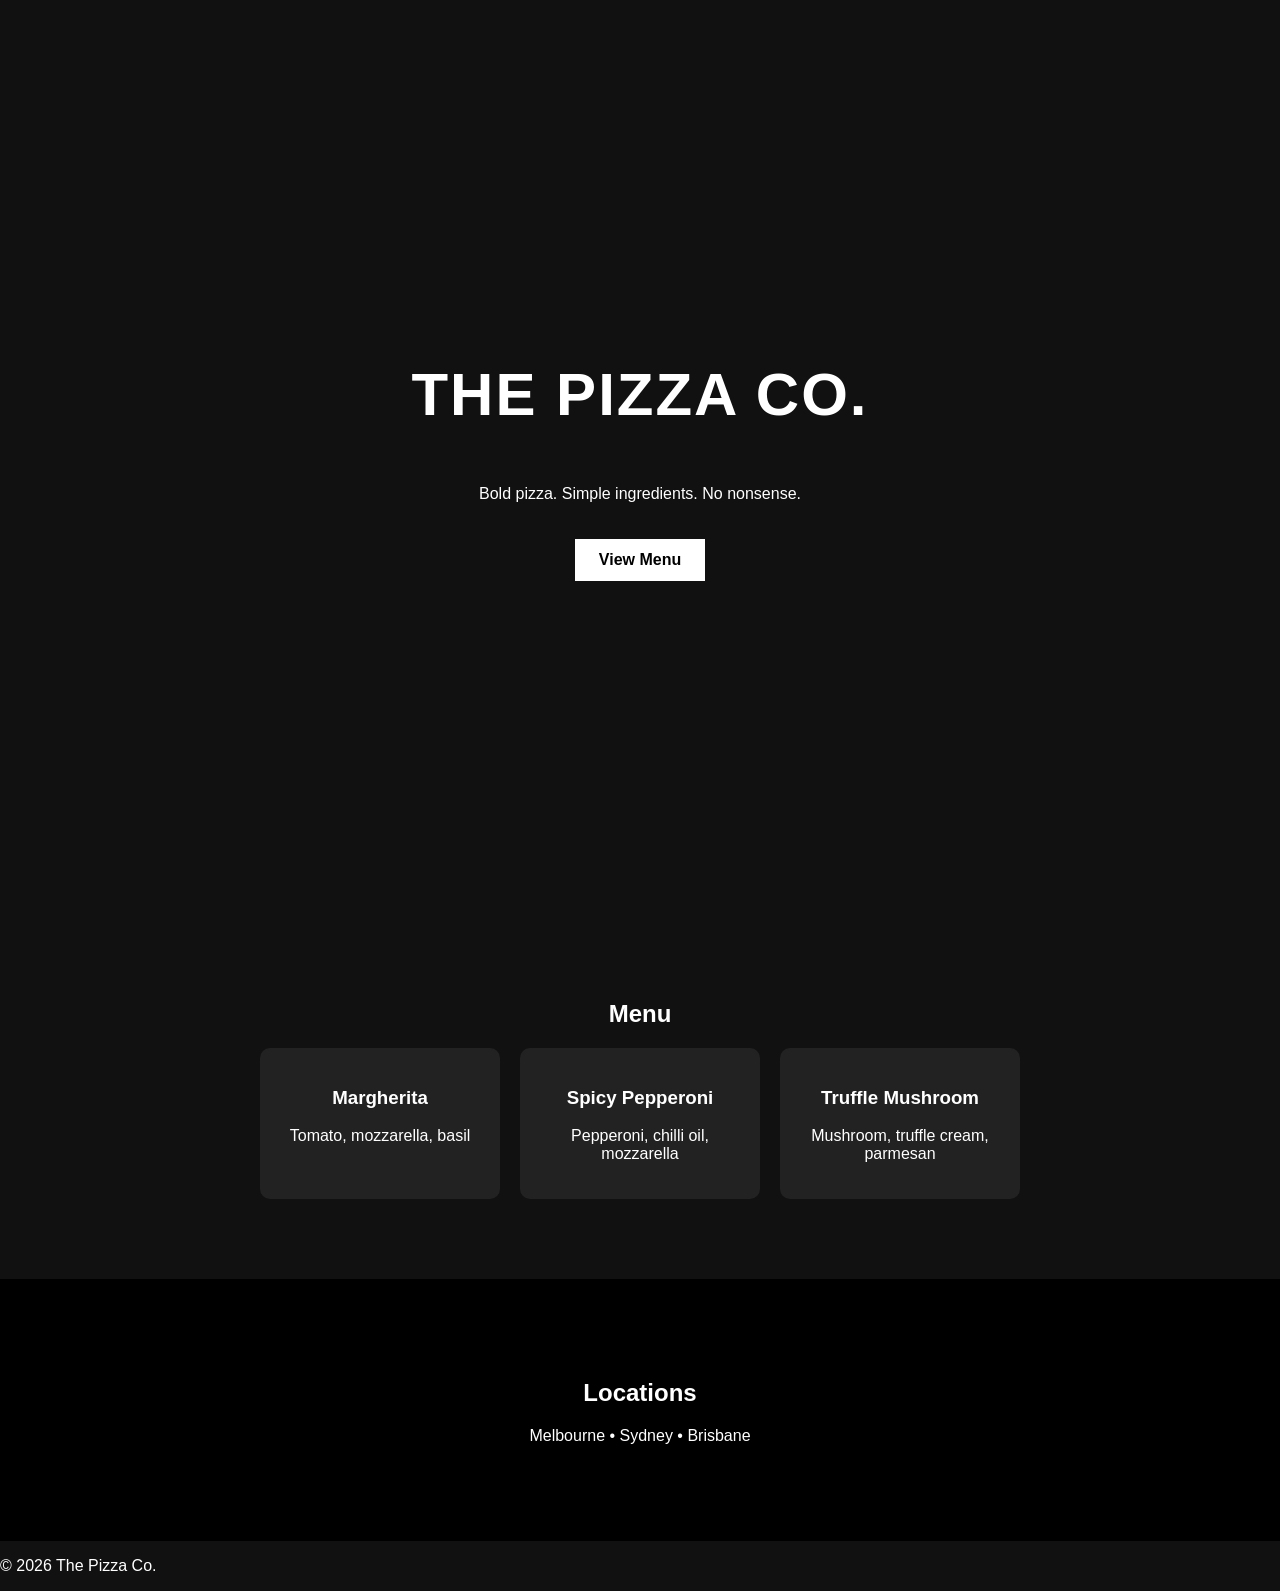
==== index.html @ dc8fb97b "Add files via upload" ====
<!DOCTYPE html>
<html lang="en">
<head>
  <meta charset="UTF-8" />
  <meta name="viewport" content="width=device-width, initial-scale=1.0"/>
  <title>Johnny Gios Style Pizza</title>
  <link rel="stylesheet" href="styles.css">
</head>

<body>

  <header class="hero">
    <h1>THE PIZZA CO.</h1>
    <p>Bold pizza. Simple ingredients. No nonsense.</p>
    <a href="#menu" class="btn">View Menu</a>
  </header>

  <section id="menu" class="section">
    <h2>Menu</h2>

    <div class="grid">
      <div class="card">
        <h3>Margherita</h3>
        <p>Tomato, mozzarella, basil</p>
      </div>

      <div class="card">
        <h3>Spicy Pepperoni</h3>
        <p>Pepperoni, chilli oil, mozzarella</p>
      </div>

      <div class="card">
        <h3>Truffle Mushroom</h3>
        <p>Mushroom, truffle cream, parmesan</p>
      </div>
    </div>
  </section>

  <section class="section dark">
    <h2>Locations</h2>
    <p>Melbourne • Sydney • Brisbane</p>
  </section>

  <footer>
    <p>© 2026 The Pizza Co.</p>
  </footer>

</body>
</html>
---- styles.css ----
body {
  margin: 0;
  font-family: Arial, sans-serif;
  background: #111;
  color: white;
}

.hero {
  height: 100vh;
  display: flex;
  flex-direction: column;
  justify-content: center;
  align-items: center;
  text-align: center;
  background: url('https://images.unsplash.com/photo-1601924582970-9238bcb495d3') center/cover;
}

.hero h1 {
  font-size: 60px;
  letter-spacing: 2px;
}

.btn {
  margin-top: 20px;
  padding: 12px 24px;
  background: white;
  color: black;
  text-decoration: none;
  font-weight: bold;
}

.section {
  padding: 80px 20px;
  text-align: center;
}

.grid {
  display: flex;
  gap: 20px;
  justify-content: center;
  flex-wrap: wrap;
}

.card {
  background: #222;
  padding: 20px;
  width: 200px;
  border-radius: 10px;
}

.dark {
  background: #000;
}
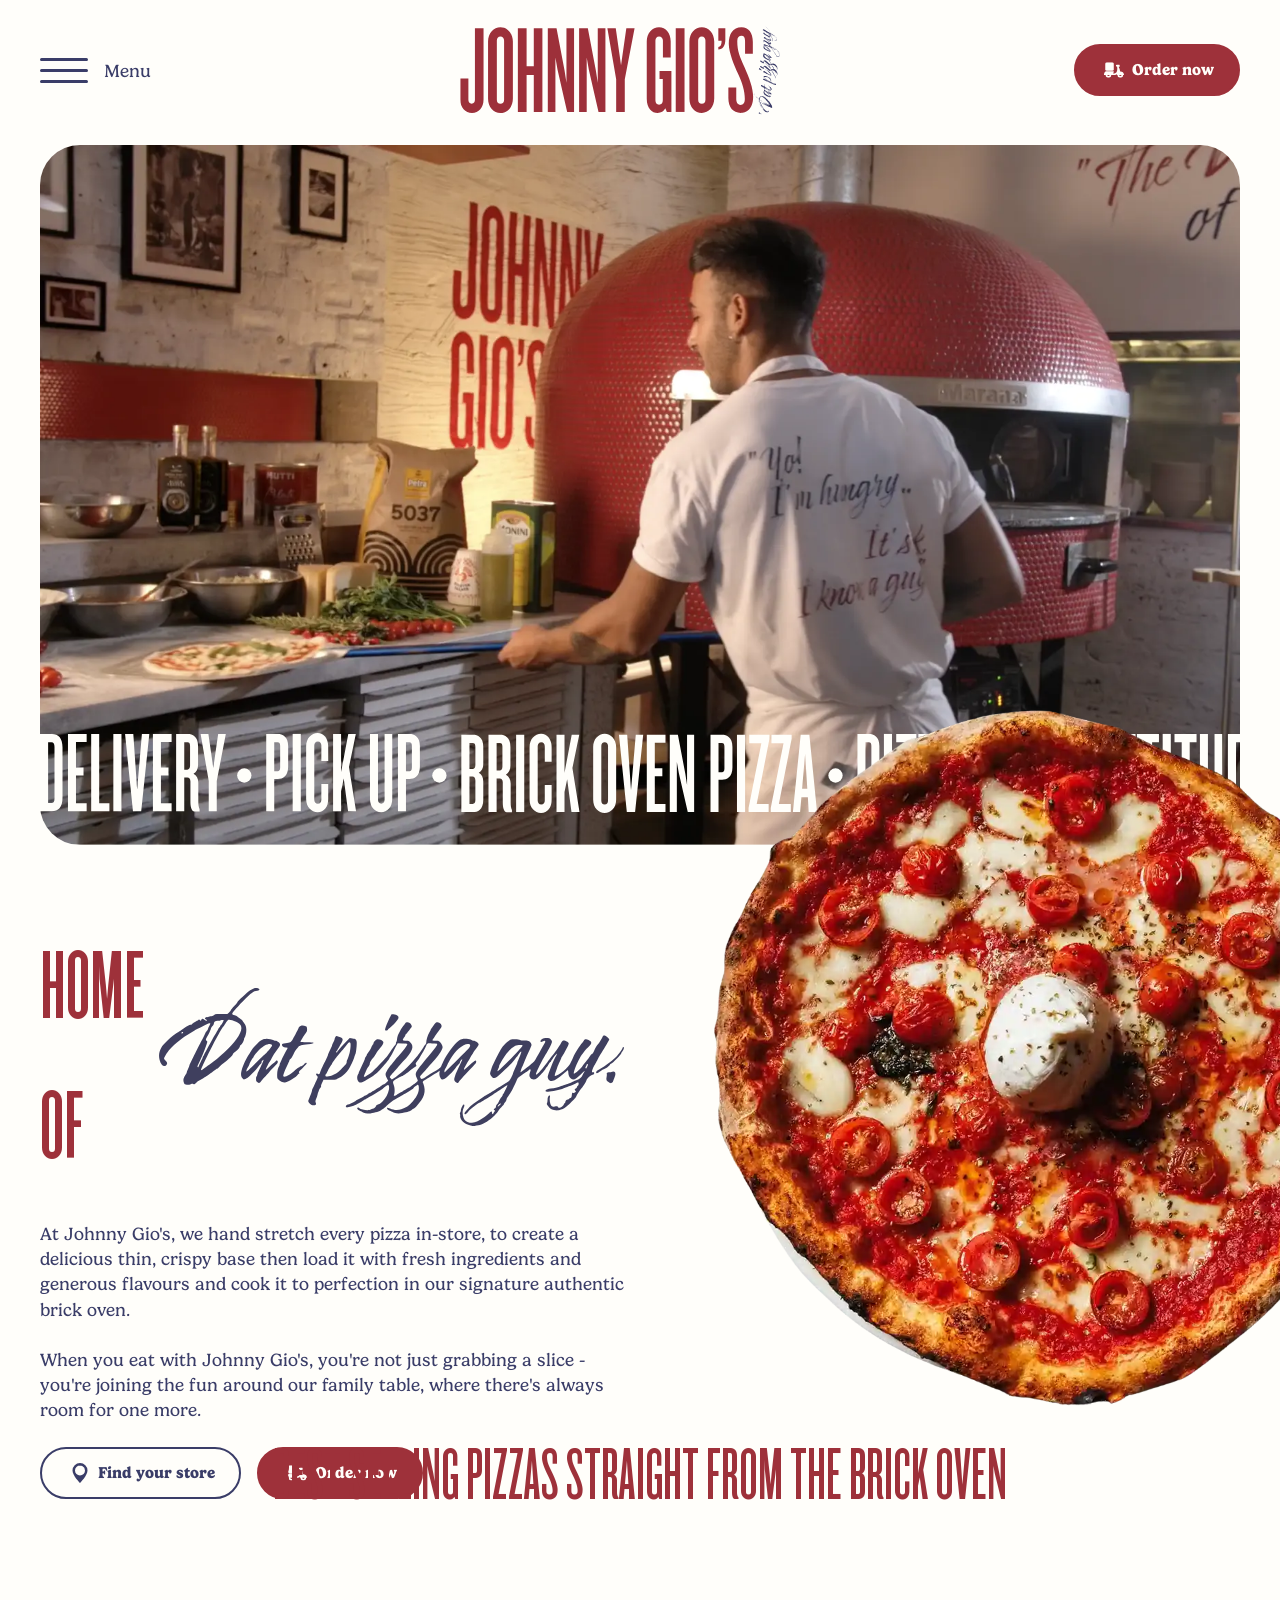
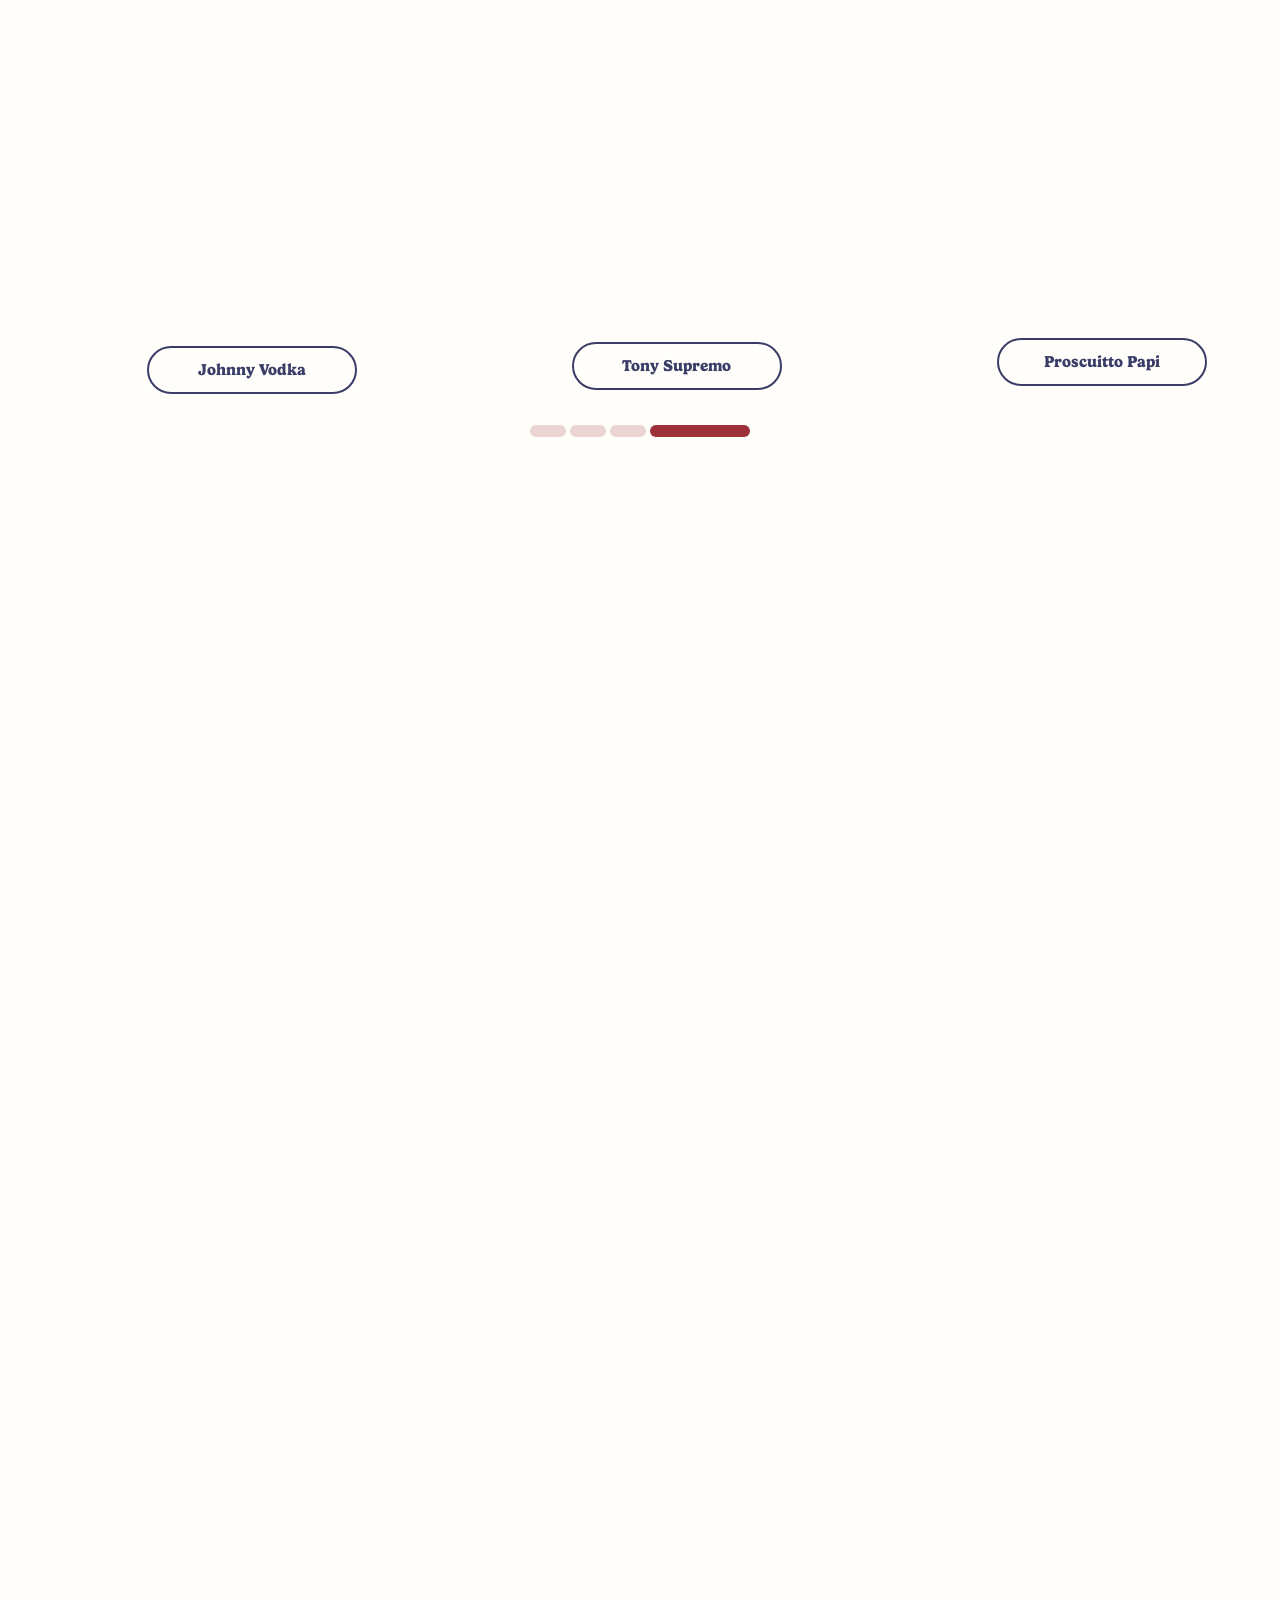
==== commit c0151733: "Add files via upload" ====
--- a/index.html
+++ b/index.html
@@ -1,49 +1,1364 @@
-<!DOCTYPE html>
-<html lang="en">
-<head>
-  <meta charset="UTF-8" />
-  <meta name="viewport" content="width=device-width, initial-scale=1.0"/>
-  <title>Johnny Gios Style Pizza</title>
-  <link rel="stylesheet" href="styles.css">
-</head>
-
-<body>
-
-  <header class="hero">
-    <h1>THE PIZZA CO.</h1>
-    <p>Bold pizza. Simple ingredients. No nonsense.</p>
-    <a href="#menu" class="btn">View Menu</a>
-  </header>
-
-  <section id="menu" class="section">
-    <h2>Menu</h2>
-
-    <div class="grid">
-      <div class="card">
-        <h3>Margherita</h3>
-        <p>Tomato, mozzarella, basil</p>
-      </div>
-
-      <div class="card">
-        <h3>Spicy Pepperoni</h3>
-        <p>Pepperoni, chilli oil, mozzarella</p>
-      </div>
-
-      <div class="card">
-        <h3>Truffle Mushroom</h3>
-        <p>Mushroom, truffle cream, parmesan</p>
-      </div>
-    </div>
-  </section>
-
-  <section class="section dark">
-    <h2>Locations</h2>
-    <p>Melbourne • Sydney • Brisbane</p>
-  </section>
-
-  <footer>
-    <p>© 2026 The Pizza Co.</p>
-  </footer>
-
-</body>
-</html>+<!DOCTYPE html> <html lang=en-AU prefix="og: https://ogp.me/ns#" class=breakdance-animation-enabled style=scroll-behavior:smooth><!--
+ Page saved with SingleFile 
+ url: https://johnnygiospizza.com.au/ 
+ saved date: Sat May 16 2026 18:55:57 GMT+1000 (Australian Eastern Standard Time)
+--><meta charset=utf-8>
+<meta name=viewport content="width=device-width, initial-scale=1">
+<style>button,input{overflow:visible}html{line-height:1.4;-webkit-text-size-adjust:100%}*,::after,::before{box-sizing:border-box}body{margin:0}/*! normalize.css v8.0.1 | MIT License | github.com/necolas/normalize.css */h1,h2,h3,h4{line-height:1.2}a{background-color:transparent}img{display:inline-block;max-inline-size:100%;block-size:auto;vertical-align:middle;border-style:none}button,input{font-family:inherit;font-size:100%;line-height:1.15;margin:0}button{text-transform:none}[type=button],[type=submit],button{-webkit-appearance:button}[type=button]::-moz-focus-inner,[type=reset]::-moz-focus-inner,[type=submit]::-moz-focus-inner,button::-moz-focus-inner{border-style:none;padding:0}[type=button]:-moz-focusring,[type=reset]:-moz-focusring,[type=submit]:-moz-focusring,button:-moz-focusring{outline:ButtonText dotted 1px}[type=number]::-webkit-inner-spin-button,[type=number]::-webkit-outer-spin-button{height:auto}[type=search]::-webkit-search-decoration{-webkit-appearance:none}::-webkit-file-upload-button{-webkit-appearance:button;font:inherit}.bde-skip-link:focus,.oxy-skip-link:focus{display:block;z-index:100000;width:auto;height:auto;padding:15px 20px;background:var(--bde-skip-link-background-color,#fff);color:var(--bde-skip-link-text-color,var(--bde-headings-color,#000));font-size:1em;font-weight:700;text-decoration:none;clip:auto;box-shadow:0 0 4px 2px rgb(0 0 0/40%);border-radius:10px}.bde-skip-link:hover,.oxy-skip-link:hover{background:var(--bde-skip-link-background-color-hover,var(--bde-skip-link-background-color,#fff))}</style>
+<title>Discover Authentic Brick Oven Pizza at Johnny Gio's</title>
+<meta name=description content="Explore the exquisite taste of home-style pizza at Johnny Gio's. Enjoy quality ingredients and a warm atmosphere for all.">
+<meta name=robots content="index, follow, max-snippet:-1, max-video-preview:-1, max-image-preview:large">
+<link rel=canonical href=https://johnnygiospizza.com.au/>
+<meta property=og:locale content=en_US>
+<meta property=og:type content=website>
+<meta property=og:title content="Discover Authentic Brick Oven Pizza at Johnny Gio's">
+<meta property=og:description content="Explore the exquisite taste of home-style pizza at Johnny Gio's. Enjoy quality ingredients and a warm atmosphere for all.">
+<meta property=og:url content=https://johnnygiospizza.com.au/>
+<meta property=og:site_name content="Johnny Gio Pizza">
+<meta property=og:updated_time content=2026-04-13T14:22:01+00:00>
+<meta name=twitter:card content=summary_large_image>
+<meta name=twitter:title content="Discover Authentic Brick Oven Pizza at Johnny Gio's">
+<meta name=twitter:description content="Explore the exquisite taste of home-style pizza at Johnny Gio's. Enjoy quality ingredients and a warm atmosphere for all.">
+<meta name=twitter:label1 content="Written by">
+<meta name=twitter:data1 content=wolfiq-support>
+<meta name=twitter:label2 content="Time to read">
+<meta name=twitter:data2 content="Less than a minute">
+<script type=application/ld+json class=rank-math-schema-pro>{"@context":"https://schema.org","@graph":[{"@type":"Organization","@id":"https://johnnygiospizza.com.au/#organization","name":"Johnny Gio Pizza","url":"https://johnnygiospizza.com.au","logo":{"@type":"ImageObject","@id":"https://johnnygiospizza.com.au/#logo","url":"http://johnnygiospizza.com.au/wp-content/uploads/2025/01/JG_Logo_cropped.svg","contentUrl":"http://johnnygiospizza.com.au/wp-content/uploads/2025/01/JG_Logo_cropped.svg","caption":"Johnny Gio Pizza","inLanguage":"en-AU","width":"","height":""}},{"@type":"WebSite","@id":"https://johnnygiospizza.com.au/#website","url":"https://johnnygiospizza.com.au","name":"Johnny Gio Pizza","publisher":{"@id":"https://johnnygiospizza.com.au/#organization"},"inLanguage":"en-AU","potentialAction":{"@type":"SearchAction","target":"https://johnnygiospizza.com.au/?s={search_term_string}","query-input":"required name=search_term_string"}},{"@type":"WebPage","@id":"https://johnnygiospizza.com.au/#webpage","url":"https://johnnygiospizza.com.au/","name":"Discover Authentic Brick Oven Pizza at Johnny Gio&#039;s","datePublished":"2025-01-14T06:06:36+00:00","dateModified":"2026-04-13T14:22:01+00:00","about":{"@id":"https://johnnygiospizza.com.au/#organization"},"isPartOf":{"@id":"https://johnnygiospizza.com.au/#website"},"inLanguage":"en-AU"}]}</script>
+<style>@keyframes wof-bd{0%,100%,80%{transform:scale(0)}40%{transform:scale(1)}}@keyframes wof-nudge{from{transform:scale3d(1,1,1)}30%{transform:scale3d(1.1,.85,1)}40%{transform:scale3d(.85,1.1,1)}50%{transform:scale3d(1.1,.85,1)}65%{transform:scale3d(.95,1.05,1)}75%{transform:scale3d(1.05,.95,1)}to{transform:scale3d(1,1,1)}}@keyframes wof-wiggle{80%{transform:rotate(0)}90%{transform:rotate(11deg)}93%{transform:rotate(-8deg)}96%{transform:rotate(7deg)}100%{transform:rotate(0)}}@keyframes wof-out-in{82%{transform:translate(0,0)}90%{transform:translate(8px,0)}100%{transform:translate(0,0)}}.wof-wheel:after{content:"";top:0;left:0;position:absolute;bottom:0;right:0}.wof-wheel .wof-form-wrapper a.button:focus,.wof-wheel .wof-form-wrapper a.button:hover,.wof-wheel .wof-form-wrapper button:focus,.wof-wheel .wof-form-wrapper button:hover,.wof-wheel .wof-form-wrapper input[type=email]:focus,.wof-wheel .wof-form-wrapper input[type=email]:hover,.wof-wheel .wof-form-wrapper input[type=number]:focus,.wof-wheel .wof-form-wrapper input[type=number]:hover,.wof-wheel .wof-form-wrapper input[type=text]:focus,.wof-wheel .wof-form-wrapper input[type=text]:hover,.wof-wheel .wof-form-wrapper select:focus,.wof-wheel .wof-form-wrapper select:hover{outline:0;border:none}.wof-wheel .wof-form-wrapper a.button:hover,.wof-wheel .wof-form-wrapper button:hover{opacity:.85}.wof-widget .wof-widget-inner:after{content:"";background:var(--wpr-bg-27c2d9df-fe29-46cc-8b6f-10f23924afec) center center no-repeat;background-size:38%;position:absolute;bottom:0;right:0;top:0;left:0}.wof-widget-pull-out .wof-widget-inner:after{opacity:.65;margin-top:1px;margin-left:5px;animation:wof-wiggle 6s ease-in-out infinite}.wof-widget-wheel .wof-widget-inner:after{content:none}.wof-widget-title:before{content:"";background:#fff;position:absolute;top:50%;left:-5px;width:9px;height:9px;margin-top:-5px;transform:rotate(45deg);border:1px solid rgba(0,0,0,.16);border-top:0;border-right:0}.wof-widget-right .wof-widget-title:before{left:auto;right:-5px;transform:rotate(-135deg)}</style>
+<link rel=icon href=[data-uri] sizes=192x192>
+<meta name=msapplication-TileImage content=https://johnnygiospizza.com.au/wp-content/uploads/2025/01/cropped-johnnys-favicon-1-270x270.png>
+<style id=wp-custom-css>li[data-store-id="3485"] .wpsl-store-location p strong::after{content:" (Coming Soon)";color:#666;font-weight:400;font-size:0.9em}body .jg-instructions a:hover{background:#fff;color:var(--bde-button-custom-background-color)}</style>
+<style>@font-face{font-family:"gelica";src:url([data-uri])format("woff2");font-style:normal;font-weight:700;font-stretch:normal}@font-face{font-family:"gelica";src:url([data-uri])format("woff2");font-style:normal;font-weight:400;font-stretch:normal}@font-face{font-family:"gelica";src:url([data-uri])format("woff2");font-style:italic;font-weight:400;font-stretch:normal}</style>
+<style>@font-face{font-family:"Knockout";font-style:normal;font-weight:400;src:url([data-uri])format("woff2")}</style>
+<style>.breakdance-menu{--menu-background:#fff;--menu-max-height:calc(100vh - var(--mobile-buffer-y));--menu-alignment:flex-start;--menu-duration:var(--bde-transition-duration,.3s);--menu-base-font-size:.875em;--mobile-offset-y:calc(100% + 15px);--mobile-offset-x:0;--mobile-offcanvas-width:400px;--mobile-topbar-padding:15px;--mobile-topbar-logo-width:110px;--mobile-topbar-logo-order:-1;--mobile-topbar-close-button-size:20px;--mobile-topbar-close-button-color:var(--bde-headings-color);--mobile-topbar-close-button-color-hover:var(--mobile-topbar-close-button-color);--mobile-topbar-close-button-bar-height:2px;--toggle-background-color:transparent;--toggle-background-color-hover:var(--toggle-background-color);--toggle-active-background-color:var(--toggle-background-color);--toggle-padding:0px;--toggle-radius:0px;--toggle-layer-width:32px;--toggle-layer-height:4px;--toggle-layer-spacing:6px;--toggle-layer-color:var(--bde-headings-color);--toggle-layer-color-hover:var(--toggle-layer-color);--toggle-layer-color-active:var(--toggle-layer-color);--toggle-layer-border-radius:0px;--links-gap:0px;--link-padding-top:20px;--link-padding-bottom:20px;--link-padding-left:20px;--link-padding-right:20px;--link-color:var(--bde-headings-color);--link-color-hover:var(--link-color);--link-background-color:transparent;--link-background-color-hover:var(--link-background-color);--link-alignment:space-between;--link-effect-thickness:3px;--link-effect-color:var(--link-color);--link-effect-color-hover:var(--link-effect-color);--link-effect-radius:0px;--link-color-active:var(--link-color);--link-background-color-active:var(--link-background-color);--link-arrow-display:block;--link-arrow-color:var(--link-color);--link-arrow-color-hover:var(--link-color-hover);--link-arrow-size:10px;--link-arrow-gap:8px;--link-arrow-offset-y:0px;--link-arrow-close-rotation:0deg;--link-arrow-open-rotation:-180deg;--link-arrow-rotation:var(--link-arrow-close-rotation);--link-border:1px solid var(--link-border-color);--link-border-color:#eee;--dropdown-animation-duration:var(--menu-duration);--dropdown-caret-display:block;--dropdown-caret-radius:3px;--dropdown-caret-size:12px;--dropdown-background-color:#fff;--dropdown-custom-offset-y:20px;--dropdown-edge-offset:20px;--dropdown-border-radius:8px;--dropdown-custom-width:500px;--dropdown-section-padding:30px;--dropdown-section-gap:var(--gap-lg);--dropdown-links-gap:var(--gap-sm);--dropdown-link-color:var(--bde-headings-color);--dropdown-link-icon-display:block;--dropdown-link-icon-size:16px;--dropdown-link-icon-spacing:10px;--dropdown-link-icon-alignment:center;--dropdown-link-description-display:block;--dropdown-link-description-spacing:0px;--dropdown-link-icon-x:0px;--dropdown-link-icon-y:0px;--dropdown-link-img-opacity:1;--dropdown-link-img-opacity-hover:1;--dropdown-columns-stack:row;--dropdown-columns-gap:var(--gap-xl);--dropdown-column-title-spacing:0px;--dropdown-sections-stack:column;--dropdown-section-light-background:#fff;--dropdown-section-dark-background:#f6f9fc;--gap-xl:60px;--gap-lg:30px;--gap-sm:15px;--gap-xs:10px;--gap-none:0;--arrow-icon:url(data:image/svg+xml,%3Csvg\ xmlns=\'http://www.w3.org/2000/svg\'\ viewBox=\'0\ 0\ 448\ 512\'%3E%3Cpath\ d=\'M441.9\ 167.3l-19.8-19.8c-4.7-4.7-12.3-4.7-17\ 0L224\ 328.2\ 42.9\ 147.5c-4.7-4.7-12.3-4.7-17\ 0L6.1\ 167.3c-4.7\ 4.7-4.7\ 12.3\ 0\ 17l209.4\ 209.4c4.7\ 4.7\ 12.3\ 4.7\ 17\ 0l209.4-209.4c4.7-4.7\ 4.7-12.3\ 0-17z\'%3E%3C/path%3E%3C/svg%3E);--mobile-link-padding-top:20px;--mobile-link-padding-bottom:20px;--mobile-link-padding-left:20px;--mobile-link-padding-right:20px;--mobile-link-level-2-padding-top:12px;--mobile-link-level-2-padding-bottom:12px;--mobile-link-level-2-padding-left:25px;--mobile-link-level-2-padding-right:20px;--mobile-link-level-3-padding-top:12px;--mobile-link-level-3-padding-bottom:12px;--mobile-link-level-3-padding-left:30px;--mobile-link-level-3-padding-right:30px}.breakdance-menu{position:relative;-webkit-tap-highlight-color:transparent;-webkit-font-smoothing:antialiased;text-align:left;height:var(--menu-height)}:root .breakdance-menu{display:flex}.breakdance-menu-list{display:flex;align-items:center;justify-content:var(--menu-alignment);gap:var(--links-gap);list-style-type:none;margin:0;padding:0}.breakdance-menu-item{position:relative}.breakdance-menu-item:hover{color:var(--link-color-hover);background-color:var(--link-background-color-hover)}.breakdance-menu-item:hover .breakdance-menu-link-arrow:after{background-color:var(--link-arrow-color-hover)}.breakdance-menu .breakdance-menu-link{position:relative;z-index:1;display:flex;flex-direction:row;align-items:center;justify-content:var(--link-alignment);flex:1;font-size:var(--menu-base-font-size);font-family:inherit;font-weight:500;line-height:1;text-decoration:none;color:var(--link-color);padding:var(--link-padding-top) var(--link-padding-right) var(--link-padding-bottom) var(--link-padding-left);margin:0;border:none;background-color:var(--link-background-color);cursor:pointer;-webkit-user-select:none;-moz-user-select:none;user-select:none;white-space:nowrap;transition:var(--menu-duration) color ease,var(--menu-duration) background-color ease}.breakdance-menu .breakdance-menu-link:hover{color:inherit}.breakdance-menu-link-arrow:after{content:"";display:var(--link-arrow-display);-webkit-mask-image:var(--arrow-icon);mask-image:var(--arrow-icon);-webkit-mask-size:100%;mask-size:100%;-webkit-mask-position:center;mask-position:center;-webkit-mask-repeat:no-repeat;mask-repeat:no-repeat;margin-left:var(--link-arrow-gap);font-size:var(--link-arrow-size);width:1em;height:1em;background-color:var(--link-arrow-color);transform:translateY(var(--link-arrow-offset-y)) rotate(var(--link-arrow-rotation));transition:var(--menu-duration) transform ease,var(--menu-duration) background-color ease;flex-shrink:0}@-moz-document url-prefix(){.breakdance-menu-link-arrow:after{transition:none!important}}.breakdance-dropdown--open .breakdance-menu-link-arrow:after{--link-arrow-rotation:var(--link-arrow-open-rotation)}.breakdance-dropdown-caret:before{content:"";position:absolute;bottom:calc(var(--dropdown-caret-size)/2*-1);left:50%;display:block;width:var(--dropdown-caret-size);height:var(--dropdown-caret-size);background-color:var(--dropdown-caret-color,var(--dropdown-background-color));border-top-left-radius:var(--dropdown-caret-radius);backface-visibility:hidden;transform:translate(-50%) rotate(45deg) translateZ(0)}.breakdance-dropdown--top .breakdance-dropdown-caret:before{top:calc(var(--dropdown-caret-size)/2*-1);border-top-left-radius:0;border-bottom-right-radius:var(--dropdown-caret-radius)}.breakdance-menu--collapse .breakdance-dropdown-column--collapsible .breakdance-dropdown-column__title:after{content:"";display:var(--link-arrow-display);-webkit-mask-image:var(--arrow-icon);mask-image:var(--arrow-icon);-webkit-mask-size:100%;mask-size:100%;-webkit-mask-position:center;mask-position:center;-webkit-mask-repeat:no-repeat;mask-repeat:no-repeat;margin-left:var(--link-arrow-gap);font-size:var(--link-arrow-size);width:1em;height:1em;background-color:var(--link-arrow-color);transform:translateY(var(--link-arrow-offset-y)) rotate(var(--link-arrow-rotation));transition:var(--menu-duration) transform ease,var(--menu-duration) background-color ease;flex-shrink:0;display:none}@-moz-document url-prefix(){.breakdance-menu--collapse .breakdance-dropdown-column--collapsible .breakdance-dropdown-column__title:after{transition:none!important}}.breakdance-dropdown-column--open .breakdance-dropdown-column__title:after{--link-arrow-rotation:var(--link-arrow-open-rotation)}.breakdance-menu .breakdance-dropdown-link:hover{background-color:var(--dropdown-link-background-color-hover);color:var(--dropdown-link-color)}.breakdance-dropdown-link:hover .breakdance-dropdown-link__icon{color:var(--dropdown-link-icon-color-hover,var(--dropdown-link-icon-color));background-color:var(--dropdown-link-icon-background-hover,var(--dropdown-link-icon-background))}.breakdance-dropdown-link:hover .breakdance-dropdown-link__icon img{opacity:var(--dropdown-link-img-opacity-hover)}.breakdance-menu-topbar{display:none;justify-content:space-between;padding:var(--mobile-topbar-padding)}.breakdance-menu-topbar-logo{display:flex;max-width:100%;width:var(--mobile-topbar-logo-width);height:auto;order:var(--mobile-topbar-logo-order)}.breakdance-menu-topbar-logo img{width:100%;height:100%}.breakdance-menu-close-button{position:relative;font-size:var(--mobile-topbar-close-button-size);width:1em;height:1em;text-indent:-9999px;background:none;border:none;margin:0;padding:0;cursor:pointer;transform:rotate(45deg);flex-shrink:0}.breakdance-menu-close-button:hover:after,.breakdance-menu-close-button:hover:before{background-color:var(--mobile-topbar-close-button-color-hover)}.breakdance-menu-close-button:after,.breakdance-menu-close-button:before{content:"";position:absolute;background-color:var(--mobile-topbar-close-button-color);transition:var(--menu-duration) background-color ease}.breakdance-menu-close-button:after{top:0;left:50%;width:var(--mobile-topbar-close-button-bar-height);height:100%;transform:translate(-50%)}.breakdance-menu-close-button:before{top:50%;left:0;width:100%;height:var(--mobile-topbar-close-button-bar-height);transform:translateY(-50%)}.breakdance-menu-toggle--none .breakdance-menu-toggle-lines:before,.breakdance-menu-toggle--none .breakdance-menu-toggle-lines:after{transition-property:none}.breakdance-responsive-menu--open .breakdance-menu-toggle--none .breakdance-menu-toggle-lines:before{top:0;opacity:0}.breakdance-responsive-menu--open .breakdance-menu-toggle--none .breakdance-menu-toggle-lines:after{bottom:0;transform:rotate(-90deg)}.breakdance-menu-toggle--3dx .breakdance-menu-toggle-lines:before,.breakdance-menu-toggle--3dx .breakdance-menu-toggle-lines:after{transition:transform 0s .1s cubic-bezier(.645,.045,.355,1)}.breakdance-responsive-menu--open .breakdance-menu-toggle--3dx .breakdance-menu-toggle-lines:before{transform:translate3d(0,calc(var(--toggle-layer-height) + var(--toggle-layer-spacing)),0) rotate(45deg)}.breakdance-responsive-menu--open .breakdance-menu-toggle--3dx .breakdance-menu-toggle-lines:after{transform:translate3d(0,calc((var(--toggle-layer-height) + var(--toggle-layer-spacing))*-1),0) rotate(-45deg)}.breakdance-menu-toggle--3dx-r .breakdance-menu-toggle-lines:before,.breakdance-menu-toggle--3dx-r .breakdance-menu-toggle-lines:after{transition:transform 0s .1s cubic-bezier(.645,.045,.355,1)}.breakdance-responsive-menu--open .breakdance-menu-toggle--3dx-r .breakdance-menu-toggle-lines:before{transform:translate3d(0,calc(var(--toggle-layer-height) + var(--toggle-layer-spacing)),0) rotate(45deg)}.breakdance-responsive-menu--open .breakdance-menu-toggle--3dx-r .breakdance-menu-toggle-lines:after{transform:translate3d(0,calc((var(--toggle-layer-height) + var(--toggle-layer-spacing))*-1),0) rotate(-45deg)}.breakdance-menu-toggle--3dy .breakdance-menu-toggle-lines:before,.breakdance-menu-toggle--3dy .breakdance-menu-toggle-lines:after{transition:transform 0s .1s cubic-bezier(.645,.045,.355,1)}.breakdance-responsive-menu--open .breakdance-menu-toggle--3dy .breakdance-menu-toggle-lines:before{transform:translate3d(0,calc(var(--toggle-layer-height) + var(--toggle-layer-spacing)),0) rotate(45deg)}.breakdance-responsive-menu--open .breakdance-menu-toggle--3dy .breakdance-menu-toggle-lines:after{transform:translate3d(0,calc((var(--toggle-layer-height) + var(--toggle-layer-spacing))*-1),0) rotate(-45deg)}.breakdance-menu-toggle--3dy-r .breakdance-menu-toggle-lines:before,.breakdance-menu-toggle--3dy-r .breakdance-menu-toggle-lines:after{transition:transform 0s .1s cubic-bezier(.645,.045,.355,1)}.breakdance-responsive-menu--open .breakdance-menu-toggle--3dy-r .breakdance-menu-toggle-lines:before{transform:translate3d(0,calc(var(--toggle-layer-height) + var(--toggle-layer-spacing)),0) rotate(45deg)}.breakdance-responsive-menu--open .breakdance-menu-toggle--3dy-r .breakdance-menu-toggle-lines:after{transform:translate3d(0,calc((var(--toggle-layer-height) + var(--toggle-layer-spacing))*-1),0) rotate(-45deg)}.breakdance-menu-toggle--3dxy .breakdance-menu-toggle-lines:before,.breakdance-menu-toggle--3dxy .breakdance-menu-toggle-lines:after{transition:transform 0s .1s cubic-bezier(.645,.045,.355,1)}.breakdance-responsive-menu--open .breakdance-menu-toggle--3dxy .breakdance-menu-toggle-lines:before{transform:translate3d(0,calc(var(--toggle-layer-height) + var(--toggle-layer-spacing)),0) rotate(45deg)}.breakdance-responsive-menu--open .breakdance-menu-toggle--3dxy .breakdance-menu-toggle-lines:after{transform:translate3d(0,calc((var(--toggle-layer-height) + var(--toggle-layer-spacing))*-1),0) rotate(-45deg)}.breakdance-menu-toggle--3dxy-r .breakdance-menu-toggle-lines:before,.breakdance-menu-toggle--3dxy-r .breakdance-menu-toggle-lines:after{transition:transform 0s .1s cubic-bezier(.645,.045,.355,1)}.breakdance-responsive-menu--open .breakdance-menu-toggle--3dxy-r .breakdance-menu-toggle-lines:before{transform:translate3d(0,calc(var(--toggle-layer-height) + var(--toggle-layer-spacing)),0) rotate(45deg)}.breakdance-responsive-menu--open .breakdance-menu-toggle--3dxy-r .breakdance-menu-toggle-lines:after{transform:translate3d(0,calc((var(--toggle-layer-height) + var(--toggle-layer-spacing))*-1),0) rotate(-45deg)}.breakdance-responsive-menu--open .breakdance-menu-toggle--arrow .breakdance-menu-toggle-lines:before{transform:translate3d(calc(var(--toggle-layer-width)*-.3),calc(var(--toggle-layer-spacing)*.6),0) rotate(-45deg) scaleX(.5)}.breakdance-responsive-menu--open .breakdance-menu-toggle--arrow .breakdance-menu-toggle-lines:after{transform:translate3d(calc(var(--toggle-layer-width)*-.3),calc(var(--toggle-layer-spacing)*-.6),0) rotate(45deg) scaleX(.5)}.breakdance-responsive-menu--open .breakdance-menu-toggle--arrow-r .breakdance-menu-toggle-lines:before{transform:translate3d(calc(var(--toggle-layer-width)*.2),0,0) rotate(45deg) scaleX(.7)}.breakdance-responsive-menu--open .breakdance-menu-toggle--arrow-r .breakdance-menu-toggle-lines:after{transform:translate3d(calc(var(--toggle-layer-width)*.2),0,0) rotate(-45deg) scaleX(.7)}.breakdance-menu-toggle--arrowalt .breakdance-menu-toggle-lines:before{transition:top .1s .1s ease,transform .1s cubic-bezier(.165,.84,.44,1)}.breakdance-menu-toggle--arrowalt .breakdance-menu-toggle-lines:after{transition:bottom .1s .1s ease,transform .1s cubic-bezier(.165,.84,.44,1)}.breakdance-responsive-menu--open .breakdance-menu-toggle--arrowalt .breakdance-menu-toggle-lines:before{top:0;transform:translate3d(calc(var(--toggle-layer-width)*-.2),calc(var(--toggle-layer-width)*-.25),0) rotate(-45deg) scaleX(.7);transition:top .1s ease,transform .1s .1s cubic-bezier(.895,.03,.685,.22)}.breakdance-responsive-menu--open .breakdance-menu-toggle--arrowalt .breakdance-menu-toggle-lines:after{bottom:0;transform:translate3d(calc(var(--toggle-layer-width)*-.2),calc(var(--toggle-layer-width)*.25),0) rotate(45deg) scaleX(.7);transition:bottom .1s ease,transform .1s .1s cubic-bezier(.895,.03,.685,.22)}.breakdance-menu-toggle--arrowalt-r .breakdance-menu-toggle-lines:before{transition:top .1s .1s ease,transform .1s cubic-bezier(.165,.84,.44,1)}.breakdance-menu-toggle--arrowalt-r .breakdance-menu-toggle-lines:after{transition:bottom .1s .1s ease,transform .1s cubic-bezier(.165,.84,.44,1)}.breakdance-responsive-menu--open .breakdance-menu-toggle--arrowalt-r .breakdance-menu-toggle-lines:before{top:0;transform:translate3d(calc(var(--toggle-layer-width)*.2),calc(var(--toggle-layer-width)*-.25),0) rotate(45deg) scaleX(.7);transition:top .1s ease,transform .1s .1s cubic-bezier(.895,.03,.685,.22)}.breakdance-responsive-menu--open .breakdance-menu-toggle--arrowalt-r .breakdance-menu-toggle-lines:after{bottom:0;transform:translate3d(calc(var(--toggle-layer-width)*.2),calc(var(--toggle-layer-width)*.25),0) rotate(-45deg) scaleX(.7);transition:bottom .1s ease,transform .1s .1s cubic-bezier(.895,.03,.685,.22)}.breakdance-menu-toggle--collapse .breakdance-menu-toggle-lines:after{top:calc((var(--toggle-layer-spacing)*2 + var(--toggle-layer-height)*2)*-1);transition:top .2s .2s cubic-bezier(.33333,.66667,.66667,1),opacity .1s linear}.breakdance-menu-toggle--collapse .breakdance-menu-toggle-lines:before{transition:top .12s .2s cubic-bezier(.33333,.66667,.66667,1),transform .13s cubic-bezier(.55,.055,.675,.19)}.breakdance-responsive-menu--open .breakdance-menu-toggle--collapse .breakdance-menu-toggle-lines:after{top:0;opacity:0;transition:top .2s cubic-bezier(.33333,0,.66667,.33333),opacity .1s .22s linear}.breakdance-responsive-menu--open .breakdance-menu-toggle--collapse .breakdance-menu-toggle-lines:before{top:0;transform:rotate(-90deg);transition:top .1s .16s cubic-bezier(.33333,0,.66667,.33333),transform .13s .25s cubic-bezier(.215,.61,.355,1)}.breakdance-menu-toggle--collapse-r .breakdance-menu-toggle-lines:after{top:calc((var(--toggle-layer-spacing)*2 + var(--toggle-layer-height)*2)*-1);transition:top .2s .2s cubic-bezier(.33333,.66667,.66667,1),opacity .1s linear}.breakdance-menu-toggle--collapse-r .breakdance-menu-toggle-lines:before{transition:top .12s .2s cubic-bezier(.33333,.66667,.66667,1),transform .13s cubic-bezier(.55,.055,.675,.19)}.breakdance-responsive-menu--open .breakdance-menu-toggle--collapse-r .breakdance-menu-toggle-lines:after{top:0;opacity:0;transition:top .2s cubic-bezier(.33333,0,.66667,.33333),opacity .1s .22s linear}.breakdance-responsive-menu--open .breakdance-menu-toggle--collapse-r .breakdance-menu-toggle-lines:before{top:0;transform:rotate(90deg);transition:top .1s .16s cubic-bezier(.33333,0,.66667,.33333),transform .13s .25s cubic-bezier(.215,.61,.355,1)}.breakdance-menu-toggle--elastic .breakdance-menu-toggle-lines:before{top:calc(var(--toggle-layer-height) + var(--toggle-layer-spacing));transition:opacity .125s .275s ease}.breakdance-menu-toggle--elastic .breakdance-menu-toggle-lines:after{top:calc(var(--toggle-layer-height)*2 + var(--toggle-layer-spacing)*2);transition:transform .275s cubic-bezier(.68,-.55,.265,1.55)}.breakdance-responsive-menu--open .breakdance-menu-toggle--elastic .breakdance-menu-toggle-lines:before{transition-delay:0s;opacity:0}.breakdance-responsive-menu--open .breakdance-menu-toggle--elastic .breakdance-menu-toggle-lines:after{transform:translate3d(0,calc(var(--y-offset)*-2),0) rotate(-270deg);transition-delay:75ms}.breakdance-menu-toggle--elastic-r .breakdance-menu-toggle-lines:before{top:calc(var(--toggle-layer-height) + var(--toggle-layer-spacing));transition:opacity .125s .275s ease}.breakdance-menu-toggle--elastic-r .breakdance-menu-toggle-lines:after{top:calc(var(--toggle-layer-height)*2 + var(--toggle-layer-spacing)*2);transition:transform .275s cubic-bezier(.68,-.55,.265,1.55)}.breakdance-responsive-menu--open .breakdance-menu-toggle--elastic-r .breakdance-menu-toggle-lines:before{transition-delay:0s;opacity:0}.breakdance-responsive-menu--open .breakdance-menu-toggle--elastic-r .breakdance-menu-toggle-lines:after{transform:translate3d(0,calc(var(--y-offset)*-2),0) rotate(270deg);transition-delay:75ms}.breakdance-menu-toggle--emphatic{overflow:hidden}.breakdance-menu-toggle--emphatic .breakdance-menu-toggle-lines{transition:background-color .125s .175s ease-in}.breakdance-menu-toggle--emphatic .breakdance-menu-toggle-lines:before{left:0;transition:transform .125s cubic-bezier(.6,.04,.98,.335),top .05s .125s linear,left .125s .175s ease-in}.breakdance-menu-toggle--emphatic .breakdance-menu-toggle-lines:after{top:calc(var(--toggle-layer-height) + var(--toggle-layer-spacing));right:0;transition:transform .125s cubic-bezier(.6,.04,.98,.335),top .05s .125s linear,right .125s .175s ease-in}.breakdance-responsive-menu--open .breakdance-menu-toggle--emphatic .breakdance-menu-toggle-lines:before{left:calc(var(--toggle-layer-width)*-2);top:calc(var(--toggle-layer-width)*-2);transform:translate3d(calc(var(--toggle-layer-width)*2),calc(var(--toggle-layer-width)*2),0) rotate(45deg);transition:left .125s ease-out,top .05s .125s linear,transform .125s .175s cubic-bezier(.075,.82,.165,1)}.breakdance-responsive-menu--open .breakdance-menu-toggle--emphatic .breakdance-menu-toggle-lines:after{right:calc(var(--toggle-layer-width)*-2);top:calc(var(--toggle-layer-width)*-2);transform:translate3d(calc(var(--toggle-layer-width)*-2),calc(var(--toggle-layer-width)*2),0) rotate(-45deg);transition:right .125s ease-out,top .05s .125s linear,transform .125s .175s cubic-bezier(.075,.82,.165,1)}.breakdance-menu-toggle--emphatic-r .breakdance-menu-toggle-lines:before{left:0;transition:transform .125s cubic-bezier(.6,.04,.98,.335),top .05s .125s linear,left .125s .175s ease-in}.breakdance-menu-toggle--emphatic-r .breakdance-menu-toggle-lines:after{top:calc(var(--toggle-layer-height) + var(--toggle-layer-spacing));right:0;transition:transform .125s cubic-bezier(.6,.04,.98,.335),top .05s .125s linear,right .125s .175s ease-in}.breakdance-responsive-menu--open .breakdance-menu-toggle--emphatic-r .breakdance-menu-toggle-lines:before{left:calc(var(--toggle-layer-width)*-2);top:calc(var(--toggle-layer-width)*-2);transform:translate3d(calc(var(--toggle-layer-width)*2),calc(var(--toggle-layer-width)*-2),0) rotate(-45deg);transition:left .125s ease-out,top .05s .125s linear,transform .125s .175s cubic-bezier(.075,.82,.165,1)}.breakdance-responsive-menu--open .breakdance-menu-toggle--emphatic-r .breakdance-menu-toggle-lines:after{right:calc(var(--toggle-layer-width)*-2);top:calc(var(--toggle-layer-width)*-2);transform:translate3d(calc(var(--toggle-layer-width)*-2),calc(var(--toggle-layer-width)*-2),0) rotate(45deg);transition:right .125s ease-out,top .05s .125s linear,transform .125s .175s cubic-bezier(.075,.82,.165,1)}.breakdance-menu-toggle--minus .breakdance-menu-toggle-lines:before,.breakdance-menu-toggle--minus .breakdance-menu-toggle-lines:after{transition:bottom .08s 0s ease-out,top .08s 0s ease-out,opacity 0s linear}.breakdance-responsive-menu--open .breakdance-menu-toggle--minus .breakdance-menu-toggle-lines:before,.breakdance-responsive-menu--open .breakdance-menu-toggle--minus .breakdance-menu-toggle-lines:after{opacity:0;transition:bottom .08s ease-out,top .08s ease-out,opacity 0s .08s linear}.breakdance-responsive-menu--open .breakdance-menu-toggle--minus .breakdance-menu-toggle-lines:before{top:0}.breakdance-responsive-menu--open .breakdance-menu-toggle--minus .breakdance-menu-toggle-lines:after{bottom:0}.breakdance-menu-toggle--slider .breakdance-menu-toggle-lines:before{top:calc(var(--toggle-layer-height) + var(--toggle-layer-spacing));transition-property:transform,opacity;transition-timing-function:ease;transition-duration:.15s}.breakdance-menu-toggle--slider .breakdance-menu-toggle-lines:after{top:calc(var(--toggle-layer-height)*2 + var(--toggle-layer-spacing)*2)}.breakdance-responsive-menu--open .breakdance-menu-toggle--slider .breakdance-menu-toggle-lines:before{transform:rotate(-45deg) translate3d(calc(var(--toggle-layer-width)/-7),calc(var(--toggle-layer-spacing)*-1),0);opacity:0}.breakdance-responsive-menu--open .breakdance-menu-toggle--slider .breakdance-menu-toggle-lines:after{transform:translate3d(0,calc(var(--y-offset)*-2),0) rotate(-90deg)}.breakdance-menu-toggle--slider-r .breakdance-menu-toggle-lines:before{top:calc(var(--toggle-layer-height) + var(--toggle-layer-spacing));transition-property:transform,opacity;transition-timing-function:ease;transition-duration:.15s}.breakdance-menu-toggle--slider-r .breakdance-menu-toggle-lines:after{top:calc(var(--toggle-layer-height)*2 + var(--toggle-layer-spacing)*2)}.breakdance-responsive-menu--open .breakdance-menu-toggle--slider-r .breakdance-menu-toggle-lines:before{transform:rotate(45deg) translate3d(calc(var(--toggle-layer-width)/7),calc(var(--toggle-layer-spacing)*-1),0);opacity:0}.breakdance-responsive-menu--open .breakdance-menu-toggle--slider-r .breakdance-menu-toggle-lines:after{transform:translate3d(0,calc(var(--y-offset)*-2),0) rotate(90deg)}.breakdance-menu-toggle--spin .breakdance-menu-toggle-lines:before{transition:top .1s .25s ease-in,opacity .1s ease-in}.breakdance-menu-toggle--spin .breakdance-menu-toggle-lines:after{transition:bottom .1s .25s ease-in,transform .22s cubic-bezier(.55,.055,.675,.19)}.breakdance-responsive-menu--open .breakdance-menu-toggle--spin .breakdance-menu-toggle-lines:before{top:0;opacity:0;transition:top .1s ease-out,opacity .1s .12s ease-out}.breakdance-responsive-menu--open .breakdance-menu-toggle--spin .breakdance-menu-toggle-lines:after{bottom:0;transform:rotate(-90deg);transition:bottom .1s ease-out,transform .22s .12s cubic-bezier(.215,.61,.355,1)}.breakdance-menu-toggle--spin-r .breakdance-menu-toggle-lines:before{transition:top .1s .25s ease-in,opacity .1s ease-in}.breakdance-menu-toggle--spin-r .breakdance-menu-toggle-lines:after{transition:bottom .1s .25s ease-in,transform .22s cubic-bezier(.55,.055,.675,.19)}.breakdance-responsive-menu--open .breakdance-menu-toggle--spin-r .breakdance-menu-toggle-lines:before{top:0;opacity:0;transition:top .1s ease-out,opacity .1s .12s ease-out}.breakdance-responsive-menu--open .breakdance-menu-toggle--spin-r .breakdance-menu-toggle-lines:after{bottom:0;transform:rotate(90deg);transition:bottom .1s ease-out,transform .22s .12s cubic-bezier(.215,.61,.355,1)}.breakdance-menu-toggle--spring .breakdance-menu-toggle-lines:before{top:calc(var(--toggle-layer-height) + var(--toggle-layer-spacing));transition:top .1s .2s cubic-bezier(.33333,.66667,.66667,1),transform .13s cubic-bezier(.55,.055,.675,.19)}.breakdance-menu-toggle--spring .breakdance-menu-toggle-lines:after{top:calc(var(--toggle-layer-height)*2 + var(--toggle-layer-spacing)*2);transition:top .2s .2s cubic-bezier(.33333,.66667,.66667,1),transform .13s cubic-bezier(.55,.055,.675,.19)}.breakdance-responsive-menu--open .breakdance-menu-toggle--spring .breakdance-menu-toggle-lines:before{top:0;transition:top .1s .15s cubic-bezier(.33333,0,.66667,.33333),transform .13s .22s cubic-bezier(.215,.61,.355,1);transform:translate3d(0,calc(var(--toggle-layer-spacing) + var(--toggle-layer-height)),0) rotate(45deg)}.breakdance-responsive-menu--open .breakdance-menu-toggle--spring .breakdance-menu-toggle-lines:after{top:0;transition:top .2s cubic-bezier(.33333,0,.66667,.33333),transform .13s .22s cubic-bezier(.215,.61,.355,1);transform:translate3d(0,calc(var(--toggle-layer-spacing) + var(--toggle-layer-height)),0) rotate(-45deg)}.breakdance-menu-toggle--spring-r .breakdance-menu-toggle-lines:after{top:calc((var(--toggle-layer-spacing)*2 + var(--toggle-layer-height)*2)*-1);transition:top .2s .2s cubic-bezier(.33333,.66667,.66667,1),opacity 0s linear}.breakdance-menu-toggle--spring-r .breakdance-menu-toggle-lines:before{transition:top .1s .2s cubic-bezier(.33333,.66667,.66667,1),transform .13s cubic-bezier(.55,.055,.675,.19)}.breakdance-responsive-menu--open .breakdance-menu-toggle--spring-r .breakdance-menu-toggle-lines:after{top:0;opacity:0;transition:top .2s cubic-bezier(.33333,0,.66667,.33333),opacity 0s .22s linear}.breakdance-responsive-menu--open .breakdance-menu-toggle--spring-r .breakdance-menu-toggle-lines:before{top:0;transform:rotate(90deg);transition:top .1s .15s cubic-bezier(.33333,0,.66667,.33333),transform .13s .22s cubic-bezier(.215,.61,.355,1)}.breakdance-menu-toggle--stand .breakdance-menu-toggle-lines:before{transition:top 75ms 75ms ease-in,transform 75ms 0s cubic-bezier(.55,.055,.675,.19)}.breakdance-menu-toggle--stand .breakdance-menu-toggle-lines:after{transition:bottom 75ms 75ms ease-in,transform 75ms 0s cubic-bezier(.55,.055,.675,.19)}.breakdance-responsive-menu--open .breakdance-menu-toggle--stand .breakdance-menu-toggle-lines:before{top:0;transform:rotate(-45deg);transition:top 75ms .1s ease-out,transform 75ms .15s cubic-bezier(.215,.61,.355,1)}.breakdance-responsive-menu--open .breakdance-menu-toggle--stand .breakdance-menu-toggle-lines:after{bottom:0;transform:rotate(45deg);transition:bottom 75ms .1s ease-out,transform 75ms .15s cubic-bezier(.215,.61,.355,1)}.breakdance-menu-toggle--stand-r .breakdance-menu-toggle-lines:before{transition:top 75ms 75ms ease-in,transform 75ms 0s cubic-bezier(.55,.055,.675,.19)}.breakdance-menu-toggle--stand-r .breakdance-menu-toggle-lines:after{transition:bottom 75ms 75ms ease-in,transform 75ms 0s cubic-bezier(.55,.055,.675,.19)}.breakdance-responsive-menu--open .breakdance-menu-toggle--stand-r .breakdance-menu-toggle-lines:before{top:0;transform:rotate(-45deg);transition:top 75ms .1s ease-out,transform 75ms .15s cubic-bezier(.215,.61,.355,1)}.breakdance-responsive-menu--open .breakdance-menu-toggle--stand-r .breakdance-menu-toggle-lines:after{bottom:0;transform:rotate(45deg);transition:bottom 75ms .1s ease-out,transform 75ms .15s cubic-bezier(.215,.61,.355,1)}.breakdance-menu-toggle--squeeze .breakdance-menu-toggle-lines:before{transition:top 75ms .12s ease,opacity 75ms ease}.breakdance-menu-toggle--squeeze .breakdance-menu-toggle-lines:after{transition:bottom 75ms .12s ease,transform 75ms cubic-bezier(.55,.055,.675,.19)}.breakdance-responsive-menu--open .breakdance-menu-toggle--squeeze .breakdance-menu-toggle-lines:before{top:0;opacity:0;transition:top 75ms ease,opacity 75ms .12s ease}.breakdance-responsive-menu--open .breakdance-menu-toggle--squeeze .breakdance-menu-toggle-lines:after{bottom:0;transform:rotate(-90deg);transition:bottom 75ms ease,transform 75ms .12s cubic-bezier(.215,.61,.355,1)}.breakdance-menu-toggle--vortex .breakdance-menu-toggle-lines:before,.breakdance-menu-toggle--vortex .breakdance-menu-toggle-lines:after{transition-duration:0s;transition-delay:.1s;transition-timing-function:linear}.breakdance-menu-toggle--vortex .breakdance-menu-toggle-lines:before{transition-property:top,opacity}.breakdance-menu-toggle--vortex .breakdance-menu-toggle-lines:after{transition-property:bottom,transform}.breakdance-responsive-menu--open .breakdance-menu-toggle--vortex .breakdance-menu-toggle-lines:before,.breakdance-responsive-menu--open .breakdance-menu-toggle--vortex .breakdance-menu-toggle-lines:after{transition-delay:0s}.breakdance-responsive-menu--open .breakdance-menu-toggle--vortex .breakdance-menu-toggle-lines:before{top:0;opacity:0}.breakdance-responsive-menu--open .breakdance-menu-toggle--vortex .breakdance-menu-toggle-lines:after{bottom:0;transform:rotate(90deg)}.breakdance-menu-toggle--vortex-r .breakdance-menu-toggle-lines:before,.breakdance-menu-toggle--vortex-r .breakdance-menu-toggle-lines:after{transition-duration:0s;transition-delay:.1s;transition-timing-function:linear}.breakdance-menu-toggle--vortex-r .breakdance-menu-toggle-lines:before{transition-property:top,opacity}.breakdance-menu-toggle--vortex-r .breakdance-menu-toggle-lines:after{transition-property:bottom,transform}.breakdance-responsive-menu--open .breakdance-menu-toggle--vortex-r .breakdance-menu-toggle-lines:before,.breakdance-responsive-menu--open .breakdance-menu-toggle--vortex-r .breakdance-menu-toggle-lines:after{transition-delay:0s}.breakdance-responsive-menu--open .breakdance-menu-toggle--vortex-r .breakdance-menu-toggle-lines:before{top:0;opacity:0}.breakdance-responsive-menu--open .breakdance-menu-toggle--vortex-r .breakdance-menu-toggle-lines:after{bottom:0;transform:rotate(-90deg)}.breakdance-menu-toggle{display:none;align-items:center;cursor:pointer;border:none;color:var(--toggle-layer-color);background-color:var(--toggle-background-color);backface-visibility:hidden;transition:var(--menu-duration) color ease,var(--menu-duration) background-color ease;padding:var(--toggle-padding);border-radius:var(--toggle-radius);min-height:var(--toggle-layer-width);box-sizing:content-box}.breakdance-menu-toggle:hover{color:var(--toggle-layer-color-hover);background-color:var(--toggle-background-color-hover)}.breakdance-menu-toggle-icon{width:var(--toggle-layer-width);height:calc(var(--toggle-layer-height)*3 + var(--toggle-layer-spacing)*2);display:inline-block;position:relative}.breakdance-menu-toggle-lines{top:50%;margin-top:calc(var(--toggle-layer-height)/-2)}.breakdance-menu-toggle-lines,.breakdance-menu-toggle-lines:before,.breakdance-menu-toggle-lines:after{content:"";position:absolute;display:block;width:var(--toggle-layer-width);height:var(--toggle-layer-height);background-color:currentColor;border-radius:var(--toggle-layer-border-radius);transition:.15s transform ease}.breakdance-menu-toggle-lines:before{top:calc((var(--toggle-layer-spacing) + var(--toggle-layer-height))*-1)}.breakdance-menu-toggle-lines:after{bottom:calc((var(--toggle-layer-spacing) + var(--toggle-layer-height))*-1)}.breakdance-menu--effect .breakdance-menu-item:before{content:"";position:absolute;top:0;left:0;display:block;width:100%;height:var(--link-effect-thickness);background-color:var(--link-effect-color);transition:var(--menu-duration) transform ease,var(--menu-duration) opacity ease,var(--menu-duration) background-color ease;pointer-events:none;backface-visibility:hidden}.breakdance-menu--effect .breakdance-menu-item:hover:before{transform:none;opacity:1;will-change:transform,opacity;background-color:var(--link-effect-color-hover)}.breakdance-menu--effect-background .breakdance-menu-item:before{inset:0;width:100%;height:100%;border-radius:var(--link-effect-radius)}.breakdance-menu--effect-underline .breakdance-menu-item:before{top:auto;bottom:0;left:0}.breakdance-menu--effect-overline .breakdance-menu-item:before{top:0;left:0;bottom:auto}.breakdance-menu--effect-strikethrough .breakdance-menu-item:before{top:50%;bottom:auto;left:0;margin-top:calc(var(--link-effect-thickness)/2*-1)}.breakdance-menu--effect-none .breakdance-menu-item:before{opacity:0}.breakdance-menu--effect-left .breakdance-menu-item:before{transform:scaleX(0);transform-origin:left}.breakdance-menu--effect-right .breakdance-menu-item:before{transform:scaleX(0);transform-origin:right}.breakdance-menu--effect-center .breakdance-menu-item:before{transform:scaleX(0);transform-origin:center}.breakdance-menu--effect-bottom .breakdance-menu-item:before{transform:scaleY(0);transform-origin:bottom}.breakdance-menu--effect-top .breakdance-menu-item:before{transform:scaleY(0);transform-origin:top}.breakdance-menu--active-styles .breakdance-menu-item--active:before{content:"";position:absolute;top:0;left:0;display:block;width:100%;height:var(--link-effect-thickness);transition:var(--menu-duration) transform ease,var(--menu-duration) opacity ease,var(--menu-duration) background-color ease;pointer-events:none;backface-visibility:hidden;transform:none;opacity:1;will-change:transform,opacity;background-color:var(--link-effect-color-hover);background-color:var(--link-effect-color)}.breakdance-menu--active-styles .breakdance-menu-item:hover:before{background-color:var(--link-effect-color)}.breakdance-menu--active-background .breakdance-menu-item--active:before{inset:0;width:100%;height:100%;border-radius:var(--link-effect-radius)}.breakdance-menu--active-underline .breakdance-menu-item--active:before{top:auto;bottom:0;left:0}.breakdance-menu--active-overline .breakdance-menu-item--active:before{top:0;left:0;bottom:auto}.breakdance-menu--active-strikethrough .breakdance-menu-item--active:before{top:50%;bottom:auto;left:0;margin-top:calc(var(--link-effect-thickness)/2*-1)}.breakdance-menu-item.bde-button:before{display:none}</style>
+<style>.breakdance .section-background-video{position:absolute;top:0;left:0;bottom:0;right:0;overflow:hidden;pointer-events:none}.breakdance .section-background-video .section-vimeo-wrapper{aspect-ratio:16/9;pointer-events:none;position:absolute;min-width:100%;min-height:100%;left:50%;top:50%;transform:translate(-50%,-50%)}.breakdance .section-background-video .section-vimeo-wrapper iframe{max-width:none}.breakdance .section-background-video .section-vimeo-wrapper iframe{width:100%;min-height:100%}.breakdance .section-background-video iframe{pointer-events:none;height:100%;left:0;top:0;position:relative;border:0}.breakdance .section-background-overlay{position:absolute;top:0;left:0;bottom:0;right:0}@keyframes breakdance-section-gradient-x{0%{background-position:0 50%}50%{background-position:100% 50%}100%{background-position:0 50%}}@keyframes breakdance-section-gradient-y{0%{background-position:60%0}50%{background-position:40% 100%}100%{background-position:60%0}}</style>
+<style>.bde-loop{--bde-posts-per-row:1;--bde-posts-gap:20px;display:grid;grid-template-columns:repeat(var(--bde-posts-per-row),minmax(0,1fr));gap:var(--bde-posts-gap);grid-auto-rows:auto}.bde-loop-item{display:flex;flex-direction:column;gap:20px;padding:20px}.bde-loop-slider{--bde-posts-gap:0px;flex-wrap:nowrap!important}.bde-posts-pagination a:hover{color:inherit;text-decoration:none}@keyframes posts-list-loading-spinner{0%{transform:rotate(0deg)}100%{transform:rotate(360deg)}}</style>
+<style>:root{--swiper-theme-color:#007aff}.swiper{margin-left:auto;margin-right:auto;position:relative;overflow:hidden;list-style:none;padding:0;z-index:1}.swiper-wrapper{position:relative;width:100%;height:100%;z-index:1;display:flex;transition-property:transform;box-sizing:content-box}.swiper-wrapper{transform:translate3d(0,0,0)}.swiper-pointer-events{touch-action:pan-y}.swiper-slide{flex-shrink:0;width:100%;height:100%;position:relative;transition-property:transform}.swiper-autoheight,.swiper-autoheight .swiper-slide{height:auto}.swiper-autoheight .swiper-wrapper{align-items:flex-start;transition-property:transform,height}.swiper-backface-hidden .swiper-slide{transform:translateZ(0);-webkit-backface-visibility:hidden;backface-visibility:hidden}.swiper-css-mode>.swiper-wrapper::-webkit-scrollbar{display:none}.swiper-centered>.swiper-wrapper::before{content:"";flex-shrink:0;order:9999}.swiper-centered.swiper-horizontal>.swiper-wrapper::before{height:100%;min-height:1px;width:var(--swiper-centered-offset-after)}.swiper-centered.swiper-vertical>.swiper-wrapper::before{width:100%;min-width:1px;height:var(--swiper-centered-offset-after)}.swiper-virtual.swiper-css-mode .swiper-wrapper::after{content:"";position:absolute;left:0;top:0;pointer-events:none}.swiper-virtual.swiper-css-mode.swiper-horizontal .swiper-wrapper::after{height:1px;width:var(--swiper-virtual-size)}.swiper-virtual.swiper-css-mode.swiper-vertical .swiper-wrapper::after{width:1px;height:var(--swiper-virtual-size)}:root{--swiper-navigation-size:44px}.swiper-button-next:after,.swiper-button-prev:after{font-family:swiper-icons;font-size:var(--swiper-navigation-size);text-transform:none!important;letter-spacing:0;text-transform:none;font-variant:initial;line-height:1}.swiper-button-prev:after,.swiper-rtl .swiper-button-next:after{content:"prev"}.swiper-button-next:after,.swiper-rtl .swiper-button-prev:after{content:"next"}.swiper-pagination{position:absolute;text-align:center;transition:.3s opacity;transform:translate3d(0,0,0);z-index:10}.swiper-pagination-bullets.swiper-pagination-horizontal{bottom:10px;left:0;width:100%}.swiper-pagination-bullet{width:var(--swiper-pagination-bullet-width,var(--swiper-pagination-bullet-size,8px));height:var(--swiper-pagination-bullet-height,var(--swiper-pagination-bullet-size,8px));display:inline-block;border-radius:50%;background:var(--swiper-pagination-bullet-inactive-color,#000);opacity:var(--swiper-pagination-bullet-inactive-opacity,.2)}.swiper-pagination-clickable .swiper-pagination-bullet{cursor:pointer}.swiper-pagination-bullet-active{opacity:var(--swiper-pagination-bullet-opacity,1);background:var(--swiper-pagination-color,var(--swiper-theme-color))}.swiper-pagination-horizontal.swiper-pagination-bullets .swiper-pagination-bullet{margin:0 var(--swiper-pagination-bullet-horizontal-gap,4px)}@keyframes swiper-preloader-spin{100%{transform:rotate(360deg)}}.swiper .swiper-notification{position:absolute;left:0;top:0;pointer-events:none;opacity:0;z-index:-1000}.swiper-cube .swiper-cube-shadow:before{content:"";background:#000;position:absolute;left:0;top:0;bottom:0;right:0;filter:blur(50px)}</style>
+<style>.breakdance-swiper-wrapper{--swiper-navigation-size:20px;--swiper-pagination-color:#2563eb;--swiper-theme-color:#2563eb;--swiper-padding-h:42px;position:relative;width:100%}.swiper{overflow:hidden;width:100%}.swiper-pagination{position:initial}.swiper-pagination,.swiper-pagination-bullet{color:#2563eb}.swiper-pagination-bullet:not(.swiper-pagination-bullet-active):hover{transition:opacity 0.2s ease-in;opacity:.4}.swiper-pagination-bullet{bottom:initial}@media (prefers-reduced-motion:reduce){.breakdance-swiper-wrapper .swiper-wrapper{transition:none!important}}</style>
+<style>[data-entrance]{visibility:hidden;backface-visibility:hidden}</style>
+<style>.breakdance-form input,.breakdance-form label{vertical-align:middle;white-space:normal;line-height:1}.breakdance-form input{margin:0;border:0;padding:0;appearance:none;-webkit-appearance:none}.breakdance-form input[type="time"]::-webkit-calendar-picker-indicator,.breakdance-form input[type="date"]::-webkit-calendar-picker-indicator{padding:0;margin:0;display:block}.breakdance-form input::-webkit-datetime-edit{padding:0;display:block;margin-bottom:1px}.breakdance-form{--bde-form-delete-icon:url(data:image/svg+xml,%3Csvg\ xmlns=\'http://www.w3.org/2000/svg\'\ viewBox=\'0\ 0\ 448\ 512\'%3E%3Cpath\ d=\'M170.5\ 51.6L151.5\ 80h145l-19-28.4c-1.5-2.2-4-3.6-6.7-3.6H177.1c-2.7\ 0-5.2\ 1.3-6.7\ 3.6zm147-26.6L354.2\ 80H368h48\ 8c13.3\ 0\ 24\ 10.7\ 24\ 24s-10.7\ 24-24\ 24h-8V432c0\ 44.2-35.8\ 80-80\ 80H112c-44.2\ 0-80-35.8-80-80V128H24c-13.3\ 0-24-10.7-24-24S10.7\ 80\ 24\ 80h8H80\ 93.8l36.7-55.1C140.9\ 9.4\ 158.4\ 0\ 177.1\ 0h93.7c18.7\ 0\ 36.2\ 9.4\ 46.6\ 24.9zM80\ 128V432c0\ 17.7\ 14.3\ 32\ 32\ 32H336c17.7\ 0\ 32-14.3\ 32-32V128H80zm80\ 64V400c0\ 8.8-7.2\ 16-16\ 16s-16-7.2-16-16V192c0-8.8\ 7.2-16\ 16-16s16\ 7.2\ 16\ 16zm80\ 0V400c0\ 8.8-7.2\ 16-16\ 16s-16-7.2-16-16V192c0-8.8\ 7.2-16\ 16-16s16\ 7.2\ 16\ 16zm80\ 0V400c0\ 8.8-7.2\ 16-16\ 16s-16-7.2-16-16V192c0-8.8\ 7.2-16\ 16-16s16\ 7.2\ 16\ 16z\'/%3E%3C/svg%3E);--bde-form-dropzone-color:var(--grey-600);--bde-form-dropzone-color-hover:var(--bde-form-dropzone-color);--bde-form-dropzone-color-dragging:var(--bde-form-dropzone-color);--bde-form-dropzone-icon-color:var(--grey-400);--bde-form-dropzone-icon-color-hover:var(--bde-form-dropzone-icon-color);--bde-form-dropzone-icon-color-dragging:var(--bde-form-dropzone-icon-color);--bde-form-dropzone-link-color:var(--bde-brand-primary-color);--bde-form-dropzone-link-color-hover:var(--bde-form-dropzone-link-color);--bde-form-dropzone-link-color-dragging:var(--bde-brand-primary-color);--bde-form-dropzone-background-color:var(--bde-form-input-background-color);--bde-form-dropzone-background-color-hover:var(--bde-form-input-background-color);--bde-form-dropzone-background-color-dragging:var(--grey-100);--bde-form-dropzone-border-color:var(--grey-300);--bde-form-dropzone-border-color-hover:var(--bde-form-input-focused-border-color);--bde-form-dropzone-border-color-dragging:var(--bde-form-input-focused-border-color);--bde-form-files-list-gap:10px;--bde-form-files-list-background-color:var(--white);font-size:var(--bde-form-font-size);color:var(--bde-form-text-color);display:grid;grid-template-columns:repeat(12,1fr);gap:var(--bde-form-gap)}.breakdance-form-field{position:relative;display:flex;flex-direction:column;align-items:flex-start;width:100%;grid-column-start:span 12}.breakdance-form-field__label{display:block;font-size:inherit;font-weight:var(--bde-form-label-font-weight);color:var(--bde-form-label-color);margin-bottom:var(--bde-form-after-label);cursor:pointer}.breakdance-form-field__hide-label .breakdance-form-field__label{border:0;clip:rect(0 0 0 0);height:1px;margin:-1px;overflow:hidden;padding:0;position:absolute;width:1px}.breakdance-form .breakdance-form-field__input{display:block;width:100%;font-size:var(--bde-form-font-size);padding-top:var(--bde-form-input-padding-top);padding-right:var(--bde-form-input-padding-right);padding-bottom:var(--bde-form-input-padding-bottom);padding-left:var(--bde-form-input-padding-left);border-width:var(--bde-form-input-border-width);border-style:solid;border-color:var(--bde-form-input-border-color);border-radius:var(--bde-form-input-border-radius);background-color:var(--bde-form-input-background-color);transition:all 0.3s ease-in-out}.breakdance-form .breakdance-form-field__input:focus,.breakdance-form select.breakdance-form-field__input[multiple]:focus{background-color:var(--bde-form-input-focused-background-color);border-color:var(--bde-form-input-focused-border-color);box-shadow:var(--bde-form-input-focused-shadow);outline:0}.breakdance-form .breakdance-form-button:focus{box-shadow:var(--bde-form-input-focused-shadow);outline:0}.breakdance-form-checkbox input[type="checkbox"]:checked,.breakdance-form-radio input[type="radio"]:checked{border-color:transparent;background-color:currentColor;background-size:100% 100%;background-position:center;background-repeat:no-repeat}.breakdance-form-checkbox input[type="checkbox"]:checked{background-image:url(data:image/svg+xml,%3csvg\ viewBox=\'0\ 0\ 16\ 16\'\ fill=\'white\'\ xmlns=\'http://www.w3.org/2000/svg\'%3e%3cpath\ d=\'M12.207\ 4.793a1\ 1\ 0\ 010\ 1.414l-5\ 5a1\ 1\ 0\ 01-1.414\ 0l-2-2a1\ 1\ 0\ 011.414-1.414L6.5\ 9.086l4.293-4.293a1\ 1\ 0\ 011.414\ 0z\'/%3e%3c/svg%3e)}.breakdance-form-radio input[type="radio"]:checked{background-image:url(data:image/svg+xml,%3csvg\ viewBox=\'0\ 0\ 16\ 16\'\ fill=\'white\'\ xmlns=\'http://www.w3.org/2000/svg\'%3e%3ccircle\ cx=\'8\'\ cy=\'8\'\ r=\'3\'/%3e%3c/svg%3e)}.breakdance-form-checkbox input[type="checkbox"]:checked:after,.breakdance-form-radio input[type="radio"]:checked:after{display:none}.breakdance-form-checkbox input[type="checkbox"]:focus,.breakdance-form-radio input[type="radio"]:focus{border-color:currentColor;box-shadow:0 0 0 1px currentColor;outline:1px solid transparent}.breakdance-form-files-list-item__delete:hover{background-color:var(--red-500)}.breakdance-form-dropzone:hover,.breakdance-form-dropzone:focus{color:var(--bde-form-dropzone-color-hover);border-color:var(--bde-form-dropzone-border-color-hover);background-color:var(--bde-form-dropzone-background-color-hover)}.breakdance-form-dropzone:where(:focus,:hover) .breakdance-form-dropzone__title span{color:var(--bde-form-dropzone-link-color-hover)}.breakdance-form-dropzone:where(:focus,:hover) .breakdance-form-dropzone__icon{color:var(--bde-form-dropzone-icon-color-hover)}.breakdance-form .breakdance-form-field__input::placeholder{color:var(--bde-form-input-placeholder-color)}.breakdance-form-footer .breakdance-form-button{display:inline-flex}.breakdance-form-footer{width:100%;display:flex;flex-direction:row;justify-content:flex-start;align-items:end}@keyframes breakdance-spin{to{transform:rotate(1turn)}}.breakdance-form.is-loading .breakdance-form-button::before{content:"";width:40px;height:40px;position:absolute;left:50%;top:50%;transform:translate(-50%,-50%);mask-image:url(data:image/svg+xml,%3Csvg\ version=\'1.1\'\ id=\'L9\'\ xmlns=\'http://www.w3.org/2000/svg\'\ xmlns:xlink=\'http://www.w3.org/1999/xlink\'\ x=\'0px\'\ y=\'0px\'\ viewBox=\'0\ 0\ 100\ 100\'\ enable-background=\'new\ 0\ 0\ 0\ 0\'\ xml:space=\'preserve\'%3E%3Cpath\ fill=\'currentColor\'\ d=\'M73,50c0-12.7-10.3-23-23-23S27,37.3,27,50\ M30.9,50c0-10.5,8.5-19.1,19.1-19.1S69.1,39.5,69.1,50\'%3E%3CanimateTransform\ attributeName=\'transform\'\ attributeType=\'XML\'\ type=\'rotate\'\ dur=\'1s\'\ from=\'0\ 50\ 50\'\ to=\'360\ 50\ 50\'\ repeatCount=\'indefinite\'\ /%3E%3C/path%3E%3C/svg%3E);background-color:currentColor;mask-position:0 0;mask-size:100% 100%;mask-repeat:no-repeat;-webkit-mask-image:url(data:image/svg+xml,%3Csvg\ version=\'1.1\'\ id=\'L9\'\ xmlns=\'http://www.w3.org/2000/svg\'\ xmlns:xlink=\'http://www.w3.org/1999/xlink\'\ x=\'0px\'\ y=\'0px\'\ viewBox=\'0\ 0\ 100\ 100\'\ enable-background=\'new\ 0\ 0\ 0\ 0\'\ xml:space=\'preserve\'%3E%3Cpath\ fill=\'currentColor\'\ d=\'M73,50c0-12.7-10.3-23-23-23S27,37.3,27,50\ M30.9,50c0-10.5,8.5-19.1,19.1-19.1S69.1,39.5,69.1,50\'%3E%3CanimateTransform\ attributeName=\'transform\'\ attributeType=\'XML\'\ type=\'rotate\'\ dur=\'1s\'\ from=\'0\ 50\ 50\'\ to=\'360\ 50\ 50\'\ repeatCount=\'indefinite\'\ /%3E%3C/path%3E%3C/svg%3E);-webkit-mask-position:0 0;-webkit-mask-size:100% 100%}.breakdance-form.is-loading .breakdance-form-button::after{visibility:hidden}.breakdance-form-field__required{color:var(--bde-form-label-required-color);padding-left:4px;display:inline-block;transform:translate(var(--bde-form-label-required-nudge-x),var(--bde-form-label-required-nudge-y))}</style>
+<style>.breakdance .bde-popup,.breakdance .bde-popup .breakdance-popup{opacity:0;visibility:hidden;z-index:-1;pointer-events:none}</style>
+<style>.breakdance .bde-header-builder{width:100%;background-color:var(--bde-background-color);--bde-header-width:var(--bde-section-width);--bde-header-sticky-top:calc(var(--bde-header-sticky-offset) + var(--wp-admin--admin-bar--height,0px));--bde-header-sticky-offset:0px;--bde-header-sticky-duration:var(--bde-transition-duration)}.breakdance .bde-header-builder .bde-header-builder__container{gap:20px;display:flex;align-items:center;justify-content:space-between;margin:0 auto;max-width:var(--bde-header-width);padding:var(--bde-section-horizontal-padding) var(--bde-section-horizontal-padding)}.breakdance .bde-header-builder.bde-header-builder--sticky{position:fixed;z-index:var(--bde-z-index-header-sticky);top:var(--bde-header-sticky-top);transition-property:transform,opacity,background-color,box-shadow,top;transition-duration:var(--bde-header-sticky-duration);transition-timing-function:ease-in-out}.breakdance .bde-header-builder.bde-header-builder--sticky .bde-header-builder__container{transition-property:min-height;transition-duration:var(--bde-header-sticky-duration);transition-timing-function:ease-in-out}.breakdance .bde-menu-custom-area{text-align:left;max-width:100%}.breakdance .bde-custom-area-link{--link-alignment:flex-start}</style>
+<style>.breakdance .bde-fancy-container{display:flex;flex-direction:column;align-items:flex-start;text-align:left;max-width:100%;position:relative}.breakdance .bde-logo-list{width:100%;--wrapper-gradient-color:rgba(255,255,255,1)}.breakdance .bde-logo-list,.un-logo-bar__marquee-content,.un-logo-bar__logo-wrapper{display:flex;position:relative;align-items:center}.un-logo-bar__marquee-content{column-gap:30px}.un-logo-bar__logo-wrapper{justify-content:center;align-items:center}.breakdance .un-logo-bar__logo-wrapper img{max-width:initial;height:100%;width:auto}.un-image-carousel-container{overflow:hidden}.un-logo-bar__marquee-content{will-change:transform;transform:translate3d(0,0,0)}@keyframes logo-marquee-LTR{0%{transform:translateX(0)}100%{transform:translate(-50%)}}@keyframes logo-marquee-RTL{0%{transform:translateX(0)}100%{transform:translate(50%)}}.un-image-carousel-container .un-logo-bar__marquee-content{animation:logo-marquee-LTR 30s linear infinite running}.un-image-carousel-container .carousel-type__stop-on-hover:hover{animation-play-state:paused}.un-image-carousel-container .carousel-type__start-on-hover:hover{animation-play-state:running}.gradient-overlay__both.un-scrollable-image-container::before,.gradient-overlay__both.un-scrollable-image-container::after,.gradient-overlay__left.un-scrollable-image-container::before,.gradient-overlay__right.un-scrollable-image-container::after,.gradient-overlay__right.un-image-carousel-container::after,.gradient-overlay__left.un-image-carousel-container::before,.gradient-overlay__both.un-image-carousel-container::before,.gradient-overlay__both.un-image-carousel-container::after{content:"";position:absolute;left:0;top:0;width:50px;height:100%;z-index:1;background-image:linear-gradient(to left,rgba(255,255,255,0),var(--wrapper-gradient-color))}.gradient-overlay__right.un-scrollable-image-container::after,.gradient-overlay__both.un-scrollable-image-container::after,.gradient-overlay__right.un-image-carousel-container::after,.gradient-overlay__both.un-image-carousel-container::after{left:auto;right:-1px;transform:rotate(180deg)}.breakdance .bde-code-block{max-width:100%;display:flex;flex-direction:column;align-items:flex-start;text-align:left}</style>
+<style>.breakdance .bde-section{position:relative;width:100%;background-position:center center;background-size:cover}.breakdance .bde-section .section-container{max-width:var(--bde-section-width);background-size:cover;position:relative;flex-direction:column;align-items:flex-start;text-align:left;margin:0 auto;padding:var(--bde-section-vertical-padding) var(--bde-section-horizontal-padding)}.breakdance .bde-form-builder{width:100%;max-width:100%}.breakdance .bde-social-icons{max-width:100%;width:max-content;display:flex;justify-content:flex-start;align-items:flex-start;flex-wrap:wrap}.breakdance .bde-social-icons .bde-social-icons__icon-wrapper{display:flex;justify-content:center;align-items:center;transition-property:background-color,transform,opacity;transition-duration:var(--bde-transition-duration);transition-timing-function:ease}.breakdance .bde-social-icons .bde-social-icons__icon-wrapper svg{transition-property:fill;transition-duration:var(--bde-transition-duration);transition-timing-function:ease}.breakdance .bde-post-loop{max-width:100%;width:100%}</style>
+<style>.breakdance .bde-container-link{display:flex;flex-direction:column;align-items:flex-start;text-align:left;max-width:100%;text-decoration:none;transition-property:background-color,border-color,box-shadow,color;transition-timing-function:ease-in-out;transition-duration:var(--defaultTransition,300ms);position:relative;background-size:cover}.breakdance .bde-text{max-width:100%;margin:0}</style>
+<style>.bde-popup{width:100%;height:calc(100% - var(--wp-admin--admin-bar--height,0px));position:fixed;display:flex;flex-direction:column;align-items:center;justify-content:center;top:var(--wp-admin--admin-bar--height,0);left:0}.bde-popup .breakdance-popup{position:relative;display:flex;max-width:100%;max-height:100%}.bde-popup .breakdance-popup-content{background-color:var(--bde-background-color);display:flex;align-items:flex-start;flex-direction:column;max-width:100%;width:100%;height:100%;text-align:left;padding:30px;overflow:auto}.bde-popup .breakdance-popup-content>*{flex-shrink:0}.breakdance-popup .breakdance-popup-close-button{cursor:pointer;display:flex;align-items:center;position:absolute;--closeButtonSize:40px;--closeButtonOutsideOffset:0px;font-size:var(--closeButtonSize);transition:var(--bde-transition-duration) ease-in-out all}.breakdance-popup-close-icon{display:flex}.breakdance-popup-close-icon>svg{font-size:inherit;width:1em;height:1em;stroke-width:0;stroke:currentColor;fill:currentColor}.breakdance-popup-position-top-right{top:0;right:calc(0px - var(--closeButtonOutsideOffset))}.breakdance .bde-div{display:flex;flex-direction:column;align-items:flex-start;text-align:left;max-width:100%;position:relative;background-size:cover}.breakdance .bde-columns{max-width:100%;width:100%;display:flex;flex-direction:row;flex-wrap:nowrap;gap:var(--bde-column-gap)}.breakdance .bde-column{display:flex;flex-direction:column;justify-content:flex-start;text-align:left;align-items:flex-start;width:calc(var(--column-width) - var(--bde-column-gap)*((var(--columnCount) - 1)/var(--columnCount)));position:relative;background-size:cover}.breakdance .bde-video{width:100%;max-width:100%;position:relative;line-height:0;background:#000;overflow:hidden}.breakdance .bde-video .ee-video{position:absolute;top:0;left:0;bottom:0;right:0;width:100%;height:100%;object-fit:cover}.breakdance .bde-video .ee-video-container{position:relative;width:100%}.ee-vimeo-poster:hover .ee-vimeo-play-button{background-color:rgb(98,175,237);opacity:1}.ee-vimeo-play-button:before{content:"";border-style:solid;border-width:11px 0 11px 19px;border-color:transparent transparent transparent #fff;position:absolute;top:50%;left:50%;transform:translate3d(-50%,-50%,0)}.breakdance .bde-heading{max-width:100%;margin:0}.breakdance .bde-rich-text{max-width:100%;color:var(--bde-text-color,var(--bde-body-text-color))}.breakdance .bde-button{max-width:100%}</style>
+<style>:root{--white:#fff;--grey-50:#f9fafb;--grey-100:#f3f4f6;--grey-200:#e5e7eb;--grey-300:#d1d5db;--grey-400:#9ca3af;--grey-450:#787e8b;--grey-500:#6b7280;--grey-600:#4b5563;--grey-700:#374151;--grey-800:#1f2937;--grey-900:#111827;--blue-500:#3b82f6;--blue-600:#2563eb;--pink-600:#db2777;--emerald-100:#d1fae5;--emerald-700:#047857;--sky-100:#e0f2fe;--sky-500:#0ea5e9;--red-50:#fef2f2;--red-500:#ef4444;--red-700:#b91c1c;--indigo-50:#eef2ff;--indigo-600:#4f46e5;--indigo-700:#4338ca;--yellow-500:#fbbf24;--bde-brand-primary-color:var(--bde-palette-color-1-afeb2403-c088-4c04-b48b-43a1a2c3cf1b);--bde-brand-primary-color-hover:var(--bde-palette-color-1-afeb2403-c088-4c04-b48b-43a1a2c3cf1b);--bde-body-font-family:gelica;--bde-heading-font-family:Knockout;--bde-base-font-size:16px;--bde-body-font-size:var(--bde-base-font-size);--bde-font-size-ratio:1.250;--bde-h6-font-size:var(--bde-base-font-size);--bde-h5-font-size:calc(var(--bde-h6-font-size)*var(--bde-font-size-ratio));--bde-h4-font-size:calc(var(--bde-h5-font-size)*var(--bde-font-size-ratio));--bde-h3-font-size:calc(var(--bde-h4-font-size)*var(--bde-font-size-ratio));--bde-h2-font-size:calc(var(--bde-h3-font-size)*var(--bde-font-size-ratio));--bde-h1-font-size:calc(var(--bde-h2-font-size)*var(--bde-font-size-ratio));--bde-body-text-color:var(--bde-palette-color-1-89bdbdce-258d-4028-a21a-2b5ca2c9c78f);--bde-headings-color:var(--bde-palette-color-1-89bdbdce-258d-4028-a21a-2b5ca2c9c78f);--bde-background-color:var(--bde-palette-white-b8cfd518-85cf-47c1-b632-ec774470ade1-1);--bde-palette-white-b8cfd518-85cf-47c1-b632-ec774470ade1-1:#FFFEFA;--bde-palette-color-1-10385324-09fa-4815-af8c-d7c2ed32c149:#E2F2FC;--bde-palette-color-1-afeb2403-c088-4c04-b48b-43a1a2c3cf1b:#9E313A;--bde-palette-color-1-151ae03a-be93-45cb-a9cc-84554e314938:#3A3D68;--bde-palette-color-1-a28ba730-28d5-4f81-9ffe-900ec8d91dcd:#5D5E5E;--bde-palette-color-1-89bdbdce-258d-4028-a21a-2b5ca2c9c78f:#191919;--bde-palette-yellow-dc62811b-322f-462a-9bbf-7432bfd64716-6:#F0B323;--bde-palette-yellow-hover-c11a486f-b0f9-442b-a0cf-e0fd75720cfd-7:#E0A51A;--bde-palette-yellow-light-bg-da45dd98-5d70-4685-b234-c2c96234bb80-8:#FFF8E5;--bde-palette-red-alert-4fadacc1-fe85-40fc-9fae-407f9edabdbd-9:#F02323;--bde-palette-red-alert-bg-65ea584a-cdf0-42bd-aaa6-b9fd035c2d48-10:#FFE5E5;--bde-transition-duration:300ms;--bde-column-gap:32px;--bde-section-width:1120px;--bde-section-vertical-padding:100px;--bde-section-horizontal-padding:20px;--bde-button-primary-border-color:transparent;--bde-button-primary-border-color-hover:transparent;--bde-button-primary-text-color:#fff;--bde-button-primary-text-color-hover:#fff;--bde-button-secondary-text-color-hover:#fff;--bde-button-secondary-background-color:transparent;--bde-button-custom-border-color:var(--grey-900);--bde-button-custom-border-color-hover:var(--grey-700);--bde-button-custom-text-color:var(--white);--bde-button-custom-text-color-hover:var(--white);--bde-button-custom-background-color:var(--grey-900);--bde-button-custom-background-color-hover:var(--grey-700);--bde-button-font-weight:500;--bde-button-border-radius:3px;--bde-button-border-width:1px;--bde-button-padding-base:14px 24px;--bde-button-padding-sm:8px 16px;--bde-button-padding-lg:28px 54px;--bde-button-line-height:1;--bde-form-gap:16px;--bde-form-after-label:8px;--bde-form-after-sublabel:8px;--bde-form-input-border-radius:3px;--bde-form-input-background-color:var(--white);--bde-form-input-padding-top:12px;--bde-form-input-padding-right:16px;--bde-form-input-padding-bottom:12px;--bde-form-input-padding-left:16px;--bde-form-input-placeholder-color:var(--grey-450);--bde-form-input-border-width:1px;--bde-form-input-border-color:var(--grey-300);--bde-form-label-font-weight:500;--bde-form-label-required-color:var(--red-700);--bde-form-label-required-nudge-x:0;--bde-form-label-required-nudge-y:0;--bde-form-label-required-size:inherit;--bde-form-text-color:var(--grey-700);--bde-form-input-focused-background-color:var(--white);--bde-form-input-input-shadow:none;--bde-form-checkbox-size:1em;--bde-woo-products-list-gap:var(--bde-woo-base-large-gaps);--bde-woo-base-paragraph-line-height:1.4;--bde-woo-base-heading-line-height:1.2;--bde-woo-base-border-color:var(--grey-300);--bde-woo-base-text-on-primary-color:var(--white);--bde-woo-base-space:8px;--bde-woo-base-ratio:1.618;--bde-woo-typography-font-weight-normal:400;--bde-woo-typography-font-weight-medium:500;--bde-woo-typography-font-weight-heavy:600;--bde-woo-buttons-and-links-line-height:1;--bde-woo-buttons-and-links__disabled-button-color:var(--grey-300);--bde-woo-buttons-and-links__disabled-button-text-color:var(--white);--bde-woo-buttons-and-links__nav-link-background-active:var(--grey-50);--bde-woo-buttons-and-links__nav-border-radius:4px;--bde-woo-forms__inputs-select2-selected-item:var(--grey-300);--bde-woo-forms__wrappers-small:360px;--error-svg-icon:url(data:image/svg+xml,%3Csvg\ xmlns=\'http://www.w3.org/2000/svg\'\ viewBox=\'0\ 0\ 512\ 512\'%3E%3Cpath\ d=\'M256\ 512a256\ 256\ 0\ 1\ 0\ 0-512\ 256\ 256\ 0\ 1\ 0\ 0\ 512zm0-384c13.3\ 0\ 24\ 10.7\ 24\ 24v112c0\ 13.3-10.7\ 24-24\ 24s-24-10.7-24-24V152c0-13.3\ 10.7-24\ 24-24zm-32\ 224a32\ 32\ 0\ 1\ 1\ 64\ 0\ 32\ 32\ 0\ 1\ 1-64\ 0z\'/%3E%3C/svg%3E);--success-svg-icon:url(data:image/svg+xml;utf8,<svg\ xmlns=\"http://www.w3.org/2000/svg\"\ width=\"24\"\ height=\"24\"\ viewBox=\"0\ 0\ 24\ 24\"><path\ d=\"M12\ 0c-6.627\ 0-12\ 5.373-12\ 12s5.373\ 12\ 12\ 12\ 12-5.373\ 12-12-5.373-12-12-12zm-1\ 17l-5-5.299\ 1.399-1.43\ 3.574\ 3.736\ 6.572-7.007\ 1.455\ 1.403-8\ 8.597z\"\/><\/svg>);--info-svg-icon:url(data:image/svg+xml;utf8,<svg\ xmlns=\"http://www.w3.org/2000/svg\"\ width=\"24\"\ height=\"24\"\ viewBox=\"0\ 0\ 24\ 24\"><path\ d=\"M12\ 0c-6.627\ 0-12\ 5.373-12\ 12s5.373\ 12\ 12\ 12\ 12-5.373\ 12-12-5.373-12-12-12zm1\ 18h-2v-6h-2v-2h4v8zm-1-9.75c-.69\ 0-1.25-.56-1.25-1.25s.56-1.25\ 1.25-1.25\ 1.25.56\ 1.25\ 1.25-.56\ 1.25-1.25\ 1.25z\"\/><\/svg>);--chevron-svg-icon:url(data:image/svg+xml;utf8,<svg\ xmlns=\"http://www.w3.org/2000/svg\"\ width=\"24\"\ height=\"24\"\ viewBox=\"0\ 0\ 24\ 24\"><path\ d=\"M0\ 7.33l2.829-2.83\ 9.175\ 9.339\ 9.167-9.339\ 2.829\ 2.83-11.996\ 12.17z\"\/><\/svg>);--checkbox-svg-icon:url(data:image/svg+xml;utf8,<svg\ xmlns=\"http://www.w3.org/2000/svg\"\ width=\"24\"\ height=\"24\"\ viewBox=\"0\ 0\ 24\ 24\"><path\ d=\"M9\ 21.035l-9-8.638\ 2.791-2.87\ 6.156\ 5.874\ 12.21-12.436\ 2.843\ 2.817z\"\/><\/svg>);--radiobutton-svg-icon:url(data:image/svg+xml;utf8,<svg\ xmlns=\"http://www.w3.org/2000/svg\"\ width=\"24\"\ height=\"24\"\ viewBox=\"0\ 0\ 24\ 24\"><circle\ cx=\"12\"\ cy=\"12\"\ r=\"12\"\/><\/svg>);--show-password-svg-icon:url(data:image/svg+xml;utf8,<svg\ xmlns=\"http://www.w3.org/2000/svg\"\ width=\"24\"\ height=\"24\"\ viewBox=\"0\ 0\ 24\ 24\"><path\ d=\"M12.015\ 7c4.751\ 0\ 8.063\ 3.012\ 9.504\ 4.636-1.401\ 1.837-4.713\ 5.364-9.504\ 5.364-4.42\ 0-7.93-3.536-9.478-5.407\ 1.493-1.647\ 4.817-4.593\ 9.478-4.593zm0-2c-7.569\ 0-12.015\ 6.551-12.015\ 6.551s4.835\ 7.449\ 12.015\ 7.449c7.733\ 0\ 11.985-7.449\ 11.985-7.449s-4.291-6.551-11.985-6.551zm-.015\ 5c1.103\ 0\ 2\ .897\ 2\ 2s-.897\ 2-2\ 2-2-.897-2-2\ .897-2\ 2-2zm0-2c-2.209\ 0-4\ 1.792-4\ 4\ 0\ 2.209\ 1.791\ 4\ 4\ 4s4-1.791\ 4-4c0-2.208-1.791-4-4-4z\"\/><\/svg>);--hide-password-svg-icon:url(data:image/svg+xml;utf8,<svg\ xmlns=\"http://www.w3.org/2000/svg\"\ width=\"24\"\ height=\"24\"\ viewBox=\"0\ 0\ 24\ 24\"><path\ d=\"M19.604\ 2.562l-3.346\ 3.137c-1.27-.428-2.686-.699-4.243-.699-7.569\ 0-12.015\ 6.551-12.015\ 6.551s1.928\ 2.951\ 5.146\ 5.138l-2.911\ 2.909\ 1.414\ 1.414\ 17.37-17.035-1.415-1.415zm-6.016\ 5.779c-3.288-1.453-6.681\ 1.908-5.265\ 5.206l-1.726\ 1.707c-1.814-1.16-3.225-2.65-4.06-3.66\ 1.493-1.648\ 4.817-4.594\ 9.478-4.594.927\ 0\ 1.796.119\ 2.61.315l-1.037\ 1.026zm-2.883\ 7.431l5.09-4.993c1.017\ 3.111-2.003\ 6.067-5.09\ 4.993zm13.295-4.221s-4.252\ 7.449-11.985\ 7.449c-1.379\ 0-2.662-.291-3.851-.737l1.614-1.583c.715.193\ 1.458.32\ 2.237.32\ 4.791\ 0\ 8.104-3.527\ 9.504-5.364-.729-.822-1.956-1.99-3.587-2.952l1.489-1.46c2.982\ 1.9\ 4.579\ 4.327\ 4.579\ 4.327z\"\/><\/svg>);--x-mark-svg-icon:url(data:image/svg+xml,%3Csvg%20xmlns%3D%22http%3A%2F%2Fwww.w3.org%2F2000%2Fsvg%22%20viewBox%3D%220%200%20384%20512%22%3E%3Cpath%20d%3D%22M342.6%20150.6c12.5-12.5%2012.5-32.8%200-45.3s-32.8-12.5-45.3%200L192%20210.7%2086.6%20105.4c-12.5-12.5-32.8-12.5-45.3%200s-12.5%2032.8%200%2045.3L146.7%20256%2041.4%20361.4c-12.5%2012.5-12.5%2032.8%200%2045.3s32.8%2012.5%2045.3%200L192%20301.3l105.4%20105.3c12.5%2012.5%2032.8%2012.5%2045.3%200s12.5-32.8%200-45.3L237.3%20256l105.3-105.4z%22%2F%3E%3C%2Fsvg%3E);--error-svg-icon-color:var(--red-500);--success-svg-icon-color:var(--emerald-700);--info-svg-icon-color:var(--sky-500);--chevron-svg-icon-color:var(--grey-900);--checkbox-svg-icon-color:var(--grey-900);--radiobutton-svg-icon-color:var(--grey-900);--show-password-svg-icon-color:var(--grey-900);--hide-password-svg-icon-color:var(--grey-900);--bde-woo-notices__icon-size:16px;--bde-woo-notices__padding:24px;--bde-woo-notices__border-radius:4px;--bde-woo-notices__error-background:var(--red-50);--bde-woo-notices__error-text:var(--red-500);--bde-woo-notices__error-link-text:var(--red-500);--bde-woo-notices__error-link-text-hover:var(--red-500);--bde-woo-notices__info-background:var(--sky-100);--bde-woo-notices__info-text:var(--sky-500);--bde-woo-notices__info-link-text:var(--sky-500);--bde-woo-notices__info-link-text-hover:var(--sky-500);--bde-woo-notices__success-background:var(--emerald-100);--bde-woo-notices__success-text:var(--emerald-700);--bde-woo-notices__success-link-text:var(--emerald-700);--bde-woo-notices__success-link-text-hover:var(--emerald-700);--bde-woo-sale-badge__border-radius:2px;--bde-woo-sale-badge__padding:4px 8px;--bde-woo-ratings__star-color:var(--yellow-500);--bde-woo-ratings__star-size:18px;--bde-woo-ratings__filled-star-svg:url(data:image/svg+xml;utf8,<svg\ width=\"24px\"\ height=\"24px\"\ viewBox=\"0\ 0\ 24\ 24\"\ version=\"1.1\"\ xmlns=\"http://www.w3.org/2000/svg\"\ xmlns:xlink=\"http://www.w3.org/1999/xlink\"><polygon\ id=\"Path\"\ points=\"12\ 0.587\ 15.668\ 8.155\ 24\ 9.306\ 17.936\ 15.134\ 19.416\ 23.413\ 12\ 19.446\ 4.583\ 23.413\ 6.064\ 15.134\ 0\ 9.306\ 8.332\ 8.155\"><\/polygon><\/svg>);--bde-woo-ratings__empty-star-svg:url(data:image/svg+xml;utf8,<svg\ width=\"24px\"\ height=\"24px\"\ viewBox=\"0\ 0\ 24\ 24\"\ version=\"1.1\"\ xmlns=\"http://www.w3.org/2000/svg\"\ xmlns:xlink=\"http://www.w3.org/1999/xlink\"><path\ d=\"M12,5.173\ L14.335,9.99\ L19.64,10.722\ L15.779,14.432\ L16.721,19.702\ L12,17.178\ L7.279,19.703\ L8.221,14.433\ L4.36,10.723\ L9.665,9.99\ L12,5.173\ L12,5.173\ Z\ M12,0.587\ L8.332,8.155\ L0,9.306\ L6.064,15.134\ L4.584,23.413\ L12,19.446\ L19.416,23.412\ L17.936,15.133\ L24,9.306\ L15.668,8.156\ L12,0.587\ Z\"\ id=\"Shape\"><\/path><\/svg>);--bde-woo-product-images__border-radius:4px;--bde-woo-product-images__border-width:0px;--bde-woo-product-images__border-color:var(--grey-300);--bde-woo-wrappers__background-color:var(--white);--bde-woo-wrappers__border-radius:4px;--bde-woo-wrappers__border-color:var(--grey-300);--bde-woo-wrappers__border-width:1px;--bde-woo-wrappers__shadow:rgba(0,0,0,0.05)0 1px 3px,rgba(0,0,0,0.05)0 1px 2px;--bde-woo-tables__header-color:var(--grey-100);--bde-woo-tables__background-color:var(--white);--bde-woo-tables__border-radius:4px;--bde-woo-tables__border-width:1px;--bde-woo-widgets__chip-background-color:transparent;--bde-woo-widgets__chip-background-color-hover:var(--indigo-50);--bde-woo-widgets__chip-text-color:inherit;--bde-woo-widgets__handle-border-color:var(--grey-300);--bde-woo-widgets__handle-background-color:var(--white);--bde-woo-widgets__handle-background-color-hover:var(--white);--bde-woo-widgets__handle-shadow:rgba(0,0,0,0.05)0 1px 3px,rgba(0,0,0,0.05)0 1px 2px;--bde-woo-widgets__handle-shadow-hover:var(--grey-300)0 0 4px;--bde-woo-widgets__remove-item-from-cart-color:var(--grey-450);--bde-woo-select2__active-item-background-color:var(--indigo-50);--bde-woo-gallery__zoom-icon-shadow:rgba(0,0,0,0.05)0 1px 3px,rgba(0,0,0,0.05)0 1px 2px;--bde-woo-payment-box-background-color:var(--grey-100);--bde-woo-payment-box-border-color:var(--grey-200);--bde-woo-payment-box-border-width:1px;--bde-woo-quicklook-button-icon:url(data:,);--bde-woo-quicklook-button-background-color:none;--bde-woo-quicklook-button-icon-size:20px;--bde-woo-quicklook-button-backdrop-color:rgba(0,0,0,0.15);--bde-woo-quicklook-button-backdrop-opacity:0.7;--bde-woo-quicklook-modal-background-color:var(--white);--bde-woo-quicklook-overlay-color:rgba(0,0,0,0.7);--bde-woo-quicklook-close-button-size:2em;--bde-woo-quicklook-arrow-size:1em;--bde-woo-quicklook-arrow-color:var(--white);--bde-woo-swatch-space-between-options:10px;--bde-woo-swatch-padding:7px 7px;--bde-woo-swatch-color-width:30px;--bde-woo-swatch-color-height:30px;--bde-woo-swatch-border:1px solid var(--grey-200);--bde-woo-swatch-border-color-hover:var(--grey-400);--bde-woo-swatch-shadow:none;--bde-woo-swatch-shadow-hover:none;--bde-woo-swatch-background:var(--white);--bde-woo-swatch-background-hover:var(--grey-50);--bde-woo-swatch-color-padding:2px;--bde-woo-swatch-tooltip-color:var(--white);--bde-woo-swatch-tooltip-background:var(--grey-900);--bde-woo-swatch-tooltip-padding:7px;--bde-woo-swatch-space-after-label:8px;--bde-woo-responsive__stack:row}:root{--bde-links-color:var(--bde-palette-color-1-afeb2403-c088-4c04-b48b-43a1a2c3cf1b);--bde-links-color-hover:var(--bde-palette-color-1-89bdbdce-258d-4028-a21a-2b5ca2c9c78f);--bde-button-primary-background-color:var(--bde-brand-primary-color);--bde-button-primary-background-color-hover:var(--bde-brand-primary-color-hover);--bde-button-secondary-border-color:var(--bde-brand-primary-color);--bde-button-secondary-border-color-hover:var(--bde-brand-primary-color);--bde-button-secondary-text-color:var(--bde-brand-primary-color);--bde-button-secondary-background-color-hover:var(--bde-brand-primary-color);--bde-button-text-text-color:var(--bde-links-color);--bde-button-text-text-color-hover:var(--bde-links-color-hover);--bde-button-font-size:var(--bde-body-font-size);--bde-form-font-size:var(--bde-body-font-size);--bde-form-input-border-top-left-radius:var(--bde-form-input-border-radius);--bde-form-input-border-top-right-radius:var(--bde-form-input-border-radius);--bde-form-input-border-bottom-left-radius:var(--bde-form-input-border-radius);--bde-form-input-border-bottom-right-radius:var(--bde-form-input-border-radius);--bde-form-input-border-top:var(--bde-form-input-border-width) solid var(--bde-form-input-border-color);--bde-form-input-border-right:var(--bde-form-input-border-width) solid var(--bde-form-input-border-color);--bde-form-input-border-bottom:var(--bde-form-input-border-width) solid var(--bde-form-input-border-color);--bde-form-input-border-left:var(--bde-form-input-border-width) solid var(--bde-form-input-border-color);--bde-form-label-color:var(--bde-headings-color);--bde-form-input-focused-border-color:var(--bde-brand-primary-color);--bde-form-input-focused-shadow:var(--bde-brand-primary-color)0 0 2px;--bde-form-checkbox-selected-color:var(--bde-brand-primary-color);--bde-z-index-lightbox:1100;--bde-z-index-popup:1050;--bde-z-index-modal:1000;--bde-z-index-modal-backdrop:calc(var(--bde-z-index-modal) - 1);--bde-z-index-high:300;--bde-z-index-medium:200;--bde-z-index-low:100;--bde-z-index-sticky:10;--bde-z-index-minicart:var(--bde-z-index-modal);--bde-z-index-minicart-backdrop:var(--bde-z-index-modal-backdrop);--bde-z-index-menu-dropdown:var(--bde-z-index-modal);--bde-z-index-menu-mobile:var(--bde-z-index-modal);--bde-z-index-menu-backdrop:var(--bde-z-index-modal-backdrop);--bde-z-index-search-fullscreen:var(--bde-z-index-modal);--bde-z-index-back-to-top:var(--bde-z-index-high);--bde-z-index-scroll-progress:var(--bde-z-index-high);--bde-z-index-header-sticky:var(--bde-z-index-medium);--bde-z-index-header-overlay:calc(var(--bde-z-index-header-sticky) - 1);--bde-z-index-social-share-buttons:var(--bde-z-index-low);--bde-woo-base-transition:all ease var(--bde-transition-duration);--bde-woo-base-text-color:var(--bde-body-text-color);--bde-woo-base-headings-color:var(--bde-headings-color);--bde-woo-base-primary-color:var(--bde-brand-primary-color);--bde-woo-base-primary-color-hover:var(--bde-brand-primary-color-hover);--bde-woo-base-extra-small-gaps:calc(var(--bde-woo-base-small-gaps)/var(--bde-woo-base-ratio));--bde-woo-base-small-gaps:calc(var(--bde-woo-base-space)/var(--bde-woo-base-ratio));--bde-woo-base-standard-gaps:var(--bde-woo-base-space);--bde-woo-base-medium-gaps:calc(var(--bde-woo-base-space)*var(--bde-woo-base-ratio));--bde-woo-base-big-gaps:calc(var(--bde-woo-base-medium-gaps)*var(--bde-woo-base-ratio));--bde-woo-base-large-gaps:calc(var(--bde-woo-base-big-gaps)*var(--bde-woo-base-ratio));--bde-woo-base-extra-large-gaps:calc(var(--bde-woo-base-large-gaps)*var(--bde-woo-base-ratio));--bde-woo-typography-ratio:var(--bde-font-size-ratio);--bde-woo-typography__size-small:calc(var(--bde-woo-typography__size-standard)/var(--bde-woo-typography-ratio));--bde-woo-typography__size-small-font-family:var(--bde-body-font-family);--bde-woo-typography__size-standard:var(--bde-body-font-size);--bde-woo-typography__size-standard-font-family:var(--bde-body-font-family);--bde-woo-typography__size-medium:calc(var(--bde-woo-typography__size-standard)*var(--bde-woo-typography-ratio));--bde-woo-typography__size-medium-font-family:var(--bde-heading-font-family);--bde-woo-typography__size-large:calc(var(--bde-woo-typography__size-medium)*var(--bde-woo-typography-ratio));--bde-woo-typography__size-large-font-family:var(--bde-heading-font-family);--bde-woo-typography__size-extra-large:calc(var(--bde-woo-typography__size-large)*var(--bde-woo-typography-ratio));--bde-woo-typography__size-extra-large-font-family:var(--bde-heading-font-family);--bde-woo-buttons-and-links__text-link-color:var(--bde-palette-color-1-afeb2403-c088-4c04-b48b-43a1a2c3cf1b);--bde-woo-buttons-and-links__text-link-color-hover:var(--bde-palette-color-1-89bdbdce-258d-4028-a21a-2b5ca2c9c78f);--bde-woo-buttons-and-links__nav-link-color:var(--bde-woo-base-text-color);--bde-woo-buttons-and-links__nav-link-color-hover:var(--bde-woo-base-text-on-primary-color);--bde-woo-buttons-and-links__nav-link-color-active:var(--bde-woo-base-primary-color);--bde-woo-forms__spacing-after-label:var(--bde-form-after-label);--bde-woo-forms__spacing-between-fields:var(--bde-form-gap);--bde-woo-forms__spacing-between-columns:var(--bde-woo-base-extra-large-gaps);--bde-woo-forms__labels-color:var(--bde-form-label-color);--bde-woo-forms__inputs-background-color:var(--bde-form-input-background-color);--bde-woo-forms__inputs-text-color:var(--bde-form-text-color);--bde-woo-forms__inputs-placeholder-color:var(--bde-form-input-placeholder-color);--bde-woo-forms__inputs-border-color:var(--bde-form-input-border-color);--bde-woo-forms__inputs-border-width:var(--bde-form-input-border-width);--bde-woo-forms__inputs-border-radius:var(--bde-form-input-border-top-left-radius) var(--bde-form-input-border-top-right-radius) var(--bde-form-input-border-bottom-right-radius) var(--bde-form-input-border-bottom-left-radius);--bde-woo-forms__inputs-background-color-focused:var(--bde-form-input-focused-background-color);--bde-woo-forms__inputs-border-color-focused:var(--bde-form-input-focused-border-color);--bde-woo-forms__inputs-shadow-focused:var(--bde-form-input-focused-shadow);--bde-woo-forms__inputs-shadow:var(--bde-form-input-input-shadow);--bde-woo-forms__inputs-select2-hover-item:var(--bde-woo-base-primary-color);--bde-woo-forms__labels-required-color:var(--bde-form-label-required-color);--bde-woo-forms__labels-required-size:var(--bde-form-label-required-size);--bde-woo-forms__labels-required-nudge-x:var(--bde-form-label-required-nudge-x);--bde-woo-forms__labels-required-nudge-y:var(--bde-form-label-required-nudge-y);--bde-woo-tables__border-color:var(--bde-woo-base-border-color);--bde-woo-sale-badge__background-color:var(--bde-woo-base-primary-color);--bde-woo-sale-badge__text-color:var(--bde-woo-base-text-on-primary-color);--bde-woo-sale-badge__font-weight:var(--bde-woo-typography-font-weight-heavy);--bde-woo-sale-badge__font-size:var(--bde-woo-typography__size-standard);--bde-woo-widgets__chip-text-color-hover:var(--bde-woo-buttons-and-links__text-link-color);--bde-woo-widgets__handle-border-color-hover:var(--bde-woo-base-primary-color);--bde-woo-notices__padding-left:calc(var(--bde-woo-notices__padding) + var(--bde-woo-notices__icon-size) + (var(--bde-woo-notices__icon-size)/2));--bde-woo-quicklook-button-text-color:var(--bde-button-primary-text-color);--bde-woo-quicklook-button-background-color-hover:var(--bde-woo-quicklook-button-background-color);--bde-woo-quicklook-button-icon-spacing:var(--bde-woo-base-standard-gaps);--bde-woo-quicklook-close-button-color:var(--bde-woo-base-headings-color);--bde-woo-quicklook-arrow-color-hover:var(--bde-woo-quicklook-arrow-color);--bde-woo-quicklook-arrow-background-color:var(--bde-brand-primary-color);--bde-woo-quicklook-arrow-background-color-hover:var(--bde-woo-quicklook-arrow-background-color);--bde-woo-swatch-space-between-items:var(--bde-woo-base-medium-gaps);--bde-woo-swatch-background-selected:var(--bde-woo-swatch-background-hover);--bde-woo-swatch-border-color-selected:var(--bde-woo-swatch-border-color-hover);--bde-woo-swatch-shadow-selected:var(--bde-woo-swatch-shadow-hover);--bde-woo-swatch-color-background:var(--bde-woo-swatch-background)}.breakdance .button-atom{display:inline-flex;align-items:center;justify-content:center;vertical-align:middle;user-select:none;appearance:none;box-sizing:border-box;margin:0;border:0;background-color:transparent;font-size:var(--bde-button-font-size);line-height:var(--bde-button-line-height);transform:translate(0,0);max-width:100%;width:var(--bde-button-width)}.breakdance .button-atom--primary,.breakdance .button-atom--custom{text-align:center;font-weight:var(--bde-button-font-weight);text-decoration:none;padding:var(--bde-button-padding-base);border-radius:var(--bde-button-border-radius);cursor:pointer;border-width:var(--bde-button-border-width);border-style:solid;transition-timing-function:ease-in-out;transition-property:all;transition-duration:var(--bde-transition-duration);overflow:hidden}.breakdance .button-atom--text:hover{color:var(--bde-button-text-text-color-hover)}.breakdance .button-atom--primary{background:var(--bde-button-primary-background-color);border-color:var(--bde-button-primary-border-color)}.breakdance .button-atom--primary:hover{color:var(--bde-button-primary-text-color-hover);background:var(--bde-button-primary-background-color-hover);border-color:var(--bde-button-primary-border-color-hover)}.breakdance .button-atom--secondary:hover{color:var(--bde-button-secondary-text-color-hover);background:var(--bde-button-secondary-background-color-hover);border-color:var(--bde-button-secondary-border-color-hover)}.breakdance .button-atom--custom{color:var(--bde-button-custom-text-color);background:var(--bde-button-custom-background-color);border-color:var(--bde-button-custom-border-color)}.breakdance .button-atom--custom:hover{color:var(--bde-button-custom-text-color-hover);background:var(--bde-button-custom-background-color-hover);border-color:var(--bde-button-custom-border-color-hover)}.breakdance .button-atom:disabled,.breakdance .button-atom:hover:disabled{filter:grayscale(100%);opacity:.6;cursor:not-allowed}.breakdance *,.breakdance *::before,.breakdance *::after{box-sizing:border-box}.breakdance img{max-width:100%;height:auto}.breakdance-rich-text-styles>*:first-child{margin-top:0}.breakdance-rich-text-styles>*:last-child{margin-bottom:0}.breakdance-animation-enabled,.breakdance-animation-enabled body{overflow-x:hidden}@supports (overflow-x:clip){.breakdance-animation-enabled,.breakdance-animation-enabled body{overflow-x:clip}}.breakdance{background-color:var(--bde-background-color);color:var(--bde-body-text-color)}.breakdance a{color:var(--bde-links-color)}.breakdance a:hover,.button-atom--text:hover{color:var(--bde-links-color-hover)}.breakdance .button-atom--primary{--bde-button-primary-border-color:var(--bde-palette-color-1-afeb2403-c088-4c04-b48b-43a1a2c3cf1b);--bde-button-primary-border-color-hover:var(--bde-palette-color-1-151ae03a-be93-45cb-a9cc-84554e314938);--bde-button-primary-background-color:var(--bde-palette-color-1-afeb2403-c088-4c04-b48b-43a1a2c3cf1b);--bde-button-primary-background-color-hover:var(--bde-palette-color-1-151ae03a-be93-45cb-a9cc-84554e314938);--bde-button-primary-text-color:var(--bde-palette-white-b8cfd518-85cf-47c1-b632-ec774470ade1-1);--bde-button-primary-text-color-hover:var(--bde-palette-white-b8cfd518-85cf-47c1-b632-ec774470ade1-1);border-radius:9999px;border-width:1px}.breakdance .button-atom--primary:hover,.bde-mini-cart-offcanvas .button:hover,.bde-woo-product-quicklook-button:hover,.woocommerce-page.woocommerce-lost-password .breakdance-woocommerce button[type="submit"]:hover,.breakdance-woocommerce .woocommerce-form-track-order button[type="submit"]:hover,.breakdance-woocommerce #place_order:hover,.breakdance-woocommerce .woocommerce-button.pay:hover,.breakdance-woocommerce button.single_add_to_cart_button:hover,.breakdance-woocommerce a.single_add_to_cart_button:hover,.breakdance-woocommerce a.button.wc-backward:hover,.breakdance-woocommerce a.checkout-button:hover,.breakdance-woocommerce p.order-again a.button:hover,.breakdance-woocommerce button[name="add-to-cart"]:hover,.breakdance-woocommerce button[name="login"]:hover,.breakdance-woocommerce button[name="save_address"]:hover,.breakdance-woocommerce button[name="save_account_details"]:hover,.breakdance-woocommerce button[name="woocommerce_checkout_place_order"]:hover,.breakdance-woocommerce .woocommerce-MyAccount-content a.button[href*="add-payment-method"]:hover{color:var(--bde-palette-white-b8cfd518-85cf-47c1-b632-ec774470ade1-1)}.breakdance .button-atom--secondary:hover,.breakdance-woocommerce .woocommerce-MyAccount-downloads-file:hover,.breakdance-woocommerce .woocommerce-Address a.edit:hover,.breakdance-woocommerce .woocommerce-button.view:hover,.breakdance-woocommerce .woocommerce-Button--previous:hover,.breakdance-woocommerce .woocommerce-Button--next:hover,.breakdance-woocommerce .widget_price_filter .button:hover,.breakdance-woocommerce a.button.add_to_cart_button:hover,.breakdance-woocommerce a.button.product_type_grouped:hover,.breakdance-woocommerce .added_to_cart:hover,.breakdance-woocommerce .woocommerce-widget-layered-nav-dropdown__submit:hover,.breakdance-woocommerce .woocommerce-product-search button[type="submit"]:hover,.breakdance-woocommerce a.product_type_simple:hover,.breakdance-woocommerce a.product_type_variable:hover,.breakdance-woocommerce .form-submit input[type="submit"]:hover,.breakdance-woocommerce button[name="update_cart"]:hover,.breakdance-woocommerce button[name="calc_shipping"]:hover,.breakdance-woocommerce button[name="apply_coupon"]:hover,.breakdance-woocommerce a.product_type_external:hover{color:var(--bde-palette-white-b8cfd518-85cf-47c1-b632-ec774470ade1-1)}.breakdance{font-family:var(--bde-body-font-family)}.breakdance h1,.breakdance h2,.breakdance h3,.breakdance h4{font-family:var(--bde-heading-font-family)}.breakdance{font-size:var(--preset-id-378be586-385f-48d9-aaaf-a5a91cf54a1f-font-size);font-weight:var(--preset-id-378be586-385f-48d9-aaaf-a5a91cf54a1f-font-weight)}.breakdance h1{font-family:var(--preset-id-ad2b5c6a-7d3b-43ec-bc36-13968ff3bee0-font-family);font-weight:var(--preset-id-ad2b5c6a-7d3b-43ec-bc36-13968ff3bee0-font-weight);text-transform:var(--preset-id-ad2b5c6a-7d3b-43ec-bc36-13968ff3bee0-text-transform)}.breakdance h2{font-size:var(--preset-id-e1100f6e-a43a-42e7-a9a3-003befc7feb5-font-size);font-family:var(--preset-id-e1100f6e-a43a-42e7-a9a3-003befc7feb5-font-family);font-weight:var(--preset-id-e1100f6e-a43a-42e7-a9a3-003befc7feb5-font-weight);text-transform:var(--preset-id-e1100f6e-a43a-42e7-a9a3-003befc7feb5-text-transform)}.breakdance h3{font-size:var(--preset-id-65519a01-6389-402d-9789-296ead22a98f-font-size);font-weight:var(--preset-id-65519a01-6389-402d-9789-296ead22a98f-font-weight);text-transform:var(--preset-id-65519a01-6389-402d-9789-296ead22a98f-text-transform)}.breakdance h4{text-transform:var(--preset-id-0675c863-8093-4d91-ac44-3ea991a9f7ac-text-transform)}:root{--preset-id-ad2b5c6a-7d3b-43ec-bc36-13968ff3bee0-font-family:Knockout;--preset-id-ad2b5c6a-7d3b-43ec-bc36-13968ff3bee0-font-size:clamp(80px,8vw,100px);--preset-id-ad2b5c6a-7d3b-43ec-bc36-13968ff3bee0-font-weight:500;--preset-id-ad2b5c6a-7d3b-43ec-bc36-13968ff3bee0-text-transform:uppercase;--preset-id-e1100f6e-a43a-42e7-a9a3-003befc7feb5-font-family:Knockout;--preset-id-e1100f6e-a43a-42e7-a9a3-003befc7feb5-font-size:clamp(3.25rem,6vw,5rem);--preset-id-e1100f6e-a43a-42e7-a9a3-003befc7feb5-font-weight:500;--preset-id-e1100f6e-a43a-42e7-a9a3-003befc7feb5-text-transform:uppercase;--preset-id-65519a01-6389-402d-9789-296ead22a98f-font-size:clamp(2.5rem,5vw,3.75rem);--preset-id-65519a01-6389-402d-9789-296ead22a98f-font-weight:500;--preset-id-65519a01-6389-402d-9789-296ead22a98f-text-transform:uppercase;--preset-id-0675c863-8093-4d91-ac44-3ea991a9f7ac-font-size:clamp(2rem,4vw,3.125rem);--preset-id-0675c863-8093-4d91-ac44-3ea991a9f7ac-font-weight:500;--preset-id-0675c863-8093-4d91-ac44-3ea991a9f7ac-text-transform:uppercase;--preset-id-90ca87ea-ac40-454b-8bff-e45074e7431b-font-size:clamp(1.75rem,3.5vw,2.5rem);--preset-id-90ca87ea-ac40-454b-8bff-e45074e7431b-font-weight:500;--preset-id-2009d2da-d1c7-416c-898d-eaaf52b1ca4f-font-size:min(max(1.125rem,calc(1.125rem + ((1vw - 0.32rem)*0.1302))),1.25rem);--preset-id-378be586-385f-48d9-aaaf-a5a91cf54a1f-font-size:clamp(1rem,2vw,1.125rem);--preset-id-378be586-385f-48d9-aaaf-a5a91cf54a1f-font-weight:500;--preset-id-826eba5c-a8fa-47dc-bea7-c0fcf791055c-font-family:timberline}:root{--bde-section-width:1600px;--bde-section-vertical-padding:72px;--bde-section-horizontal-padding:40px}span.swiper-pagination-bullet.swiper-pagination-bullet-active{width:100px!important;transition:all 0.3s}span.swiper-pagination-bullet{width:36px!important;transition:all 0.3s}.swiper-pagination{margin-top:24px}::-webkit-scrollbar{width:12px}::-webkit-scrollbar-track{background:#f1f1f1;border-radius:10px}::-webkit-scrollbar-thumb{background:var(--bde-palette-color-1-afeb2403-c088-4c04-b48b-43a1a2c3cf1b);border-radius:10px}::-webkit-scrollbar-thumb:hover{background:var(--bde-button-custom-background-color-hover)}.breakdance-menu .breakdance-menu-link:hover{color:#9E313A!important}@media (max-width:767px){:root{--bde-section-vertical-padding:36px;--bde-section-horizontal-padding:24px}}@media (max-width:479px){:root{--bde-section-vertical-padding:24px;--bde-section-horizontal-padding:24px}}</style>
+<style>.breakdance .bde-preset-e0961f0e-c460-4338-ab08-6c2c2a2eb724 .bde-button__button{--bde-button-custom-border-color:var(--bde-palette-color-1-151ae03a-be93-45cb-a9cc-84554e314938);--bde-button-custom-border-color-hover:var(--bde-palette-color-1-151ae03a-be93-45cb-a9cc-84554e314938);--bde-button-custom-background-color:var(--bde-palette-white-b8cfd518-85cf-47c1-b632-ec774470ade1-1);--bde-button-custom-background-color-hover:var(--bde-palette-color-1-151ae03a-be93-45cb-a9cc-84554e314938);--bde-button-custom-text-color:var(--bde-palette-color-1-151ae03a-be93-45cb-a9cc-84554e314938);--bde-button-custom-text-color-hover:var(--bde-palette-white-b8cfd518-85cf-47c1-b632-ec774470ade1-1);border-radius:9999px;border-width:2px;color:var(--bde-palette-color-1-151ae03a-be93-45cb-a9cc-84554e314938);font-family:gelica;font-weight:600}.breakdance .bde-preset-e0961f0e-c460-4338-ab08-6c2c2a2eb724 .bde-button__button:hover{color:var(--bde-palette-white-b8cfd518-85cf-47c1-b632-ec774470ade1-1)}.breakdance .bde-preset-e0961f0e-c460-4338-ab08-6c2c2a2eb724 .bde-button__button::after{content:"";display:block;background-color:var(--bde-palette-color-1-151ae03a-be93-45cb-a9cc-84554e314938);width:20px;height:20px;margin-right:8px;margin-left:4px;mask-image:url(data:image/svg+xml,%3Csvg%20xmlns%3D%22http%3A%2F%2Fwww.w3.org%2F2000%2Fsvg%22%20width%3D%2225.719%22%20height%3D%2234.292%22%20viewBox%3D%220%200%2025.719%2034.292%22%3E%0D%0A%20%20%3Cpath%20id%3D%22Icon_open-map-marker%22%20data-name%3D%22Icon%20open-map-marker%22%20d%3D%22M12.859%2C0A12.842%2C12.842%2C0%2C0%2C0%2C0%2C12.859c0%2C8.573%2C12.859%2C21.432%2C12.859%2C21.432S25.719%2C21.432%2C25.719%2C12.859A12.842%2C12.842%2C0%2C0%2C0%2C12.859%2C0Zm0%2C4.286a8.966%2C8.966%2C0%2C0%2C1%2C3.8.883%2C8.437%2C8.437%2C0%2C0%2C1%2C4.775%2C7.69%2C8.573%2C8.573%2C0%2C1%2C1-8.573-8.573Z%22%20fill%3D%22%233a3d68%22%2F%3E%0D%0A%3C%2Fsvg%3E);mask-position:0 0;mask-size:100% 100%;mask-repeat:no-repeat;-webkit-mask-image:url(data:image/svg+xml,%3Csvg%20xmlns%3D%22http%3A%2F%2Fwww.w3.org%2F2000%2Fsvg%22%20width%3D%2225.719%22%20height%3D%2234.292%22%20viewBox%3D%220%200%2025.719%2034.292%22%3E%0D%0A%20%20%3Cpath%20id%3D%22Icon_open-map-marker%22%20data-name%3D%22Icon%20open-map-marker%22%20d%3D%22M12.859%2C0A12.842%2C12.842%2C0%2C0%2C0%2C0%2C12.859c0%2C8.573%2C12.859%2C21.432%2C12.859%2C21.432S25.719%2C21.432%2C25.719%2C12.859A12.842%2C12.842%2C0%2C0%2C0%2C12.859%2C0Zm0%2C4.286a8.966%2C8.966%2C0%2C0%2C1%2C3.8.883%2C8.437%2C8.437%2C0%2C0%2C1%2C4.775%2C7.69%2C8.573%2C8.573%2C0%2C1%2C1-8.573-8.573Z%22%20fill%3D%22%233a3d68%22%2F%3E%0D%0A%3C%2Fsvg%3E);-webkit-mask-position:0 0;-webkit-mask-size:100% 100%;transition-timing-function:ease-in-out;transition-property:transform,background-color;transition-duration:var(--bde-transition-duration)}.breakdance .bde-preset-e0961f0e-c460-4338-ab08-6c2c2a2eb724 .bde-button__button::after{width:20px;height:20px}.breakdance .bde-preset-e0961f0e-c460-4338-ab08-6c2c2a2eb724 .bde-button__button::after{margin-right:8px}.breakdance .bde-preset-e0961f0e-c460-4338-ab08-6c2c2a2eb724 .bde-button__button:hover::after{background-color:var(--bde-palette-white-b8cfd518-85cf-47c1-b632-ec774470ade1-1)}.breakdance .bde-preset-e0961f0e-c460-4338-ab08-6c2c2a2eb724 .bde-button__button{flex-direction:row-reverse}</style>
+<style>.breakdance .bde-header-builder-30-100 .bde-header-builder__container{padding-bottom:24px;padding-top:24px}@media screen and (max-width:600px){.breakdance .bde-header-builder{--wp-admin--admin-bar--height:0px}}@media (max-width:1119px){@media screen and (max-width:600px){.breakdance .bde-header-builder{--wp-admin--admin-bar--height:0px}}}@media (max-width:1023px){@media screen and (max-width:600px){.breakdance .bde-header-builder{--wp-admin--admin-bar--height:0px}}}@media (max-width:767px){@media screen and (max-width:600px){.breakdance .bde-header-builder{--wp-admin--admin-bar--height:0px}}}@media (max-width:479px){@media screen and (max-width:600px){.breakdance .bde-header-builder{--wp-admin--admin-bar--height:0px}}}.breakdance .bde-div-30-113{width:126px}.breakdance .bde-div-30-113{display:flex;flex-direction:row;flex-wrap:nowrap;align-items:center;gap:16px}.breakdance .bde-menu-30-101 .breakdance-menu{--menu-background:var(--bde-palette-color-1-afeb2403-c088-4c04-b48b-43a1a2c3cf1b);--menu-duration:400ms;--menu-hide-on-mobile:none;--toggle-layer-width:48px;--toggle-layer-height:3px;--toggle-layer-spacing:8px;--toggle-layer-color:var(--bde-palette-color-1-151ae03a-be93-45cb-a9cc-84554e314938);--toggle-layer-color-active:var(--bde-palette-white-b8cfd518-85cf-47c1-b632-ec774470ade1-1);--toggle-layer-border-radius:100px;--mobile-offcanvas-width:90%;--mobile-topbar-padding:36px;--mobile-topbar-logo-width:320px;--mobile-topbar-close-button-size:50px;--mobile-topbar-close-button-color:var(--bde-palette-white-b8cfd518-85cf-47c1-b632-ec774470ade1-1);--link-color:var(--bde-palette-white-b8cfd518-85cf-47c1-b632-ec774470ade1-1);--link-background-color-hover:var(--bde-palette-white-b8cfd518-85cf-47c1-b632-ec774470ade1-1);--link-border-color:#FFFEFA1C;--link-alignment:center;--link-color-active:var(--bde-palette-color-1-afeb2403-c088-4c04-b48b-43a1a2c3cf1b);--link-background-color-active:var(--bde-palette-white-b8cfd518-85cf-47c1-b632-ec774470ade1-1);--mobile-link-padding-left:36px;--mobile-link-padding-right:36px;--link-arrow-size:16px}.breakdance .bde-menu-30-101 .breakdance-menu-link{color:var(--bde-palette-white-b8cfd518-85cf-47c1-b632-ec774470ade1-1);font-size:32px}.breakdance .bde-menu-30-101 .breakdance-menu{--links-gap:0;--dropdown-link-icon-display:none;--dropdown-link-description-display:none;--dropdown-links-gap:var(--gap-none)}.breakdance .bde-menu-30-101 .breakdance-menu-list{align-items:stretch;background-color:var(--menu-background);flex-direction:column;left:var(--mobile-offset-x);overflow-y:auto;width:calc(100vw - var(--menu-scrollbar-width,0px));z-index:var(--bde-z-index-menu-mobile)}.breakdance .bde-menu-30-101 .breakdance-menu--enabled .breakdance-menu-list{display:flex}.breakdance .bde-menu-30-101 .breakdance-menu-list>:last-child{border-bottom:var(--link-border)}.breakdance .bde-menu-30-101 .breakdance-menu .breakdance-menu-link{border-top:var(--link-border);outline-offset:-1px;padding:var(--mobile-link-padding-top) var(--mobile-link-padding-right) var(--mobile-link-padding-bottom) var(--mobile-link-padding-left)}.breakdance .bde-menu-30-101 .breakdance-menu--collapse .breakdance-dropdown-column--collapsible .breakdance-dropdown-column__title:after{display:block}.breakdance .bde-menu-30-101 .breakdance-menu-topbar{align-items:center;display:flex}.breakdance .bde-menu-30-101 .breakdance-menu--fullscreen .breakdance-menu-list{height:100vh!important;max-height:none!important;opacity:0;padding-top:var(--wp-admin--admin-bar--height,0);pointer-events:none;position:fixed;top:0;transition:var(--menu-duration) opacity ease,var(--menu-duration) visibility ease;visibility:hidden}.breakdance .bde-menu-30-101 .breakdance-menu-toggle{display:flex}.breakdance .bde-menu-30-101 .breakdance-menu--active-styles .breakdance-menu-item--active:before,.breakdance .bde-menu-30-101 .breakdance-menu--effect .breakdance-menu-item:before{display:none}.breakdance .bde-menu-30-101 .breakdance-menu-item--active .breakdance-menu-link{background-color:var(--link-background-color-active);color:var(--link-color-active)}@media (max-width:1119px){.breakdance .bde-menu-30-101 .breakdance-menu{--menu-hide-on-mobile:none}}@media (max-width:1023px){.breakdance .bde-menu-30-101 .breakdance-menu{--menu-hide-on-mobile:none}}@media (max-width:767px){.breakdance .bde-menu-30-101 .breakdance-menu{--menu-hide-on-mobile:none;--mobile-topbar-logo-width:260px}.breakdance .bde-menu-30-101 .breakdance-menu-link{font-size:24px}}@media (max-width:479px){.breakdance .bde-menu-30-101 .breakdance-menu{--menu-hide-on-mobile:none;--mobile-topbar-logo-width:200px}}@media (min-width:1120px){.breakdance .bde-menu-custom-area-30-130 .bde-custom-area-link{width:100%;padding:36px 36px 36px 36px}}.breakdance .bde-menu-custom-area-30-130>div{display:flex;justify-content:center;align-items:center;gap:10px}.breakdance .bde-social-icons-30-131{flex-direction:row;gap:16px}.breakdance .bde-social-icons-30-131 .bde-social-icons__icon-wrapper{border-radius:0;background-color:#642EDA00;padding:0}.breakdance .bde-social-icons-30-131 .bde-social-icons__icon-wrapper:hover{transform:scale(1.2)}.breakdance .bde-social-icons-30-131 .bde-social-icons__icon-wrapper svg{width:32px;height:32px;fill:var(--bde-palette-white-b8cfd518-85cf-47c1-b632-ec774470ade1-1)}.breakdance .bde-text-30-114{color:var(--bde-palette-color-1-151ae03a-be93-45cb-a9cc-84554e314938)}@media (max-width:1119px) and (min-width:1024px){.breakdance .bde-text-30-114{display:none}}@media (max-width:1023px) and (min-width:768px){.breakdance .bde-text-30-114{display:none}}@media (max-width:767px) and (min-width:480px){.breakdance .bde-text-30-114{display:none}}@media (max-width:479px){.breakdance .bde-text-30-114{display:none}}.breakdance .bde-image2-30-110{width:320px;height:auto}@media (max-width:767px){.breakdance .bde-image2-30-110{width:260px;height:auto}}@media (max-width:479px){.breakdance .bde-image2-30-110{width:200px;height:auto}}.breakdance .bde-button-30-111 .bde-button__button{--bde-button-custom-border-color:var(--bde-palette-color-1-afeb2403-c088-4c04-b48b-43a1a2c3cf1b);--bde-button-custom-border-color-hover:var(--bde-palette-color-1-afeb2403-c088-4c04-b48b-43a1a2c3cf1b);--bde-button-custom-background-color:var(--bde-palette-color-1-afeb2403-c088-4c04-b48b-43a1a2c3cf1b);--bde-button-custom-background-color-hover:#642EDA00;--bde-button-custom-text-color:var(--bde-palette-white-b8cfd518-85cf-47c1-b632-ec774470ade1-1);--bde-button-custom-text-color-hover:var(--bde-palette-color-1-afeb2403-c088-4c04-b48b-43a1a2c3cf1b);border-radius:9999px;border-width:2px;color:var(--bde-palette-white-b8cfd518-85cf-47c1-b632-ec774470ade1-1);font-family:gelica;font-weight:600}.breakdance .bde-button-30-111 .bde-button__button:hover{color:var(--bde-palette-color-1-afeb2403-c088-4c04-b48b-43a1a2c3cf1b)}.breakdance .bde-button-30-111 .bde-button__button::after{content:"";display:block;background-color:var(--bde-palette-white-b8cfd518-85cf-47c1-b632-ec774470ade1-1);width:20px;height:20px;margin-right:8px;margin-left:4px;mask-image:url(data:image/svg+xml,%3Csvg%20xmlns%3D%22http%3A%2F%2Fwww.w3.org%2F2000%2Fsvg%22%20xmlns%3Axlink%3D%22http%3A%2F%2Fwww.w3.org%2F1999%2Fxlink%22%20id%3D%22Delivery%22%20width%3D%2241.921%22%20height%3D%2232.218%22%20viewBox%3D%220%200%2041.921%2032.218%22%3E%0D%0A%20%20%3Cdefs%3E%0D%0A%20%20%20%20%3CclipPath%20id%3D%22clip-path%22%3E%0D%0A%20%20%20%20%20%20%3Crect%20id%3D%22Rectangle_2%22%20data-name%3D%22Rectangle%202%22%20width%3D%2241.921%22%20height%3D%2232.218%22%20fill%3D%22%23fffefa%22%2F%3E%0D%0A%20%20%20%20%3C%2FclipPath%3E%0D%0A%20%20%3C%2Fdefs%3E%0D%0A%20%20%3Cg%20id%3D%22Group_1%22%20data-name%3D%22Group%201%22%20clip-path%3D%22url%28%23clip-path%29%22%3E%0D%0A%20%20%20%20%3Cpath%20id%3D%22Path_1%22%20data-name%3D%22Path%201%22%20d%3D%22M33.813%2C19.48a23.674%2C23.674%2C0%2C0%2C0-3.225-9.611l1.663.282a4.55%2C4.55%2C0%2C0%2C0%2C0-4.725H26.826a1.914%2C1.914%2C0%2C0%2C0-1.9%2C1.9%2C2.043%2C2.043%2C0%2C0%2C0%2C1.9%2C1.9l.537.092c1.663%2C9.476-.939%2C14.774-7.645%2C14.863-.36-1.962%2C1.1-3.162.921-5.2L3.923%2C18.919C.46%2C20.721.02%2C23.644%2C0%2C26.747H3.5a5.826%2C5.826%2C0%2C0%2C0%2C11.652%2C0h4.985c4.664%2C0%2C5.905-.9%2C7.127-2.663a6.958%2C6.958%2C0%2C0%2C0-.48%2C2.663h1.621a5.826%2C5.826%2C0%2C0%2C0%2C11.652%2C0h1.862a7.241%2C7.241%2C0%2C0%2C0-8.108-7.267M9.329%2C29.189a2.439%2C2.439%2C0%2C0%2C1-2.442-2.443h4.885a2.452%2C2.452%2C0%2C0%2C1-2.443%2C2.443m24.9%2C0a2.439%2C2.439%2C0%2C0%2C1-2.442-2.443h4.885a2.453%2C2.453%2C0%2C0%2C1-2.443%2C2.443%22%20transform%3D%22translate%280%20-0.355%29%22%20fill%3D%22%23fffefa%22%20fill-rule%3D%22evenodd%22%2F%3E%0D%0A%20%20%20%20%3Cpath%20id%3D%22Path_2%22%20data-name%3D%22Path%202%22%20d%3D%22M6.061%2C0H17.44a3.234%2C3.234%2C0%2C0%2C1%2C3.233%2C3.233V14.369A3.234%2C3.234%2C0%2C0%2C1%2C17.44%2C17.6H6.061a3.246%2C3.246%2C0%2C0%2C1-3.233-3.233V3.233A3.246%2C3.246%2C0%2C0%2C1%2C6.061%2C0%22%20transform%3D%22translate%28-0.185%200%29%22%20fill%3D%22%23fffefa%22%20fill-rule%3D%22evenodd%22%2F%3E%0D%0A%20%20%3C%2Fg%3E%0D%0A%3C%2Fsvg%3E);mask-position:0 0;mask-size:100% 100%;mask-repeat:no-repeat;-webkit-mask-image:url(data:image/svg+xml,%3Csvg%20xmlns%3D%22http%3A%2F%2Fwww.w3.org%2F2000%2Fsvg%22%20xmlns%3Axlink%3D%22http%3A%2F%2Fwww.w3.org%2F1999%2Fxlink%22%20id%3D%22Delivery%22%20width%3D%2241.921%22%20height%3D%2232.218%22%20viewBox%3D%220%200%2041.921%2032.218%22%3E%0D%0A%20%20%3Cdefs%3E%0D%0A%20%20%20%20%3CclipPath%20id%3D%22clip-path%22%3E%0D%0A%20%20%20%20%20%20%3Crect%20id%3D%22Rectangle_2%22%20data-name%3D%22Rectangle%202%22%20width%3D%2241.921%22%20height%3D%2232.218%22%20fill%3D%22%23fffefa%22%2F%3E%0D%0A%20%20%20%20%3C%2FclipPath%3E%0D%0A%20%20%3C%2Fdefs%3E%0D%0A%20%20%3Cg%20id%3D%22Group_1%22%20data-name%3D%22Group%201%22%20clip-path%3D%22url%28%23clip-path%29%22%3E%0D%0A%20%20%20%20%3Cpath%20id%3D%22Path_1%22%20data-name%3D%22Path%201%22%20d%3D%22M33.813%2C19.48a23.674%2C23.674%2C0%2C0%2C0-3.225-9.611l1.663.282a4.55%2C4.55%2C0%2C0%2C0%2C0-4.725H26.826a1.914%2C1.914%2C0%2C0%2C0-1.9%2C1.9%2C2.043%2C2.043%2C0%2C0%2C0%2C1.9%2C1.9l.537.092c1.663%2C9.476-.939%2C14.774-7.645%2C14.863-.36-1.962%2C1.1-3.162.921-5.2L3.923%2C18.919C.46%2C20.721.02%2C23.644%2C0%2C26.747H3.5a5.826%2C5.826%2C0%2C0%2C0%2C11.652%2C0h4.985c4.664%2C0%2C5.905-.9%2C7.127-2.663a6.958%2C6.958%2C0%2C0%2C0-.48%2C2.663h1.621a5.826%2C5.826%2C0%2C0%2C0%2C11.652%2C0h1.862a7.241%2C7.241%2C0%2C0%2C0-8.108-7.267M9.329%2C29.189a2.439%2C2.439%2C0%2C0%2C1-2.442-2.443h4.885a2.452%2C2.452%2C0%2C0%2C1-2.443%2C2.443m24.9%2C0a2.439%2C2.439%2C0%2C0%2C1-2.442-2.443h4.885a2.453%2C2.453%2C0%2C0%2C1-2.443%2C2.443%22%20transform%3D%22translate%280%20-0.355%29%22%20fill%3D%22%23fffefa%22%20fill-rule%3D%22evenodd%22%2F%3E%0D%0A%20%20%20%20%3Cpath%20id%3D%22Path_2%22%20data-name%3D%22Path%202%22%20d%3D%22M6.061%2C0H17.44a3.234%2C3.234%2C0%2C0%2C1%2C3.233%2C3.233V14.369A3.234%2C3.234%2C0%2C0%2C1%2C17.44%2C17.6H6.061a3.246%2C3.246%2C0%2C0%2C1-3.233-3.233V3.233A3.246%2C3.246%2C0%2C0%2C1%2C6.061%2C0%22%20transform%3D%22translate%28-0.185%200%29%22%20fill%3D%22%23fffefa%22%20fill-rule%3D%22evenodd%22%2F%3E%0D%0A%20%20%3C%2Fg%3E%0D%0A%3C%2Fsvg%3E);-webkit-mask-position:0 0;-webkit-mask-size:100% 100%;transition-timing-function:ease-in-out;transition-property:transform,background-color;transition-duration:var(--bde-transition-duration)}.breakdance .bde-button-30-111 .bde-button__button::after{width:20px;height:20px}.breakdance .bde-button-30-111 .bde-button__button::after{margin-right:8px}.breakdance .bde-button-30-111 .bde-button__button:hover::after{background-color:var(--bde-palette-color-1-afeb2403-c088-4c04-b48b-43a1a2c3cf1b)}.breakdance .bde-button-30-111 .bde-button__button{flex-direction:row-reverse}@media (max-width:1119px) and (min-width:1024px){.breakdance .bde-button-30-111{display:none}}@media (max-width:1023px) and (min-width:768px){.breakdance .bde-button-30-111{display:none}}@media (max-width:767px) and (min-width:480px){.breakdance .bde-button-30-111{display:none}}@media (max-width:479px){.breakdance .bde-button-30-111{display:none}}.breakdance .bde-section-30-115{background-color:var(--bde-palette-white-b8cfd518-85cf-47c1-b632-ec774470ade1-1)}@media (min-width:1120px){.breakdance .bde-section-30-115{display:none}}@media (max-width:1119px){.breakdance .bde-section-30-115{box-shadow:20px 20px 75px 0#00000025}.breakdance .bde-section-30-115{z-index:3;position:fixed;bottom:0}}@media (max-width:767px){.breakdance .bde-section-30-115{box-shadow:0-15px 30px 0#0A36481A}}.breakdance .bde-button-30-124 .bde-button__button::after{content:"";display:block;background-color:currentColor;width:.9em;height:.9em;margin-right:4px;margin-left:4px;mask-image:url(data:image/svg+xml,%3Csvg%20xmlns%3D%22http%3A%2F%2Fwww.w3.org%2F2000%2Fsvg%22%20width%3D%2289%22%20height%3D%2289%22%20viewBox%3D%220%200%2089%2089%22%3E%0D%0A%20%20%3Cg%20id%3D%22Group_156%22%20data-name%3D%22Group%20156%22%20transform%3D%22translate%28-4460%20-959%29%22%3E%0D%0A%20%20%20%20%3Crect%20id%3D%22Rectangle_73%22%20data-name%3D%22Rectangle%2073%22%20width%3D%2289%22%20height%3D%2289%22%20transform%3D%22translate%284460%20959%29%22%20fill%3D%22none%22%20opacity%3D%220.125%22%2F%3E%0D%0A%20%20%20%20%3Cpath%20id%3D%22Icon_open-map-marker%22%20data-name%3D%22Icon%20open-map-marker%22%20d%3D%22M32.25%2C0A32.207%2C32.207%2C0%2C0%2C0%2C0%2C32.25C0%2C53.75%2C32.25%2C86%2C32.25%2C86S64.5%2C53.75%2C64.5%2C32.25A32.207%2C32.207%2C0%2C0%2C0%2C32.25%2C0Zm0%2C10.75a22.485%2C22.485%2C0%2C0%2C1%2C9.524%2C2.215C48.482%2C15.885%2C53.75%2C23.476%2C53.75%2C32.25a21.5%2C21.5%2C0%2C1%2C1-21.5-21.5Z%22%20transform%3D%22translate%284472%20961%29%22%20fill%3D%22%23fffefa%22%2F%3E%0D%0A%20%20%3C%2Fg%3E%0D%0A%3C%2Fsvg%3E);mask-position:0 0;mask-size:100% 100%;mask-repeat:no-repeat;-webkit-mask-image:url(data:image/svg+xml,%3Csvg%20xmlns%3D%22http%3A%2F%2Fwww.w3.org%2F2000%2Fsvg%22%20width%3D%2289%22%20height%3D%2289%22%20viewBox%3D%220%200%2089%2089%22%3E%0D%0A%20%20%3Cg%20id%3D%22Group_156%22%20data-name%3D%22Group%20156%22%20transform%3D%22translate%28-4460%20-959%29%22%3E%0D%0A%20%20%20%20%3Crect%20id%3D%22Rectangle_73%22%20data-name%3D%22Rectangle%2073%22%20width%3D%2289%22%20height%3D%2289%22%20transform%3D%22translate%284460%20959%29%22%20fill%3D%22none%22%20opacity%3D%220.125%22%2F%3E%0D%0A%20%20%20%20%3Cpath%20id%3D%22Icon_open-map-marker%22%20data-name%3D%22Icon%20open-map-marker%22%20d%3D%22M32.25%2C0A32.207%2C32.207%2C0%2C0%2C0%2C0%2C32.25C0%2C53.75%2C32.25%2C86%2C32.25%2C86S64.5%2C53.75%2C64.5%2C32.25A32.207%2C32.207%2C0%2C0%2C0%2C32.25%2C0Zm0%2C10.75a22.485%2C22.485%2C0%2C0%2C1%2C9.524%2C2.215C48.482%2C15.885%2C53.75%2C23.476%2C53.75%2C32.25a21.5%2C21.5%2C0%2C1%2C1-21.5-21.5Z%22%20transform%3D%22translate%284472%20961%29%22%20fill%3D%22%23fffefa%22%2F%3E%0D%0A%20%20%3C%2Fg%3E%0D%0A%3C%2Fsvg%3E);-webkit-mask-position:0 0;-webkit-mask-size:100% 100%;transition-timing-function:ease-in-out;transition-property:transform,background-color;transition-duration:var(--bde-transition-duration)}@media (max-width:767px){.breakdance .bde-button-30-124 .bde-button__button::after{width:20px;height:20px}}.breakdance .bde-button-30-123 .bde-button__button::after{content:"";display:block;background-color:currentColor;width:.9em;height:.9em;margin-right:4px;margin-left:4px;mask-image:url(data:image/svg+xml,%3Csvg%20xmlns%3D%22http%3A%2F%2Fwww.w3.org%2F2000%2Fsvg%22%20xmlns%3Axlink%3D%22http%3A%2F%2Fwww.w3.org%2F1999%2Fxlink%22%20width%3D%2289%22%20height%3D%2289%22%20viewBox%3D%220%200%2089%2089%22%3E%0D%0A%20%20%3Cdefs%3E%0D%0A%20%20%20%20%3CclipPath%20id%3D%22clip-path%22%3E%0D%0A%20%20%20%20%20%20%3Crect%20id%3D%22Rectangle_2%22%20data-name%3D%22Rectangle%202%22%20width%3D%2289%22%20height%3D%2268.401%22%20fill%3D%22%23fffefa%22%2F%3E%0D%0A%20%20%20%20%3C%2FclipPath%3E%0D%0A%20%20%3C%2Fdefs%3E%0D%0A%20%20%3Cg%20id%3D%22Group_155%22%20data-name%3D%22Group%20155%22%20transform%3D%22translate%28-4460%20-1059%29%22%3E%0D%0A%20%20%20%20%3Crect%20id%3D%22Rectangle_74%22%20data-name%3D%22Rectangle%2074%22%20width%3D%2289%22%20height%3D%2289%22%20transform%3D%22translate%284460%201059%29%22%20fill%3D%22none%22%20opacity%3D%220.125%22%2F%3E%0D%0A%20%20%20%20%3Cg%20id%3D%22Group_154%22%20data-name%3D%22Group%20154%22%20transform%3D%22translate%284460%201069%29%22%3E%0D%0A%20%20%20%20%20%20%3Cg%20id%3D%22Group_1%22%20data-name%3D%22Group%201%22%20clip-path%3D%22url%28%23clip-path%29%22%3E%0D%0A%20%20%20%20%20%20%20%20%3Cpath%20id%3D%22Path_1%22%20data-name%3D%22Path%201%22%20d%3D%22M71.786%2C35.263c-1.151-8.4-3.478-15.1-6.847-20.4l3.532.6c1.786-3.528%2C1.956-6.887%2C0-10.032H56.953a4.063%2C4.063%2C0%2C0%2C0-4.038%2C4.038c0%2C2.21%2C1.827%2C3.655%2C4.038%2C4.038l1.141.194c3.532%2C20.119-1.994%2C31.366-16.23%2C31.555C41.1%2C41.086%2C44.2%2C38.536%2C43.82%2C34.2L8.329%2C34.072C.976%2C37.9.042%2C44.1%2C0%2C50.691H7.436a12.369%2C12.369%2C0%2C1%2C0%2C24.738%2C0H42.757c9.9%2C0%2C12.537-1.913%2C15.131-5.653a14.772%2C14.772%2C0%2C0%2C0-1.02%2C5.653H60.31a12.369%2C12.369%2C0%2C1%2C0%2C24.738%2C0H89C89%2C37.644%2C76.292%2C34.2%2C71.786%2C35.263M19.805%2C55.877a5.179%2C5.179%2C0%2C0%2C1-5.184-5.186H24.992a5.206%2C5.206%2C0%2C0%2C1-5.186%2C5.186m52.874%2C0a5.178%2C5.178%2C0%2C0%2C1-5.184-5.186H77.865a5.207%2C5.207%2C0%2C0%2C1-5.186%2C5.186%22%20transform%3D%22translate%280%205.34%29%22%20fill%3D%22%23fffefa%22%20fill-rule%3D%22evenodd%22%2F%3E%0D%0A%20%20%20%20%20%20%20%20%3Cpath%20id%3D%22Path_2%22%20data-name%3D%22Path%202%22%20d%3D%22M9.691%2C0H33.849a6.865%2C6.865%2C0%2C0%2C1%2C6.863%2C6.863V30.505a6.866%2C6.866%2C0%2C0%2C1-6.863%2C6.863H9.691a6.892%2C6.892%2C0%2C0%2C1-6.863-6.863V6.863A6.891%2C6.891%2C0%2C0%2C1%2C9.691%2C0%22%20transform%3D%22translate%282.783%200.001%29%22%20fill%3D%22%23fffefa%22%20fill-rule%3D%22evenodd%22%2F%3E%0D%0A%20%20%20%20%20%20%3C%2Fg%3E%0D%0A%20%20%20%20%3C%2Fg%3E%0D%0A%20%20%3C%2Fg%3E%0D%0A%3C%2Fsvg%3E);mask-position:0 0;mask-size:100% 100%;mask-repeat:no-repeat;-webkit-mask-image:url(data:image/svg+xml,%3Csvg%20xmlns%3D%22http%3A%2F%2Fwww.w3.org%2F2000%2Fsvg%22%20xmlns%3Axlink%3D%22http%3A%2F%2Fwww.w3.org%2F1999%2Fxlink%22%20width%3D%2289%22%20height%3D%2289%22%20viewBox%3D%220%200%2089%2089%22%3E%0D%0A%20%20%3Cdefs%3E%0D%0A%20%20%20%20%3CclipPath%20id%3D%22clip-path%22%3E%0D%0A%20%20%20%20%20%20%3Crect%20id%3D%22Rectangle_2%22%20data-name%3D%22Rectangle%202%22%20width%3D%2289%22%20height%3D%2268.401%22%20fill%3D%22%23fffefa%22%2F%3E%0D%0A%20%20%20%20%3C%2FclipPath%3E%0D%0A%20%20%3C%2Fdefs%3E%0D%0A%20%20%3Cg%20id%3D%22Group_155%22%20data-name%3D%22Group%20155%22%20transform%3D%22translate%28-4460%20-1059%29%22%3E%0D%0A%20%20%20%20%3Crect%20id%3D%22Rectangle_74%22%20data-name%3D%22Rectangle%2074%22%20width%3D%2289%22%20height%3D%2289%22%20transform%3D%22translate%284460%201059%29%22%20fill%3D%22none%22%20opacity%3D%220.125%22%2F%3E%0D%0A%20%20%20%20%3Cg%20id%3D%22Group_154%22%20data-name%3D%22Group%20154%22%20transform%3D%22translate%284460%201069%29%22%3E%0D%0A%20%20%20%20%20%20%3Cg%20id%3D%22Group_1%22%20data-name%3D%22Group%201%22%20clip-path%3D%22url%28%23clip-path%29%22%3E%0D%0A%20%20%20%20%20%20%20%20%3Cpath%20id%3D%22Path_1%22%20data-name%3D%22Path%201%22%20d%3D%22M71.786%2C35.263c-1.151-8.4-3.478-15.1-6.847-20.4l3.532.6c1.786-3.528%2C1.956-6.887%2C0-10.032H56.953a4.063%2C4.063%2C0%2C0%2C0-4.038%2C4.038c0%2C2.21%2C1.827%2C3.655%2C4.038%2C4.038l1.141.194c3.532%2C20.119-1.994%2C31.366-16.23%2C31.555C41.1%2C41.086%2C44.2%2C38.536%2C43.82%2C34.2L8.329%2C34.072C.976%2C37.9.042%2C44.1%2C0%2C50.691H7.436a12.369%2C12.369%2C0%2C1%2C0%2C24.738%2C0H42.757c9.9%2C0%2C12.537-1.913%2C15.131-5.653a14.772%2C14.772%2C0%2C0%2C0-1.02%2C5.653H60.31a12.369%2C12.369%2C0%2C1%2C0%2C24.738%2C0H89C89%2C37.644%2C76.292%2C34.2%2C71.786%2C35.263M19.805%2C55.877a5.179%2C5.179%2C0%2C0%2C1-5.184-5.186H24.992a5.206%2C5.206%2C0%2C0%2C1-5.186%2C5.186m52.874%2C0a5.178%2C5.178%2C0%2C0%2C1-5.184-5.186H77.865a5.207%2C5.207%2C0%2C0%2C1-5.186%2C5.186%22%20transform%3D%22translate%280%205.34%29%22%20fill%3D%22%23fffefa%22%20fill-rule%3D%22evenodd%22%2F%3E%0D%0A%20%20%20%20%20%20%20%20%3Cpath%20id%3D%22Path_2%22%20data-name%3D%22Path%202%22%20d%3D%22M9.691%2C0H33.849a6.865%2C6.865%2C0%2C0%2C1%2C6.863%2C6.863V30.505a6.866%2C6.866%2C0%2C0%2C1-6.863%2C6.863H9.691a6.892%2C6.892%2C0%2C0%2C1-6.863-6.863V6.863A6.891%2C6.891%2C0%2C0%2C1%2C9.691%2C0%22%20transform%3D%22translate%282.783%200.001%29%22%20fill%3D%22%23fffefa%22%20fill-rule%3D%22evenodd%22%2F%3E%0D%0A%20%20%20%20%20%20%3C%2Fg%3E%0D%0A%20%20%20%20%3C%2Fg%3E%0D%0A%20%20%3C%2Fg%3E%0D%0A%3C%2Fsvg%3E);-webkit-mask-position:0 0;-webkit-mask-size:100% 100%;transition-timing-function:ease-in-out;transition-property:transform,background-color;transition-duration:var(--bde-transition-duration)}@media (max-width:767px){.breakdance .bde-button-30-123 .bde-button__button::after{width:20px;height:20px}}@media (max-width:479px){.breakdance .bde-button-30-123 .bde-button__button::after{width:16px;height:16px}.breakdance .bde-button-30-123 .bde-button__button::after{margin-right:8px}}</style>
+<style>.breakdance .bde-section-23-100 .section-container{display:flex;flex-direction:column;justify-content:flex-start}.breakdance .bde-section-23-100 .section-container{padding-bottom:0;padding-top:0}.breakdance .bde-section-23-100{margin-top:145px}@media (max-width:767px){.breakdance .bde-section-23-100{margin-top:118px}}@media (max-width:479px){.breakdance .bde-section-23-100{margin-top:102px}}.breakdance .bde-fancy-container-23-101{width:100%;height:700px;border-radius:40px}.breakdance .bde-fancy-container-23-101>*{z-index:1}.breakdance .bde-fancy-container-23-101>.section-background-overlay{z-index:0}.breakdance .bde-fancy-container-23-101{overflow:hidden}.breakdance .bde-fancy-container-23-101>.section-background-overlay{background-size:cover;background-repeat:no-repeat;background-position:center center;transition:all var(--bde-transition-duration) ease-in-out}.breakdance .bde-fancy-container-23-101:hover>.section-background-overlay{background-image:var(--wpr-bg-c8a92e6c-2305-405b-82f5-ca0ff9a01e22)}@media (max-width:1119px){.breakdance .bde-fancy-container-23-101{height:500px}.breakdance .bde-fancy-container-23-101{overflow:hidden}.breakdance .bde-fancy-container-23-101>.section-background-overlay{transition:all var(--bde-transition-duration) ease-in-out}}@media (max-width:1023px){.breakdance .bde-fancy-container-23-101{overflow:hidden}.breakdance .bde-fancy-container-23-101>.section-background-overlay{transition:all var(--bde-transition-duration) ease-in-out}}@media (max-width:767px){.breakdance .bde-fancy-container-23-101{height:300px}.breakdance .bde-fancy-container-23-101{overflow:hidden}.breakdance .bde-fancy-container-23-101>.section-background-overlay{transition:all var(--bde-transition-duration) ease-in-out}}@media (max-width:479px){.breakdance .bde-fancy-container-23-101{overflow:hidden}.breakdance .bde-fancy-container-23-101>.section-background-overlay{transition:all var(--bde-transition-duration) ease-in-out}}.breakdance .bde-logo-list-23-103{margin-top:0;margin-bottom:0}.breakdance .bde-logo-list-23-103.un-image-carousel-container .un-logo-bar__marquee-content{animation-duration:60s}.breakdance .bde-logo-list-23-103 .un-logo-bar__logo-wrapper{height:80px}.breakdance .bde-logo-list-23-103{z-index:2;position:absolute;bottom:32px}@media (max-width:1119px){.breakdance .bde-logo-list-23-103 .un-logo-bar__logo-wrapper{height:100px}}@media (max-width:1023px){.breakdance .bde-logo-list-23-103 .un-logo-bar__logo-wrapper{height:80px}}@media (max-width:767px){.breakdance .bde-logo-list-23-103 .un-logo-bar__logo-wrapper{height:64px}}@media (max-width:479px){.breakdance .bde-logo-list-23-103 .un-logo-bar__logo-wrapper{height:56px}}.breakdance .bde-section-23-180 .section-container{--bde-grid-gap:var(--bde-column-gap);display:grid;grid-template-columns:repeat(var(--bde-grid-items-per-row,4),minmax(0,1fr));gap:var(--bde-grid-gap);align-items:var(--bde-grid-align-items,stretch);justify-items:var(--bde-grid-justify-items,stretch)}.breakdance .bde-section-23-180 .section-container>*{width:auto!important;height:auto!important}.breakdance .bde-section-23-180 .section-container{--bde-grid-items-per-row:2;--bde-grid-align-items:stretch}.breakdance .bde-section-23-180 .section-container{padding-bottom:0}@media (max-width:1119px){.breakdance .bde-section-23-180 .section-container{--bde-grid-items-per-row:2}}@media (max-width:1023px){.breakdance .bde-section-23-180 .section-container{--bde-grid-items-per-row:1}}@media (max-width:767px){.breakdance .bde-section-23-180 .section-container{--bde-grid-items-per-row:1}}.breakdance .bde-div-23-181{display:flex;flex-direction:column;gap:24px}.breakdance .bde-div-23-194{display:flex;flex-direction:row;flex-wrap:nowrap;justify-content:flex-start;align-items:center;gap:8px}@media (max-width:1119px){.breakdance .bde-div-23-194{justify-content:flex-start;gap:8px}}.breakdance .bde-text-23-197{color:var(--bde-palette-color-1-afeb2403-c088-4c04-b48b-43a1a2c3cf1b);font-family:Knockout;font-size:clamp(80px,8vw,100px);font-weight:500;text-transform:uppercase}@media (max-width:479px){.breakdance .bde-text-23-197{font-size:4em}}.breakdance .bde-image2-23-203{width:auto;height:auto}@media (max-width:1119px){.breakdance .bde-image2-23-203{width:30vw;height:auto}}@media (max-width:479px){.breakdance .bde-image2-23-203{width:50vw;height:auto}}.breakdance .bde-rich-text-23-174{color:var(--bde-palette-color-1-151ae03a-be93-45cb-a9cc-84554e314938)}.breakdance .bde-div-23-175{display:flex;flex-direction:row;flex-wrap:nowrap;gap:16px}@media (max-width:1119px) and (min-width:1024px){.breakdance .bde-div-23-175{display:none}}@media (max-width:1023px) and (min-width:768px){.breakdance .bde-div-23-175{display:none}}@media (max-width:767px) and (min-width:480px){.breakdance .bde-div-23-175{display:none}}@media (max-width:479px){.breakdance .bde-div-23-175{display:none}}.breakdance .bde-button-23-177 .bde-button__button{--bde-button-custom-border-color:var(--bde-palette-color-1-afeb2403-c088-4c04-b48b-43a1a2c3cf1b);--bde-button-custom-border-color-hover:var(--bde-palette-color-1-afeb2403-c088-4c04-b48b-43a1a2c3cf1b);--bde-button-custom-background-color:var(--bde-palette-color-1-afeb2403-c088-4c04-b48b-43a1a2c3cf1b);--bde-button-custom-background-color-hover:#642EDA00;--bde-button-custom-text-color:var(--bde-palette-white-b8cfd518-85cf-47c1-b632-ec774470ade1-1);--bde-button-custom-text-color-hover:var(--bde-palette-color-1-afeb2403-c088-4c04-b48b-43a1a2c3cf1b);border-radius:9999px;border-width:2px;color:var(--bde-palette-white-b8cfd518-85cf-47c1-b632-ec774470ade1-1);font-family:gelica;font-weight:600}.breakdance .bde-button-23-177 .bde-button__button:hover{color:var(--bde-palette-color-1-afeb2403-c088-4c04-b48b-43a1a2c3cf1b)}.breakdance .bde-button-23-177 .bde-button__button::after{content:"";display:block;background-color:var(--bde-palette-white-b8cfd518-85cf-47c1-b632-ec774470ade1-1);width:20px;height:20px;margin-right:8px;margin-left:4px;mask-image:url(data:image/svg+xml,%3Csvg%20xmlns%3D%22http%3A%2F%2Fwww.w3.org%2F2000%2Fsvg%22%20xmlns%3Axlink%3D%22http%3A%2F%2Fwww.w3.org%2F1999%2Fxlink%22%20width%3D%2289%22%20height%3D%2289%22%20viewBox%3D%220%200%2089%2089%22%3E%0D%0A%20%20%3Cdefs%3E%0D%0A%20%20%20%20%3CclipPath%20id%3D%22clip-path%22%3E%0D%0A%20%20%20%20%20%20%3Crect%20id%3D%22Rectangle_2%22%20data-name%3D%22Rectangle%202%22%20width%3D%2289%22%20height%3D%2268.401%22%20fill%3D%22%23fffefa%22%2F%3E%0D%0A%20%20%20%20%3C%2FclipPath%3E%0D%0A%20%20%3C%2Fdefs%3E%0D%0A%20%20%3Cg%20id%3D%22Group_155%22%20data-name%3D%22Group%20155%22%20transform%3D%22translate%28-4460%20-1059%29%22%3E%0D%0A%20%20%20%20%3Crect%20id%3D%22Rectangle_74%22%20data-name%3D%22Rectangle%2074%22%20width%3D%2289%22%20height%3D%2289%22%20transform%3D%22translate%284460%201059%29%22%20fill%3D%22none%22%20opacity%3D%220.125%22%2F%3E%0D%0A%20%20%20%20%3Cg%20id%3D%22Group_154%22%20data-name%3D%22Group%20154%22%20transform%3D%22translate%284460%201069%29%22%3E%0D%0A%20%20%20%20%20%20%3Cg%20id%3D%22Group_1%22%20data-name%3D%22Group%201%22%20clip-path%3D%22url%28%23clip-path%29%22%3E%0D%0A%20%20%20%20%20%20%20%20%3Cpath%20id%3D%22Path_1%22%20data-name%3D%22Path%201%22%20d%3D%22M71.786%2C35.263c-1.151-8.4-3.478-15.1-6.847-20.4l3.532.6c1.786-3.528%2C1.956-6.887%2C0-10.032H56.953a4.063%2C4.063%2C0%2C0%2C0-4.038%2C4.038c0%2C2.21%2C1.827%2C3.655%2C4.038%2C4.038l1.141.194c3.532%2C20.119-1.994%2C31.366-16.23%2C31.555C41.1%2C41.086%2C44.2%2C38.536%2C43.82%2C34.2L8.329%2C34.072C.976%2C37.9.042%2C44.1%2C0%2C50.691H7.436a12.369%2C12.369%2C0%2C1%2C0%2C24.738%2C0H42.757c9.9%2C0%2C12.537-1.913%2C15.131-5.653a14.772%2C14.772%2C0%2C0%2C0-1.02%2C5.653H60.31a12.369%2C12.369%2C0%2C1%2C0%2C24.738%2C0H89C89%2C37.644%2C76.292%2C34.2%2C71.786%2C35.263M19.805%2C55.877a5.179%2C5.179%2C0%2C0%2C1-5.184-5.186H24.992a5.206%2C5.206%2C0%2C0%2C1-5.186%2C5.186m52.874%2C0a5.178%2C5.178%2C0%2C0%2C1-5.184-5.186H77.865a5.207%2C5.207%2C0%2C0%2C1-5.186%2C5.186%22%20transform%3D%22translate%280%205.34%29%22%20fill%3D%22%23fffefa%22%20fill-rule%3D%22evenodd%22%2F%3E%0D%0A%20%20%20%20%20%20%20%20%3Cpath%20id%3D%22Path_2%22%20data-name%3D%22Path%202%22%20d%3D%22M9.691%2C0H33.849a6.865%2C6.865%2C0%2C0%2C1%2C6.863%2C6.863V30.505a6.866%2C6.866%2C0%2C0%2C1-6.863%2C6.863H9.691a6.892%2C6.892%2C0%2C0%2C1-6.863-6.863V6.863A6.891%2C6.891%2C0%2C0%2C1%2C9.691%2C0%22%20transform%3D%22translate%282.783%200.001%29%22%20fill%3D%22%23fffefa%22%20fill-rule%3D%22evenodd%22%2F%3E%0D%0A%20%20%20%20%20%20%3C%2Fg%3E%0D%0A%20%20%20%20%3C%2Fg%3E%0D%0A%20%20%3C%2Fg%3E%0D%0A%3C%2Fsvg%3E);mask-position:0 0;mask-size:100% 100%;mask-repeat:no-repeat;-webkit-mask-image:url(data:image/svg+xml,%3Csvg%20xmlns%3D%22http%3A%2F%2Fwww.w3.org%2F2000%2Fsvg%22%20xmlns%3Axlink%3D%22http%3A%2F%2Fwww.w3.org%2F1999%2Fxlink%22%20width%3D%2289%22%20height%3D%2289%22%20viewBox%3D%220%200%2089%2089%22%3E%0D%0A%20%20%3Cdefs%3E%0D%0A%20%20%20%20%3CclipPath%20id%3D%22clip-path%22%3E%0D%0A%20%20%20%20%20%20%3Crect%20id%3D%22Rectangle_2%22%20data-name%3D%22Rectangle%202%22%20width%3D%2289%22%20height%3D%2268.401%22%20fill%3D%22%23fffefa%22%2F%3E%0D%0A%20%20%20%20%3C%2FclipPath%3E%0D%0A%20%20%3C%2Fdefs%3E%0D%0A%20%20%3Cg%20id%3D%22Group_155%22%20data-name%3D%22Group%20155%22%20transform%3D%22translate%28-4460%20-1059%29%22%3E%0D%0A%20%20%20%20%3Crect%20id%3D%22Rectangle_74%22%20data-name%3D%22Rectangle%2074%22%20width%3D%2289%22%20height%3D%2289%22%20transform%3D%22translate%284460%201059%29%22%20fill%3D%22none%22%20opacity%3D%220.125%22%2F%3E%0D%0A%20%20%20%20%3Cg%20id%3D%22Group_154%22%20data-name%3D%22Group%20154%22%20transform%3D%22translate%284460%201069%29%22%3E%0D%0A%20%20%20%20%20%20%3Cg%20id%3D%22Group_1%22%20data-name%3D%22Group%201%22%20clip-path%3D%22url%28%23clip-path%29%22%3E%0D%0A%20%20%20%20%20%20%20%20%3Cpath%20id%3D%22Path_1%22%20data-name%3D%22Path%201%22%20d%3D%22M71.786%2C35.263c-1.151-8.4-3.478-15.1-6.847-20.4l3.532.6c1.786-3.528%2C1.956-6.887%2C0-10.032H56.953a4.063%2C4.063%2C0%2C0%2C0-4.038%2C4.038c0%2C2.21%2C1.827%2C3.655%2C4.038%2C4.038l1.141.194c3.532%2C20.119-1.994%2C31.366-16.23%2C31.555C41.1%2C41.086%2C44.2%2C38.536%2C43.82%2C34.2L8.329%2C34.072C.976%2C37.9.042%2C44.1%2C0%2C50.691H7.436a12.369%2C12.369%2C0%2C1%2C0%2C24.738%2C0H42.757c9.9%2C0%2C12.537-1.913%2C15.131-5.653a14.772%2C14.772%2C0%2C0%2C0-1.02%2C5.653H60.31a12.369%2C12.369%2C0%2C1%2C0%2C24.738%2C0H89C89%2C37.644%2C76.292%2C34.2%2C71.786%2C35.263M19.805%2C55.877a5.179%2C5.179%2C0%2C0%2C1-5.184-5.186H24.992a5.206%2C5.206%2C0%2C0%2C1-5.186%2C5.186m52.874%2C0a5.178%2C5.178%2C0%2C0%2C1-5.184-5.186H77.865a5.207%2C5.207%2C0%2C0%2C1-5.186%2C5.186%22%20transform%3D%22translate%280%205.34%29%22%20fill%3D%22%23fffefa%22%20fill-rule%3D%22evenodd%22%2F%3E%0D%0A%20%20%20%20%20%20%20%20%3Cpath%20id%3D%22Path_2%22%20data-name%3D%22Path%202%22%20d%3D%22M9.691%2C0H33.849a6.865%2C6.865%2C0%2C0%2C1%2C6.863%2C6.863V30.505a6.866%2C6.866%2C0%2C0%2C1-6.863%2C6.863H9.691a6.892%2C6.892%2C0%2C0%2C1-6.863-6.863V6.863A6.891%2C6.891%2C0%2C0%2C1%2C9.691%2C0%22%20transform%3D%22translate%282.783%200.001%29%22%20fill%3D%22%23fffefa%22%20fill-rule%3D%22evenodd%22%2F%3E%0D%0A%20%20%20%20%20%20%3C%2Fg%3E%0D%0A%20%20%20%20%3C%2Fg%3E%0D%0A%20%20%3C%2Fg%3E%0D%0A%3C%2Fsvg%3E);-webkit-mask-position:0 0;-webkit-mask-size:100% 100%;transition-timing-function:ease-in-out;transition-property:transform,background-color;transition-duration:var(--bde-transition-duration)}.breakdance .bde-button-23-177 .bde-button__button::after{width:20px;height:20px}.breakdance .bde-button-23-177 .bde-button__button::after{margin-right:8px}.breakdance .bde-button-23-177 .bde-button__button:hover::after{background-color:var(--bde-palette-color-1-afeb2403-c088-4c04-b48b-43a1a2c3cf1b)}.breakdance .bde-button-23-177 .bde-button__button{flex-direction:row-reverse}@media (max-width:1119px) and (min-width:1024px){.breakdance .bde-button-23-177{display:none}}@media (max-width:1023px) and (min-width:768px){.breakdance .bde-button-23-177{display:none}}@media (max-width:767px) and (min-width:480px){.breakdance .bde-button-23-177{display:none}}@media (max-width:479px){.breakdance .bde-button-23-177{display:none}}.breakdance .bde-image2-23-179{z-index:2;position:relative;top:-40px}@media (max-width:1023px) and (min-width:768px){.breakdance .bde-image2-23-179{display:none}}@media (max-width:767px) and (min-width:480px){.breakdance .bde-image2-23-179{display:none}}@media (max-width:479px){.breakdance .bde-image2-23-179{display:none}}@media (max-width:1023px){.breakdance .bde-image2-23-179{max-width:60%;width:60%;height:auto}.breakdance .bde-image2-23-179{position:relative;top:0}}@media (max-width:479px){.breakdance .bde-image2-23-179{max-width:320px}}.breakdance .bde-section-23-117 .section-container{display:flex;flex-direction:column;align-items:center;gap:48px;text-align:center}.breakdance .bde-section-23-117 .section-container{padding-top:0}.breakdance .bde-section-23-117{margin-top:-72px}@media (max-width:1023px){.breakdance .bde-section-23-117{margin-top:64px}}@media (max-width:767px){.breakdance .bde-section-23-117 .section-container{gap:24px}}.breakdance .bde-heading-23-118{color:var(--bde-palette-color-1-afeb2403-c088-4c04-b48b-43a1a2c3cf1b);font-size:var(--preset-id-e1100f6e-a43a-42e7-a9a3-003befc7feb5-font-size);font-family:var(--preset-id-e1100f6e-a43a-42e7-a9a3-003befc7feb5-font-family);font-weight:var(--preset-id-e1100f6e-a43a-42e7-a9a3-003befc7feb5-font-weight);text-transform:var(--preset-id-e1100f6e-a43a-42e7-a9a3-003befc7feb5-text-transform)}.breakdance .bde-post-loop-23-122 .swiper-slide{height:auto}.breakdance .bde-post-loop-23-122 .breakdance-swiper-wrapper{padding:0}.breakdance .bde-post-loop-23-122 .swiper-pagination-bullet{height:12px;background-color:var(--bde-palette-color-1-afeb2403-c088-4c04-b48b-43a1a2c3cf1b);border-radius:50px;margin:0 2px!important}.breakdance .bde-post-loop-23-122>.breakdance-swiper-wrapper>.swiper>.bde-loop>.bde-loop-item{padding:0 0 0 0}@media (max-width:1119px){.breakdance .bde-post-loop-23-122 .swiper-slide{height:auto}.breakdance .bde-post-loop-23-122 .breakdance-swiper-wrapper{padding:0}.breakdance .bde-post-loop-23-122 .swiper-pagination-bullet{width:12px;height:12px;margin:0 2px!important}}@media (max-width:1023px){.breakdance .bde-post-loop-23-122 .swiper-slide{height:auto}.breakdance .bde-post-loop-23-122 .breakdance-swiper-wrapper{padding:0}}@media (max-width:767px){.breakdance .bde-post-loop-23-122 .swiper-slide{height:auto}.breakdance .bde-post-loop-23-122 .breakdance-swiper-wrapper{padding:0}}@media (max-width:479px){.breakdance .bde-post-loop-23-122 .swiper-slide{height:auto}.breakdance .bde-post-loop-23-122 .breakdance-swiper-wrapper{padding:0}}.breakdance .bde-section-23-124 .section-container{display:flex;flex-direction:column}.breakdance .bde-section-23-124{background-image:var(--wpr-bg-bc112969-d5d5-4faa-a5b0-72f3a23c566a);background-size:cover;background-repeat:no-repeat;background-position:center top}.breakdance .bde-section-23-124 .section-container{height:60vh}.breakdance .bde-section-23-124 .section-container{--bde-section-width:100%}.breakdance .bde-section-23-125 .section-container{display:flex;flex-direction:column}@media (max-width:479px){.breakdance .bde-section-23-125 .section-container{--bde-section-width:100%}.breakdance .bde-section-23-125 .section-container{padding-left:0;padding-right:0}}.breakdance .bde-div-23-201{width:100%;padding:2em 2em 2em 2em;border-radius:1.5em;box-shadow:0 0 10px 0#00000025;margin-top:-10%}.breakdance .bde-div-23-201{display:flex;flex-direction:row;flex-wrap:nowrap;justify-content:center;align-items:center;gap:50px}.breakdance .bde-div-23-201{background-color:var(--bde-palette-color-1-afeb2403-c088-4c04-b48b-43a1a2c3cf1b)}.breakdance .bde-heading-23-199{color:var(--bde-palette-white-b8cfd518-85cf-47c1-b632-ec774470ade1-1)}.breakdance .bde-section-23-185 .section-container{display:flex;flex-direction:column;align-items:center;justify-content:center;gap:36px;text-align:center}.breakdance .bde-section-23-185{background-color:var(--bde-palette-color-1-1307327e-bcc8-4bb7-9f5f-64121fdaf308)}.breakdance .bde-section-23-185 .section-container{padding-top:0}.breakdance .bde-div-23-188{display:flex;flex-direction:row;flex-wrap:nowrap;gap:16px}@media (max-width:1119px) and (min-width:1024px){.breakdance .bde-div-23-188{display:none}}@media (max-width:1023px) and (min-width:768px){.breakdance .bde-div-23-188{display:none}}@media (max-width:767px) and (min-width:480px){.breakdance .bde-div-23-188{display:none}}@media (max-width:479px){.breakdance .bde-div-23-188{display:none}}.breakdance .bde-button-23-190 .bde-button__button{--bde-button-custom-border-color:var(--bde-palette-color-1-afeb2403-c088-4c04-b48b-43a1a2c3cf1b);--bde-button-custom-border-color-hover:var(--bde-palette-color-1-afeb2403-c088-4c04-b48b-43a1a2c3cf1b);--bde-button-custom-background-color:var(--bde-palette-color-1-afeb2403-c088-4c04-b48b-43a1a2c3cf1b);--bde-button-custom-background-color-hover:#642EDA00;--bde-button-custom-text-color:var(--bde-palette-white-b8cfd518-85cf-47c1-b632-ec774470ade1-1);--bde-button-custom-text-color-hover:var(--bde-palette-color-1-afeb2403-c088-4c04-b48b-43a1a2c3cf1b);border-radius:9999px;border-width:2px;color:var(--bde-palette-white-b8cfd518-85cf-47c1-b632-ec774470ade1-1);font-family:gelica;font-weight:600}.breakdance .bde-button-23-190 .bde-button__button:hover{color:var(--bde-palette-color-1-afeb2403-c088-4c04-b48b-43a1a2c3cf1b)}.breakdance .bde-button-23-190 .bde-button__button::after{content:"";display:block;background-color:var(--bde-palette-white-b8cfd518-85cf-47c1-b632-ec774470ade1-1);width:20px;height:20px;margin-right:8px;margin-left:4px;mask-image:url(data:image/svg+xml,%3Csvg%20xmlns%3D%22http%3A%2F%2Fwww.w3.org%2F2000%2Fsvg%22%20xmlns%3Axlink%3D%22http%3A%2F%2Fwww.w3.org%2F1999%2Fxlink%22%20id%3D%22Delivery%22%20width%3D%2241.921%22%20height%3D%2232.218%22%20viewBox%3D%220%200%2041.921%2032.218%22%3E%0D%0A%20%20%3Cdefs%3E%0D%0A%20%20%20%20%3CclipPath%20id%3D%22clip-path%22%3E%0D%0A%20%20%20%20%20%20%3Crect%20id%3D%22Rectangle_2%22%20data-name%3D%22Rectangle%202%22%20width%3D%2241.921%22%20height%3D%2232.218%22%20fill%3D%22%23fffefa%22%2F%3E%0D%0A%20%20%20%20%3C%2FclipPath%3E%0D%0A%20%20%3C%2Fdefs%3E%0D%0A%20%20%3Cg%20id%3D%22Group_1%22%20data-name%3D%22Group%201%22%20clip-path%3D%22url%28%23clip-path%29%22%3E%0D%0A%20%20%20%20%3Cpath%20id%3D%22Path_1%22%20data-name%3D%22Path%201%22%20d%3D%22M33.813%2C19.48a23.674%2C23.674%2C0%2C0%2C0-3.225-9.611l1.663.282a4.55%2C4.55%2C0%2C0%2C0%2C0-4.725H26.826a1.914%2C1.914%2C0%2C0%2C0-1.9%2C1.9%2C2.043%2C2.043%2C0%2C0%2C0%2C1.9%2C1.9l.537.092c1.663%2C9.476-.939%2C14.774-7.645%2C14.863-.36-1.962%2C1.1-3.162.921-5.2L3.923%2C18.919C.46%2C20.721.02%2C23.644%2C0%2C26.747H3.5a5.826%2C5.826%2C0%2C0%2C0%2C11.652%2C0h4.985c4.664%2C0%2C5.905-.9%2C7.127-2.663a6.958%2C6.958%2C0%2C0%2C0-.48%2C2.663h1.621a5.826%2C5.826%2C0%2C0%2C0%2C11.652%2C0h1.862a7.241%2C7.241%2C0%2C0%2C0-8.108-7.267M9.329%2C29.189a2.439%2C2.439%2C0%2C0%2C1-2.442-2.443h4.885a2.452%2C2.452%2C0%2C0%2C1-2.443%2C2.443m24.9%2C0a2.439%2C2.439%2C0%2C0%2C1-2.442-2.443h4.885a2.453%2C2.453%2C0%2C0%2C1-2.443%2C2.443%22%20transform%3D%22translate%280%20-0.355%29%22%20fill%3D%22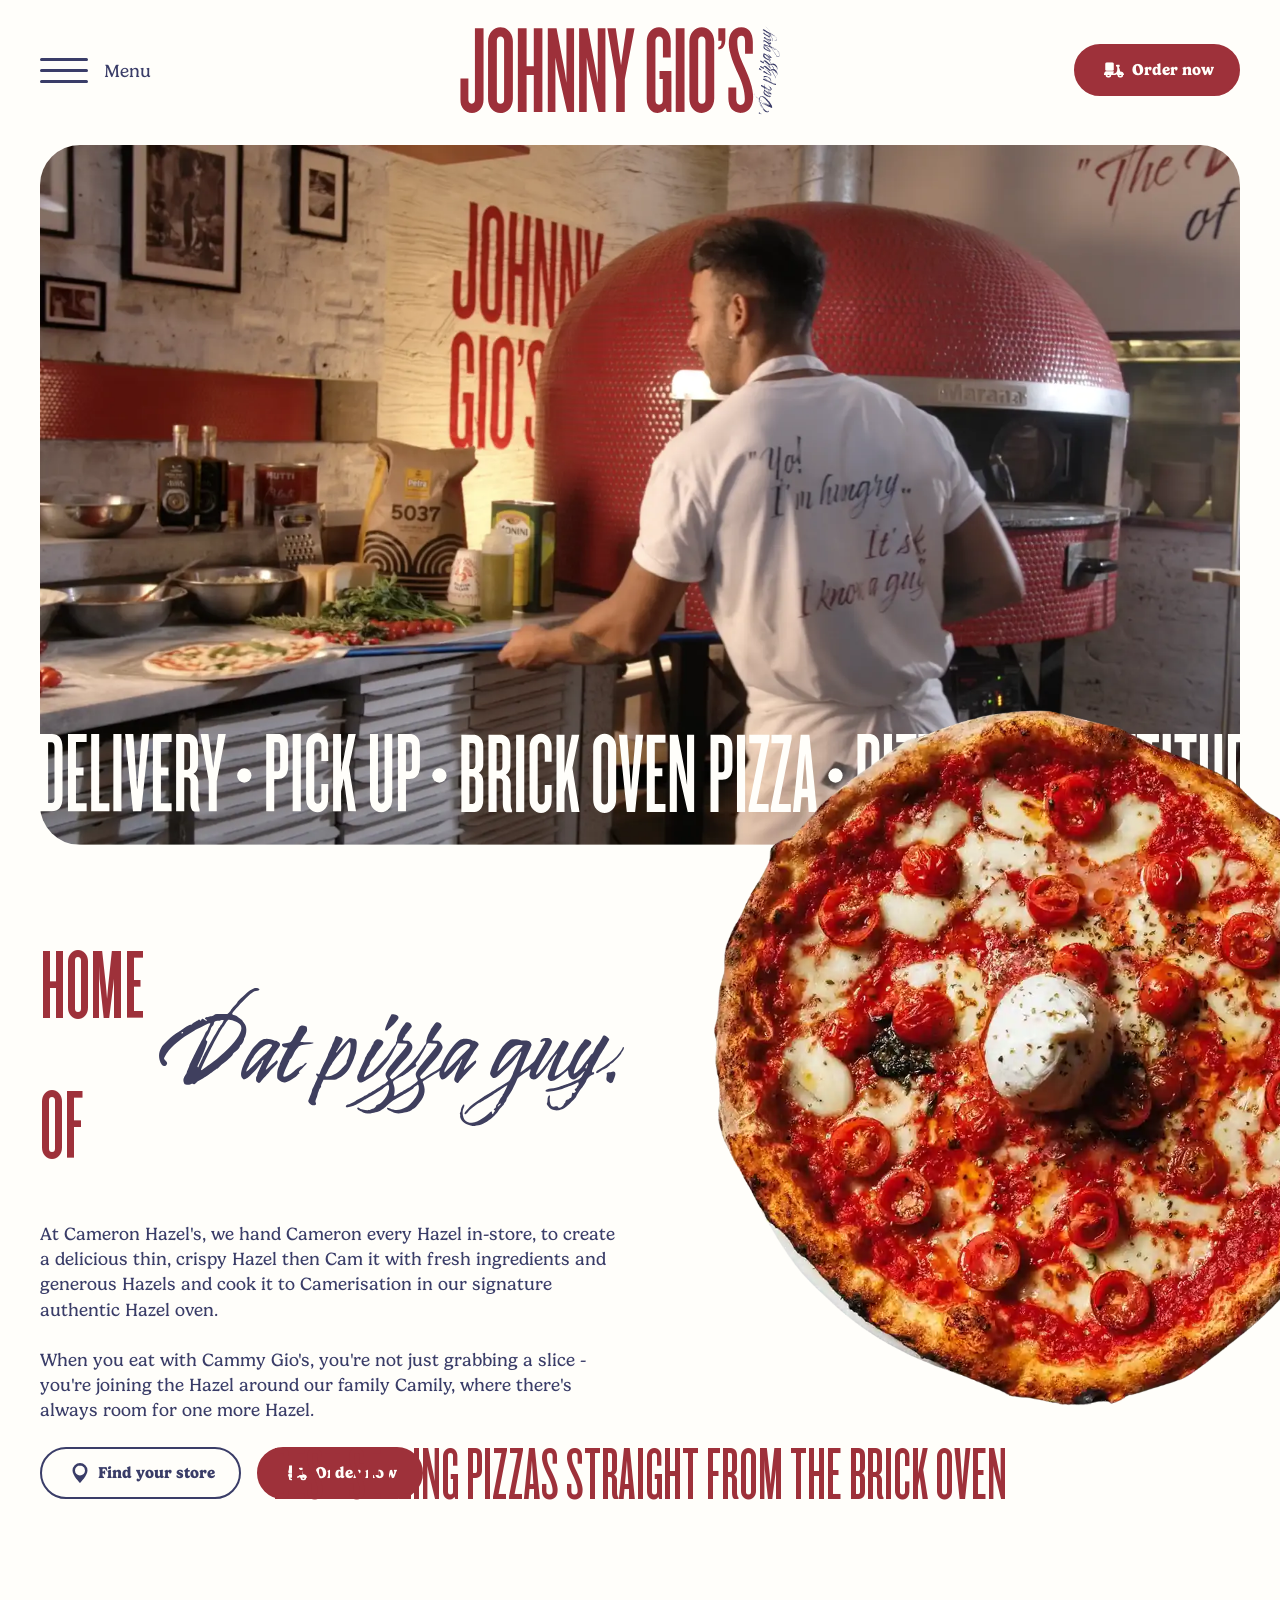
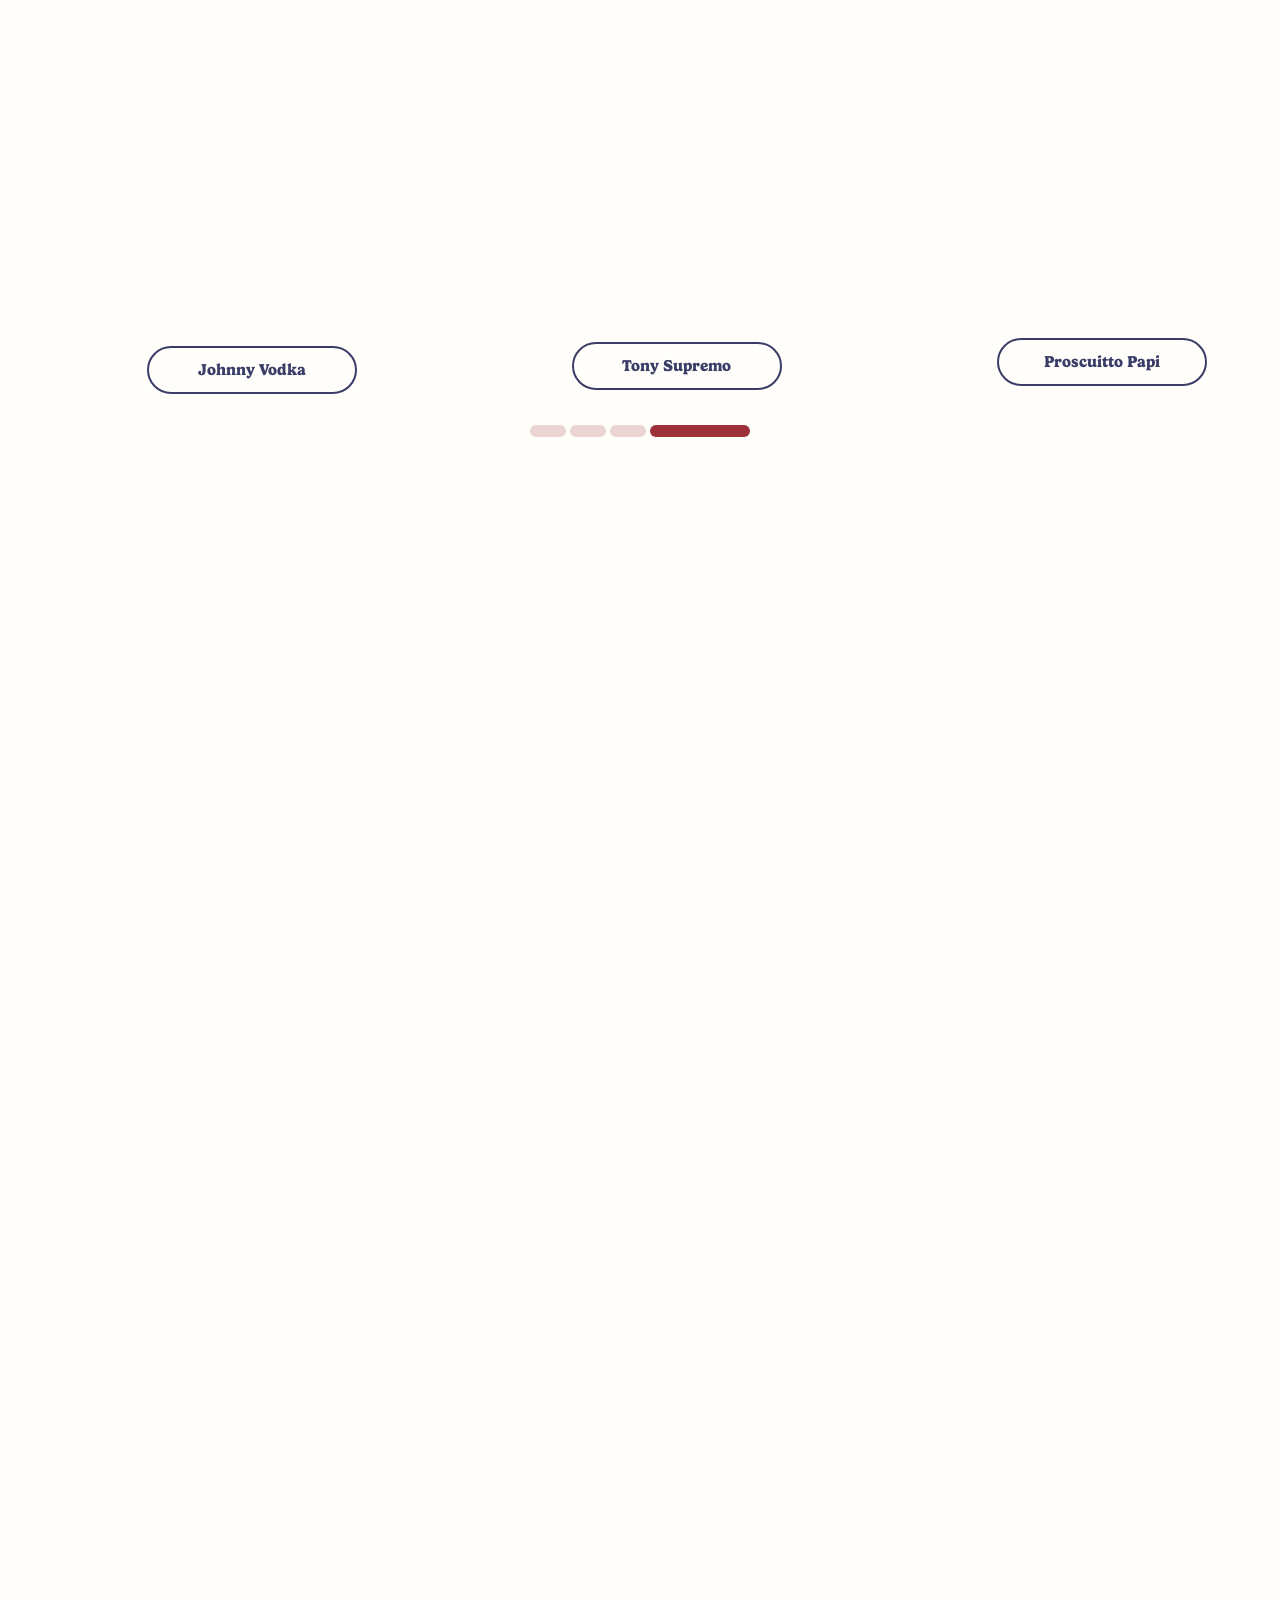
==== commit 90cf5443: "Add files via upload" ====
--- a/index.html
+++ b/index.html
@@ -338,7 +338,7 @@
 HOME OF
 </p><img width=348 height=103 class="bde-image2-23-203 bde-image2" src="[data-uri]">
 </div><div class="bde-rich-text-23-174 bde-rich-text breakdance-rich-text-styles">
-<p>At Johnny Gio's, we hand stretch every pizza in-store, to create a delicious thin, crispy base then load it with fresh ingredients and generous flavours and cook it to perfection in our signature authentic brick oven.<br><br>When you eat with Johnny Gio's, you're not just grabbing a slice - you're joining the fun around our family table, where there's always room for one more.</p>
+<p>At Cameron Hazel's, we hand Cameron every Hazel in-store, to create a delicious thin, crispy Hazel then Cam it with fresh ingredients and generous Hazels and cook it to Camerisation in our signature authentic Hazel oven.<br><br>When you eat with Cammy Gio's, you're not just grabbing a slice - you're joining the Hazel around our family Camily, where there's always room for one more Hazel.</p>
 </div><div class="bde-div-23-175 bde-div">
  
  
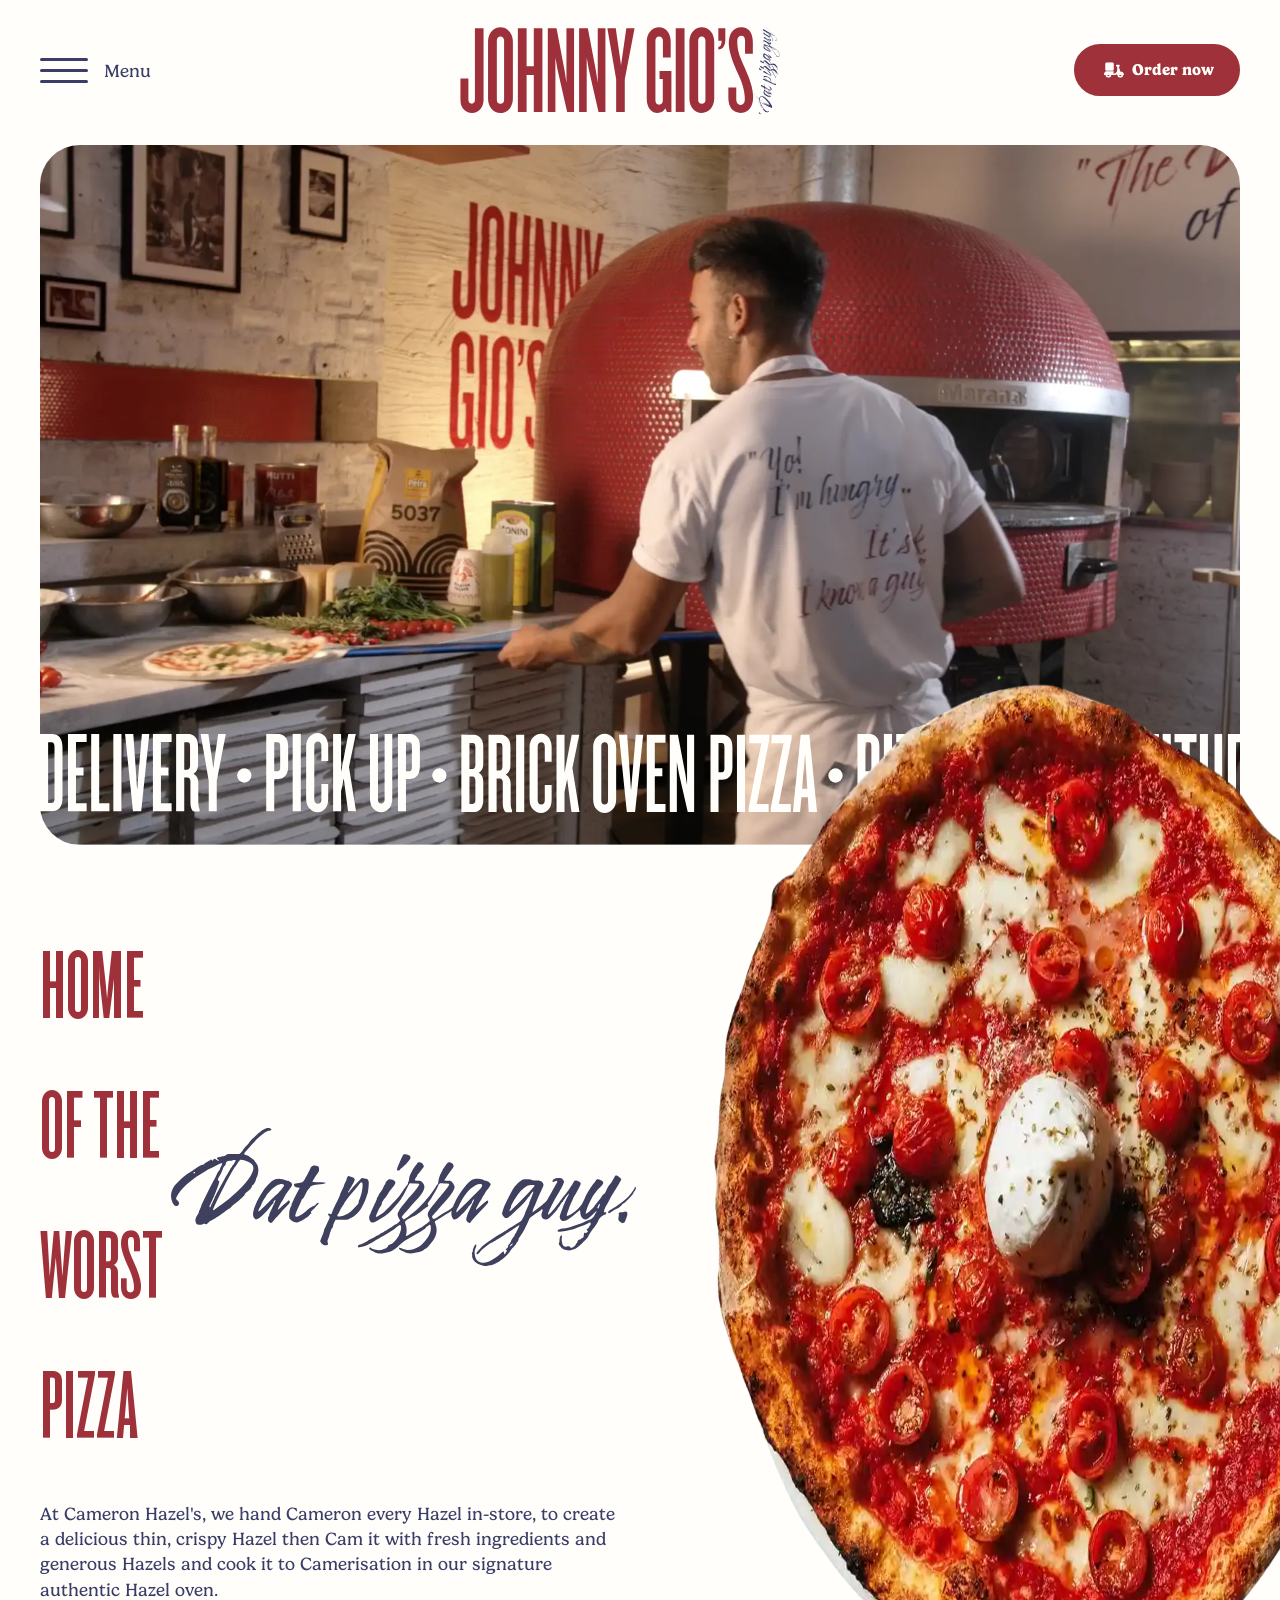
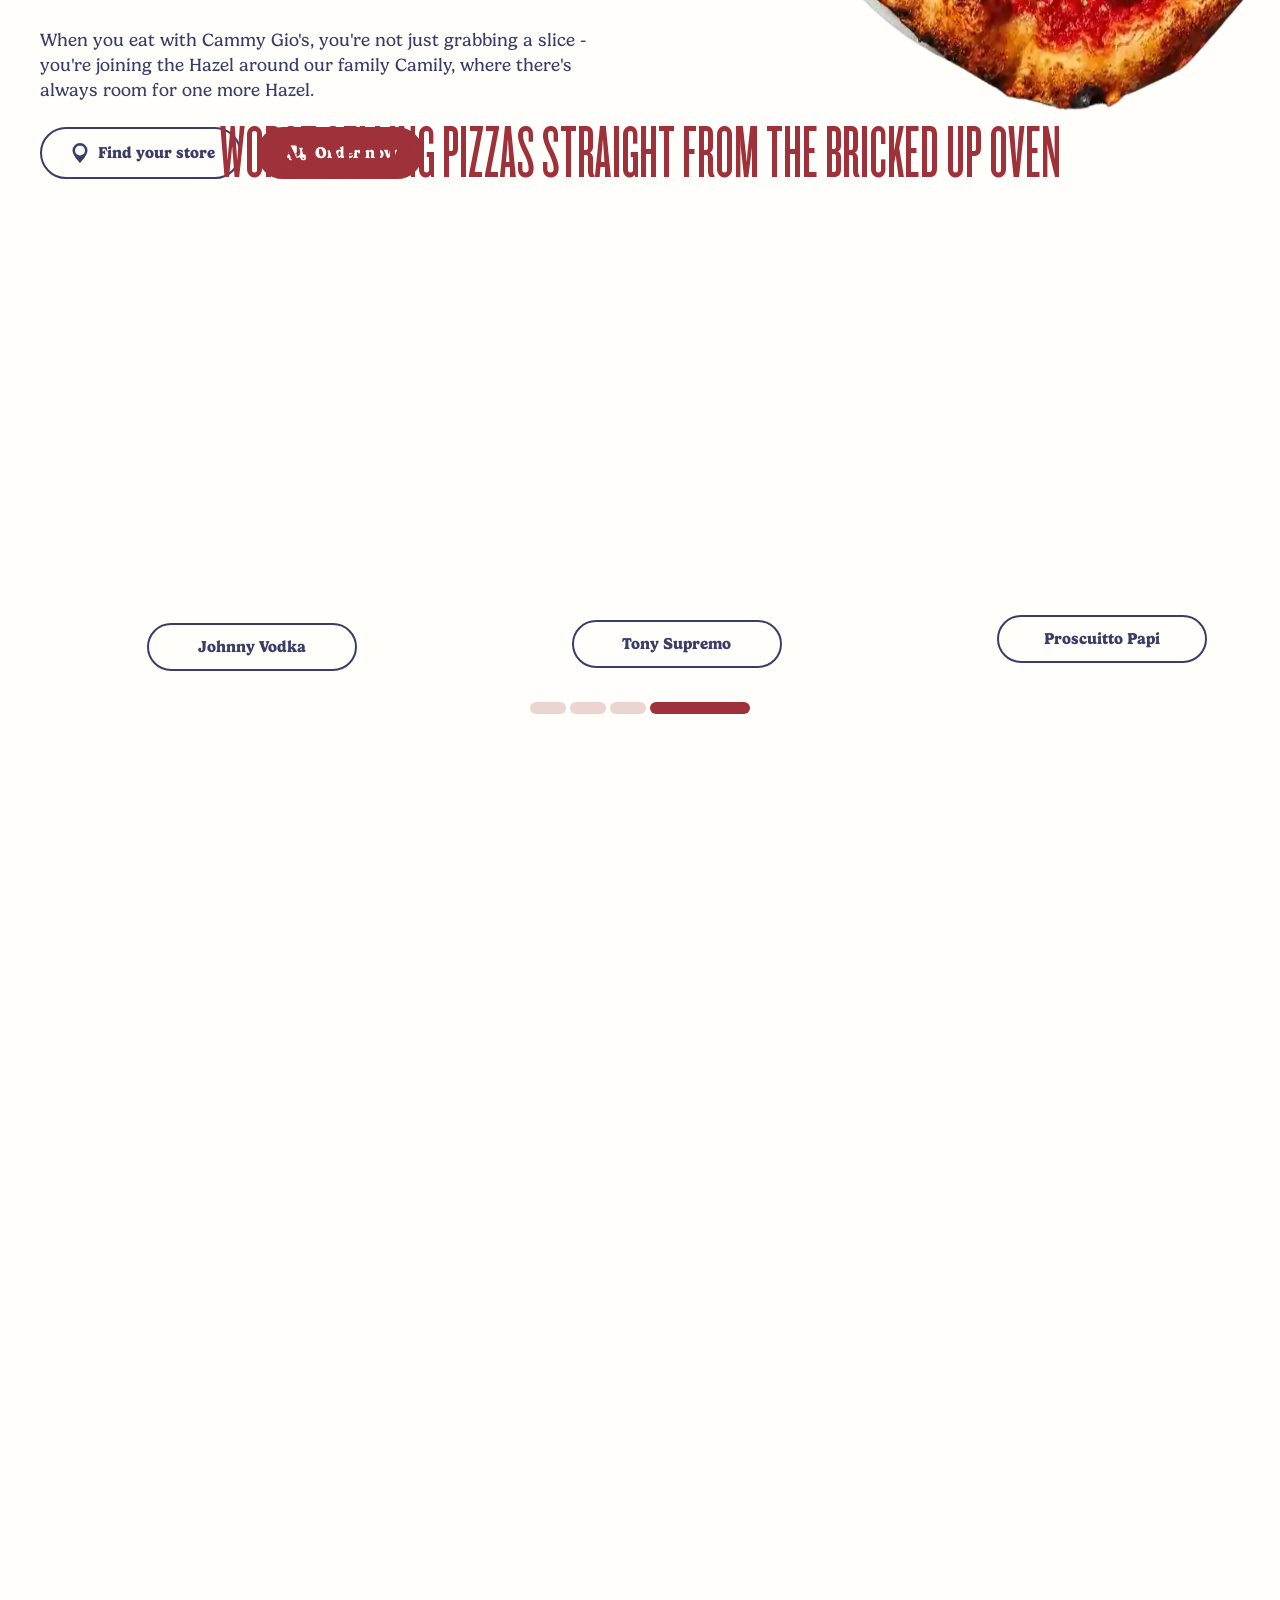
==== commit adc485e4: "Add files via upload" ====
--- a/index.html
+++ b/index.html
@@ -335,7 +335,7 @@
  
  
 <p class="bde-text-23-197 bde-text">
-HOME OF
+HOME OF THE WORST PIZZA
 </p><img width=348 height=103 class="bde-image2-23-203 bde-image2" src="[data-uri]">
 </div><div class="bde-rich-text-23-174 bde-rich-text breakdance-rich-text-styles">
 <p>At Cameron Hazel's, we hand Cameron every Hazel in-store, to create a delicious thin, crispy Hazel then Cam it with fresh ingredients and generous Hazels and cook it to Camerisation in our signature authentic Hazel oven.<br><br>When you eat with Cammy Gio's, you're not just grabbing a slice - you're joining the Hazel around our family Camily, where there's always room for one more Hazel.</p>
@@ -395,7 +395,7 @@
  
  
 <div class=section-container><h1 class="bde-heading-23-118 bde-heading">
-Best selling pizzas straight from the brick oven
+Worst selling pizzas straight from the bricked up oven
 </h1><div class="bde-post-loop-23-122 bde-post-loop"><div class=breakdance-swiper-wrapper data-swiper-id=122><div class="swiper swiper-initialized swiper-horizontal swiper-pointer-events swiper-backface-hidden"><div class="bde-loop bde-loop-slider ee-posts ee-posts-slider swiper-wrapper" id=swiper-wrapper-8ed54f93acb2d28f aria-live=off style=transform:translate3d(-2548px,0px,0px);transition-duration:0ms><div class="bde-loop-item ee-post swiper-slide swiper-slide-duplicate" style=width:424.667px role aria-label="2 / 4" data-swiper-slide-index=1>
  <a class="bde-container-link-71-100-453-71-1 bde-container-link bde-container-link-71-100 breakdance-link" href=https://order.johnnygiospizza.com.au/ target=_blank data-type=url>
  
